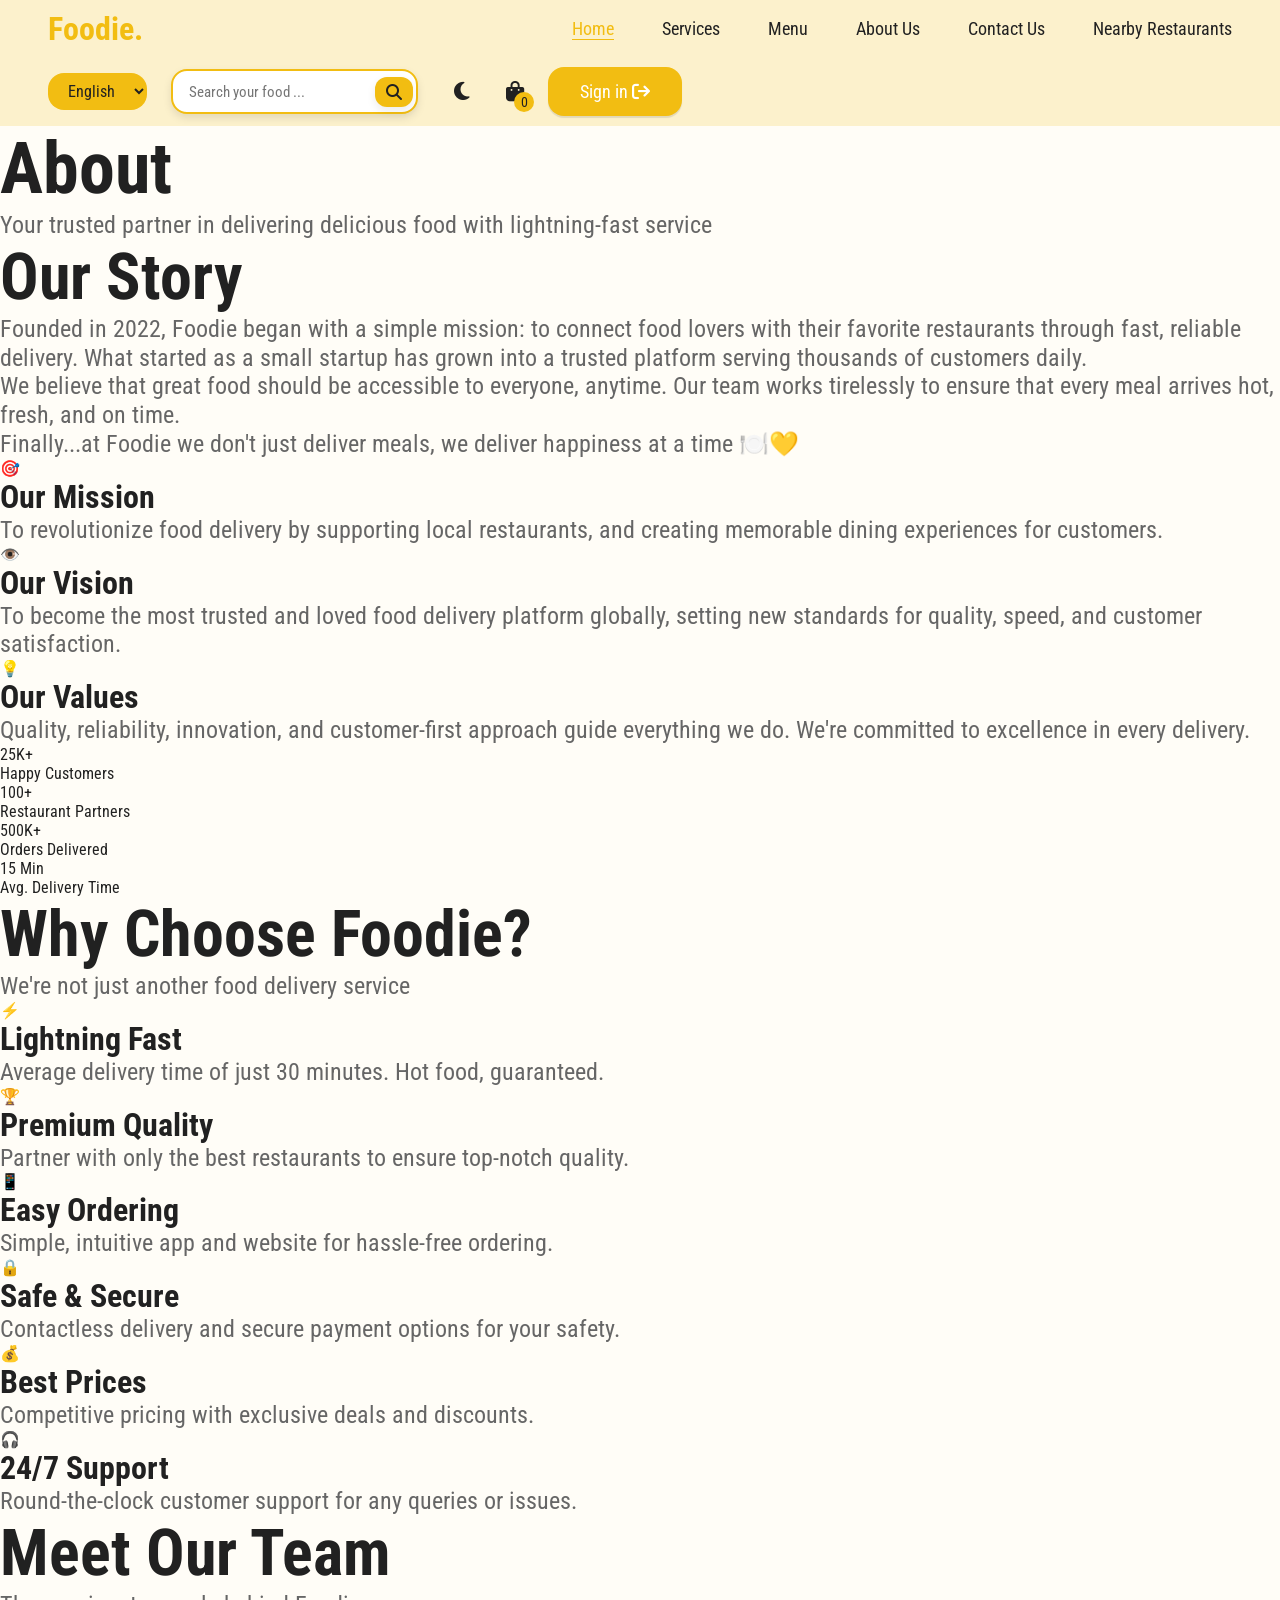
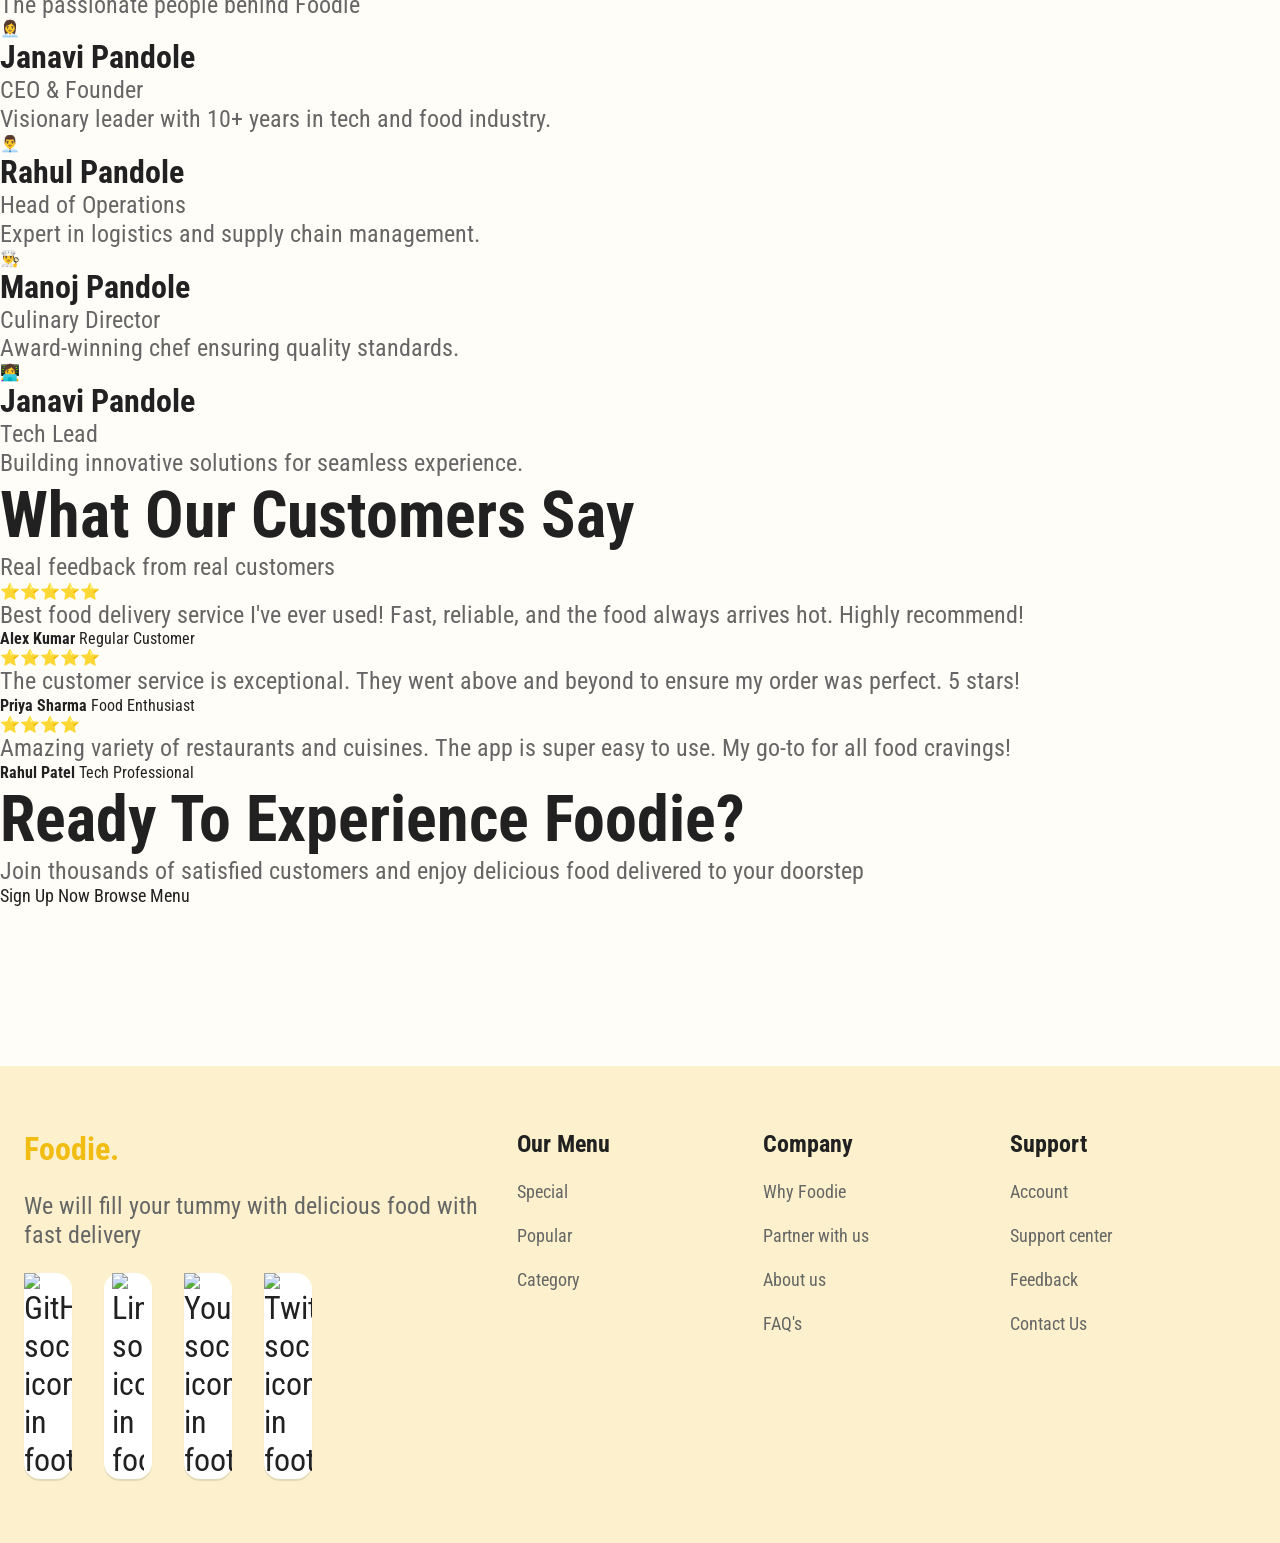
==== html/aboutUs.html @ 3f4bde0f "add multi language feature" ====
<!DOCTYPE html>
<html lang="en">

<head>
    <meta charset="UTF-8" />
    <meta name="viewport" content="width=device-width, initial-scale=1.0" />
    <title>Foodie - About Us</title>

    <link rel="icon" href="../imgs/favicon.png" type="image/png" />

    <!-- Font (valid CDN) -->
    <link rel="stylesheet" href="https://cdnjs.cloudflare.com/ajax/libs/font-awesome/6.5.0/css/all.min.css" />

    <link rel="stylesheet" href="../css/style.css">
    <link rel="stylesheet" href="../css/aboutUs.css" />
    <link rel="stylesheet" href="../css/cursor.css">
</head>

<body>

     <header>
        <nav class="navbar flex between wrapper">
            <div class="logo">Foodie.</div>

            <!-- DESKTOP MENU -->
            <ul class="navList flex gap-3 between">
                <li><a class="active" href="./index.html#home" data-i18n="nav.home">Home</a></li>
                <li><a href="./index.html#services" data-i18n="nav.services">Services</a></li>
                <li><a href="./menu.html" data-i18n="nav.menu">Menu</a></li>
                <li><a href="./aboutUs.html" data-i18n="nav.about">About Us</a></li>
                <li><a href="./contactUs.html" data-i18n="nav.contact">Contact Us</a></li>
                <li><a href="nearbyres.html" data-i18n="nav.nearby">Nearby Restaurants</a></li>
            </ul>
            <div class="desktop-action flex gap-2">
                <!-- Language Selector -->
                <div class="language-selector">
                    <select id="language-select">
                        <option value="en">English</option>
                        <option value="hi">हिंदी</option>
                    </select>
                </div>

                <!-- Search Input -->
                <form class="navbar-search" action="#" method="get">
                    <input type="text" name="search" id="navbar-search" placeholder="Search your food ..."
                        aria-label="Search menu items">
                    <button type="submit" id="navbar-search-btn" aria-label="Search">
                        <i class="fa-solid fa-magnifying-glass"></i>
                    </button>
                </form>

                <!-- Theme toggle -->
                <button class="desktop-action theme-toggle" aria-label="Toggle dark mode">
                    <i class="fa-solid fa-moon"></i>
                </button>

                <!-- Cart Icon -->
                <a href="./checkout.html" class="cart-icon">
                    <i class="fa-solid fa-bag-shopping"></i>
                    <span class="cart-value">0</span>
                </a>

                <!-- Sign-in button -->
                <a href="./signup.html" class="btn">
                    Sign in&nbsp;<i class="fa-solid fa-arrow-right-from-bracket"></i>
                </a>

                <!-- Hamburger -->
                <a href="#" class="hamberger"><i class="fa-solid fa-bars"></i></a>
            </div>


            <!-- MOBILE MENU -->
            <ul class="mobile-menu">
                <li><a class="active" href="./index.html#home" data-i18n="nav.home">Home</a></li>
                <li><a href="./index.html#services" data-i18n="nav.services">Services</a></li>
                <li><a href="./menu.html" data-i18n="nav.menu">Menu</a></li>
                <li><a href="./aboutUs.html" data-i18n="nav.about">About Us</a></li>
                <li><a href="./contactUs.html" data-i18n="nav.contact">Contact Us</a></li>
                <li><a href="nearbyres.html" data-i18n="nav.nearby">Nearby Restaurants</a></li>
                 <!-- Search Input -->
                <form class="navbar-search" action="#" method="get">
                    <input type="text" name="search" id="navbar-search" placeholder="Search your food ..."
                        aria-label="Search menu items">
                    <button type="submit" id="navbar-search-btn" aria-label="Search">
                        <i class="fa-solid fa-magnifying-glass"></i>
                    </button>
                </form>
                <li>
                    <button class="theme-toggle mobile-theme-toggle" aria-label="Toggle dark mode">
                        <i class="fa-solid fa-moon"></i><span>Dark Mode</span>
                    </button>
                </li>
                <li>
                    <a href="./signup.html" class="btn">
                        Sign in&nbsp;<i class="fa-solid fa-arrow-right-from-bracket"></i>
                    </a>
                </li>
            </ul>
        </nav>
    </header>


    <!-- Hero Section -->
    <section class="hero">
        <h1 data-i18n="aboutUs.hero.title">About <span data-i18n="aboutUs.hero.highlight">Foodie</span></h1>
        <p data-i18n="aboutUs.hero.subtitle">Your trusted partner in delivering delicious food with lightning-fast service</p>
    </section>

    <!-- Our Story Section -->
    <section class="story-section">
        <div class="story-container">
            <div class="story-content">
                <h2 data-i18n="aboutUs.story.title">Our Story</h2>
                <p data-i18n="aboutUs.story.para1">Founded in 2022, Foodie began with a simple mission: to connect food lovers with their favorite
                    restaurants through fast, reliable delivery. What started as a small startup has grown into a
                    trusted platform serving thousands of customers daily.</p>
                <p data-i18n="aboutUs.story.para2">We believe that great food should be accessible to everyone, anytime. Our team works tirelessly to
                    ensure that every meal arrives hot, fresh, and on time.</p>
                <p data-i18n="aboutUs.story.para3">Finally...at Foodie we don't just deliver meals, we deliver happiness at a time 🍽️💛</p>
            </div>
        </div>
    </section>

   <section class="mission-section">
  <div class="mission-container">

    <div class="mission-card">
      <div class="mission-inner">
        <div class="mission-front">
          <div class="mission-icon">🎯</div>
          <h3 data-i18n="aboutUs.mission.mission.title">Our Mission</h3>
        </div>
        <div class="mission-back">
          <p data-i18n="aboutUs.mission.mission.description">To revolutionize food delivery by supporting local restaurants, and creating memorable dining experiences for customers.</p>
        </div>
      </div>
    </div>

    <div class="mission-card">
      <div class="mission-inner">
        <div class="mission-front">
          <div class="mission-icon">👁️</div>
          <h3 data-i18n="aboutUs.mission.vision.title">Our Vision</h3>
        </div>
        <div class="mission-back">
          <p data-i18n="aboutUs.mission.vision.description">To become the most trusted and loved food delivery platform globally, setting new standards for quality, speed, and customer satisfaction.</p>
        </div>
      </div>
    </div>

    <div class="mission-card">
      <div class="mission-inner">
        <div class="mission-front">
          <div class="mission-icon">💡</div>
          <h3 data-i18n="aboutUs.mission.values.title">Our Values</h3>
        </div>
        <div class="mission-back">
          <p data-i18n="aboutUs.mission.values.description">Quality, reliability, innovation, and customer-first approach guide everything we do. We're committed to excellence in every delivery.</p>
        </div>
      </div>
    </div>

  </div>
</section>


    <!-- Stats Section -->
    <section class="stats-section">
        <div class="stats-container">
            <div class="stat-card">
                <div class="stat-number">25K+</div>
                <div class="stat-label" data-i18n="aboutUs.stats.customers">Happy Customers</div>
            </div>
            <div class="stat-card">
                <div class="stat-number">100+</div>
                <div class="stat-label" data-i18n="aboutUs.stats.partners">Restaurant Partners</div>
            </div>
            <div class="stat-card">
                <div class="stat-number">500K+</div>
                <div class="stat-label" data-i18n="aboutUs.stats.orders">Orders Delivered</div>
            </div>
            <div class="stat-card">
                <div class="stat-number">15 Min</div>
                <div class="stat-label" data-i18n="aboutUs.stats.time">Avg. Delivery Time</div>
            </div>
        </div>
    </section>

    <!-- Why Choose Us Section -->
    <section class="why-choose-section">
        <div class="why-choose-header">
            <h2 data-i18n="aboutUs.whyChoose.title">Why Choose Foodie?</h2>
            <p data-i18n="aboutUs.whyChoose.subtitle">We're not just another food delivery service</p>
        </div>
        <div class="features-grid">
            <div class="feature-card">
                <div class="feature-icon">⚡</div>
                <h3 data-i18n="aboutUs.whyChoose.features.fast.title">Lightning Fast</h3>
                <p data-i18n="aboutUs.whyChoose.features.fast.description">Average delivery time of just 30 minutes. Hot food, guaranteed.</p>
            </div>
            <div class="feature-card">
                <div class="feature-icon">🏆</div>
                <h3 data-i18n="aboutUs.whyChoose.features.quality.title">Premium Quality</h3>
                <p data-i18n="aboutUs.whyChoose.features.quality.description">Partner with only the best restaurants to ensure top-notch quality.</p>
            </div>
            <div class="feature-card">
                <div class="feature-icon">📱</div>
                <h3 data-i18n="aboutUs.whyChoose.features.easy.title">Easy Ordering</h3>
                <p data-i18n="aboutUs.whyChoose.features.easy.description">Simple, intuitive app and website for hassle-free ordering.</p>
            </div>
            <div class="feature-card">
                <div class="feature-icon">🔒</div>
                <h3 data-i18n="aboutUs.whyChoose.features.secure.title">Safe & Secure</h3>
                <p data-i18n="aboutUs.whyChoose.features.secure.description">Contactless delivery and secure payment options for your safety.</p>
            </div>
            <div class="feature-card">
                <div class="feature-icon">💰</div>
                <h3 data-i18n="aboutUs.whyChoose.features.prices.title">Best Prices</h3>
                <p data-i18n="aboutUs.whyChoose.features.prices.description">Competitive pricing with exclusive deals and discounts.</p>
            </div>
            <div class="feature-card">
                <div class="feature-icon">🎧</div>
                <h3 data-i18n="aboutUs.whyChoose.features.support.title">24/7 Support</h3>
                <p data-i18n="aboutUs.whyChoose.features.support.description">Round-the-clock customer support for any queries or issues.</p>
            </div>
        </div>
    </section>

    <!-- Team Section -->
    <section class="team-section">
        <div class="team-header">
            <h2 data-i18n="aboutUs.team.title">Meet Our Team</h2>
            <p data-i18n="aboutUs.team.subtitle">The passionate people behind Foodie</p>
        </div>
        <div class="team-grid">
            <div class="team-card">
                <div class="team-photo">👩‍💼</div>
                <h3 data-i18n="aboutUs.team.members.janavi.name">Janavi Pandole</h3>
                <p class="team-role" data-i18n="aboutUs.team.members.janavi.role">CEO & Founder</p>
                <p class="team-bio" data-i18n="aboutUs.team.members.janavi.bio">Visionary leader with 10+ years in tech and food industry.</p>
            </div>
            <div class="team-card">
                <div class="team-photo">👨‍💼</div>
                <h3 data-i18n="aboutUs.team.members.rahul.name">Rahul Pandole</h3>
                <p class="team-role" data-i18n="aboutUs.team.members.rahul.role">Head of Operations</p>
                <p class="team-bio" data-i18n="aboutUs.team.members.rahul.bio">Expert in logistics and supply chain management.</p>
            </div>
            <div class="team-card">
                <div class="team-photo">👨‍🍳</div>
                <h3 data-i18n="aboutUs.team.members.manoj.name">Manoj Pandole</h3>
                <p class="team-role" data-i18n="aboutUs.team.members.manoj.role">Culinary Director</p>
                <p class="team-bio" data-i18n="aboutUs.team.members.manoj.bio">Award-winning chef ensuring quality standards.</p>
            </div>
            <div class="team-card">
                <div class="team-photo">👩‍💻</div>
                <h3 data-i18n="aboutUs.team.members.janaviTech.name">Janavi Pandole</h3>
                <p class="team-role" data-i18n="aboutUs.team.members.janaviTech.role">Tech Lead</p>
                <p class="team-bio" data-i18n="aboutUs.team.members.janaviTech.bio">Building innovative solutions for seamless experience.</p>
            </div>
        </div>
    </section>

    <!-- Testimonials Section -->
    <section class="testimonials-section">
        <div class="testimonials-header">
            <h2 data-i18n="aboutUs.testimonials.title">What Our Customers Say</h2>
            <p data-i18n="aboutUs.testimonials.subtitle">Real feedback from real customers</p>
        </div>
        <div class="testimonials-grid">
            <div class="testimonial-card">
                <div class="stars">⭐⭐⭐⭐⭐</div>
                <p class="testimonial-text" data-i18n="aboutUs.testimonials.reviews.alex.text">"Best food delivery service I've ever used! Fast, reliable, and the food
                    always arrives hot. Highly recommend!"</p>
                <div class="testimonial-author">
                    <strong data-i18n="aboutUs.testimonials.reviews.alex.author">Alex Kumar</strong>
                    <span data-i18n="aboutUs.testimonials.reviews.alex.role">Regular Customer</span>
                </div>
            </div>
            <div class="testimonial-card">
                <div class="stars">⭐⭐⭐⭐⭐</div>
                <p class="testimonial-text" data-i18n="aboutUs.testimonials.reviews.priya.text">"The customer service is exceptional. They went above and beyond to ensure
                    my order was perfect. 5 stars!"</p>
                <div class="testimonial-author">
                    <strong data-i18n="aboutUs.testimonials.reviews.priya.author">Priya Sharma</strong>
                    <span data-i18n="aboutUs.testimonials.reviews.priya.role">Food Enthusiast</span>
                </div>
            </div>
            <div class="testimonial-card">
                <div class="stars">⭐⭐⭐⭐</div>
                <p class="testimonial-text" data-i18n="aboutUs.testimonials.reviews.rahul.text">"Amazing variety of restaurants and cuisines. The app is super easy to use.
                    My go-to for all food cravings!"</p>
                <div class="testimonial-author">
                    <strong data-i18n="aboutUs.testimonials.reviews.rahul.author">Rahul Patel</strong>
                    <span data-i18n="aboutUs.testimonials.reviews.rahul.role">Tech Professional</span>
                </div>
            </div>
        </div>
    </section>

    <!-- CTA Section -->
    <section class="cta-section">
        <div class="cta-content">
            <h2 data-i18n="aboutUs.cta.title">Ready to Experience Foodie?</h2>
            <p data-i18n="aboutUs.cta.subtitle">Join thousands of satisfied customers and enjoy delicious food delivered to your doorstep</p>
            <div class="cta-buttons">
                <a href="../HTML/signup.html" class="cta-btn primary" data-i18n="aboutUs.cta.signUp">Sign Up Now</a>
                <a href="../html/menu.html" class="cta-btn primary" data-i18n="aboutUs.cta.browseMenu">Browse Menu</a>
            </div>
        </div>
    </section>

    <!-- FOOTER -->
    <footer id="contacts">
        <div class="footer-container">
            <div class="flex wrapper gap-4">
                <div class="footer-wrapper">
                    <a href="#" class="logo">Foodie.</a>
                    <p class="mt-one" data-i18n="footer.description">We will fill your tummy with delicious <br>food with fast delivery</p>
                    <div class="media flex gap-2 mt-one">
                        <a href="https://github.com/janavipandole" class="social-media">
                            <img src="../imgs/GitHub.png" alt="GitHub social icon in footer">
                        </a>
                        <a href="https://www.linkedin.com/in/janavi-pandole-80a7b2290" class="social-media linkdin">
                            <img src="../imgs/linkdin.png" alt="LinkedIn social icon in footer">
                        </a>
                        <a href="https://www.youtube.com/@JanaviPandole" class="social-media">
                            <img src="../imgs/youtube.png" alt="YouTube social icon in footer">
                        </a>
                        <a href="https://x.com/JanaviPandole" class="social-media">
                            <img src="../imgs/twitter.png" alt="Twitter social icon in footer">
                        </a>
                    </div>
                </div>

                <ul class="footer-wrapper">
                    <li>
                        <h4 data-i18n="footer.ourMenu">Our Menu</h4>
                    </li>
                    <li class="mt-one"><a href="../HTML/index.html" class="footer-link" data-i18n="footer.special">Special</a></li>
                    <li class="mt-one"><a href="../HTML/index.html" class="footer-link" data-i18n="footer.popular">Popular</a></li>
                    <li class="mt-one"><a href="../HTML/index.html" class="footer-link" data-i18n="footer.category">Category</a></li>
                </ul>

                <ul class="footer-wrapper">
                    <li>
                        <h4 data-i18n="footer.company">Company</h4>
                    </li>
                    <li class="mt-one"><a href="#" class="footer-link" data-i18n="footer.whyFoodie"> Why Foodie</a></li>
                    <li class="mt-one"><a href="../HTML/PartnerWithUs.html" class="footer-link" data-i18n="footer.partnerWithUs"> Partner with us</a></li>
                    <li class="mt-one"><a href="../HTML/aboutUs.html" class="footer-link" data-i18n="footer.aboutUs"> About us </a></li>
                    <li class="mt-one"><a href="../HTML/contactUs.html" class="footer-link" data-i18n="footer.faq"> FAQ's</a></li>
                </ul>

                <ul class="footer-wrapper">
                    <li>
                        <h4 data-i18n="footer.support">Support</h4>
                    </li>
                    <li class="mt-one"><a href="../HTML/signup.html" class="footer-link" data-i18n="footer.account">Account</a></li>
                    <li class="mt-one"><a href="../HTML/supportCenter.html" class="footer-link" data-i18n="footer.supportCenter"> Support center </a>
                    </li>
                    <li class="mt-one"><a href="../HTML/feedback.html" class="footer-link" data-i18n="footer.feedback"> Feedback</a></li>
                    <li class="mt-one"><a href="../HTML/contactUs.html" class="footer-link" data-i18n="footer.contactUs">Contact Us </a></li>
                </ul>
            </div>
        </div>
    </footer>

    <a href="#home" class="back-to-top" aria-label="Back to top">
        <i class="fa-solid fa-arrow-up"></i>
    </a>

    <script>
        // Theme Toggle with smooth icon transition
        (function () {
            const themeToggle = document.querySelector('.theme-toggle');
            const html = document.documentElement;

            // Load saved theme
            const savedTheme = localStorage.getItem('theme') || 'light';
            html.setAttribute('data-theme', savedTheme);

            // Update icon based on theme (guarded)
            function updateThemeIcon() {
                if (!themeToggle) return;
                const icon = themeToggle.querySelector('i');
                if (!icon) return;
                if (html.getAttribute('data-theme') === 'dark') {
                    icon.style.transform = 'rotate(360deg) scale(0)';
                    setTimeout(() => {
                        icon.className = 'fa-solid fa-sun';
                        icon.style.transform = 'rotate(0deg) scale(1)';
                    }, 250);
                } else {
                    icon.style.transform = 'rotate(-360deg) scale(0)';
                    setTimeout(() => {
                        icon.className = 'fa-solid fa-moon';
                        icon.style.transform = 'rotate(0deg) scale(1)';
                    }, 250);
                }
            }

            updateThemeIcon();

            if (themeToggle) {
                themeToggle.addEventListener('click', () => {
                    const currentTheme = html.getAttribute('data-theme');
                    const newTheme = currentTheme === 'dark' ? 'light' : 'dark';
                    html.setAttribute('data-theme', newTheme);
                    localStorage.setItem('theme', newTheme);
                    updateThemeIcon();
                });
            }
        })();

        // Mobile Menu Toggle (guarded)
        (function () {
            const hamburger = document.querySelector('.hamberger');
            const mobileMenu = document.querySelector('.mobile-menu');
            if (hamburger && mobileMenu) {
                hamburger.addEventListener('click', (e) => {
                    e.preventDefault();
                    mobileMenu.classList.toggle('mobile-menu-active');
                });
            }
        })();

        // Back to Top (guarded)
        (function () {
            const backToTop = document.querySelector('.back-to-top');
            if (!backToTop) return;
            window.addEventListener('scroll', () => {
                if (window.scrollY > 400) backToTop.classList.add('visible');
                else backToTop.classList.remove('visible');
            });
            backToTop.addEventListener('click', (e) => {
                e.preventDefault();
                window.scrollTo({ top: 0, behavior: 'smooth' });
            });
        })();
    </script>

    <script src="../js/i18n.js"></script>
    <script src="../js/cursor.js"></script>
    <script src="../js/app.js"></script>
</body>

</html>
---- css/style.css ----
@import url('https://fonts.googleapis.com/css2?family=Lato:ital,wght@0,100;0,300;0,400;0,700;0,900;1,100;1,300;1,400;1,700;1,900&family=Montserrat:wght@100..900&family=Nunito:ital,wght@0,200..1000;1,200..1000&family=PT+Sans:ital,wght@0,400;0,700;1,400;1,700&family=Roboto+Condensed:ital,wght@0,100..900;1,100..900&family=Roboto:wdth,wght@87.5,600&display=swap');

* {
    padding: 0;
    margin: 0;
    box-sizing: border-box;
    font-family: "Roboto Condensed";
}

:root {
    /* Light theme (default) */
    --lead: #212121;
    --gold-finger: #F2BD12;
    --eye-ball: #FFFDF7;
    --hint-yellow: #FCF1CC;
    --pure-while: #FFF;
    --text-primary: #212121;
    --text-secondary: #666666;
    --bg-primary: #FFFDF7;
    --bg-secondary: #FFF;
    --bg-accent: #FCF1CC;
    --border-color: #E0E0E0;
    --shadow: rgba(0, 0, 0, 0.1);
    --shadow-strong: rgba(0, 0, 0, 0.2);
    --navbar-bg: transparent;
    --logo-color: #111;
}

[data-theme="dark"] {
    /* Dark theme */
    --lead: #E0E0E0;
    --gold-finger: #F2BD12;
    --eye-ball: #1A1A1A;
    --hint-yellow: #2D2D2D;
    --pure-while: #2D2D2D;
    --text-primary: #E0E0E0;
    --text-secondary: #B0B0B0;
    --bg-primary: #1A1A1A;
    --bg-secondary: #2D2D2D;
    --bg-accent: #2D2D2D;
    --border-color: #404040;
    --shadow: rgba(0, 0, 0, 0.3);
    --shadow-strong: rgba(0, 0, 0, 0.5);
    --navbar-bg: transparent;
    --logo-color: #fff;
}

/* Dark theme specific improvements */
[data-theme="dark"] .order-card {
    border-color: var(--hint-yellow);
}

[data-theme="dark"] .social-media {
    background-color: var(--text-secondary) !important;
}

[data-theme="dark"] .social-media:hover {
    background-color: var(--gold-finger) !important;
}

[data-theme="dark"] .btn:hover {
    background-color: var(--gold-finger);
    color: var(--bg-primary);
}

[data-theme="dark"] .quatity-btn {
    background: var(--gold-finger);
    color: var(--bg-primary);
}

[data-theme="dark"] .quatity-btn:hover {
    background: var(--text-primary);
    color: var(--bg-primary);
}

body {
    background-color: var(--eye-ball);
    color: var(--lead);
    transition: background-color 0.4s ease, color 0.4s ease;
    padding-top: 14vh;
    overflow-x: hidden;
}

/* Dark mode overrides */
body.dark-mode {
    --lead: #E0E0E0;
    --eye-ball: #1c1c1c;
    --hint-yellow: #4b3b00;
    --pure-white: #2c2c2c;
    --gold-finger: #ffca28;
    background-color: var(--eye-ball);
    color: var(--lead);
}

.theme-toggle {
    background: var(--gold-finger);
    border: none;
    border-radius: 50%;
    padding: 0.6rem;
    font-size: 1.2rem;
    cursor: pointer;
    color: var(--lead);
    transition: background 0.3s ease, transform 0.3s ease;
}

.theme-toggle:hover {
    transform: rotate(15deg) scale(1.1);
    background: var(--lead);
    color: var(--pure-while);
}

html {
    scroll-behavior: smooth;
    scroll-padding-top: 14vh;
}

body::-webkit-scrollbar {
    width: 0;
}

/* BASIC STYLING */

a {
    color: var(--text-primary);
    text-decoration: none;
    font-size: 1.1rem;
    transition: color 0.3s ease;
}

.flex {
    display: flex;
    align-items: center;
    flex-wrap: wrap;
}

li {
    list-style: none;
}

.between {
    justify-content: space-between;
}

.gap-2 {
    gap: 2rem;
}

.gap-3 {
    gap: 3rem;
}

.wrapper {
    max-width: 1400px;
    margin: auto;
    padding-inline: 1.5rem;
}

img {
    height: auto;
    max-width: 100%;
    margin: auto;
    display: block;
}

.p-top {
    padding-top: 6rem;
}

.text-center {
    text-align: center;
}

.mt-4 {
    margin-top: 4rem;
}

.mt-half {
    margin-top: 0.5rem;
}

.mt-one {
    margin-top: 1.5rem;
}

.m-auto {
    margin: auto;
}

/* HEADER STYLING - UPDATED FOR TRANSPARENT NAVBAR */

header {
    position: fixed;
    top: 0;
    left: 0;
    width: 100%;
    background-color: var(--bg-accent);
    box-shadow: none;
    z-index: 1000;
    transition: background-color 0.3s ease, box-shadow 0.3s ease;
}

header.scrolled {
    background-color: var(--bg-secondary);
    box-shadow: 0 2px 5px var(--shadow);
}

/* Override wrapper constraints inside header */
header .wrapper,
header .navbar.wrapper {
    max-width: 100% !important;
    padding-inline: 3rem !important;
}

/* Hover effect for navbar links */
.navList a {
    position: relative;
    color: var(--text-primary);
    text-decoration: none;
    transition: color 0.3s ease;
}

/* Add an underline animation */
.navList a::after {
    content: "";
    position: absolute;
    left: 0;
    bottom: -5px;
    width: 0;
    height: 2px;
    background-color: var(--gold-finger);
    transition: width 0.3s ease;
}

/* On hover — text color + underline animation */
.navbar li a:hover,
.navbar li a.active {
    color: var(--gold-finger);
    border-bottom: 1px solid var(--gold-finger);
}

.navList a:hover::after {
    width: 100%;
}

.navbar {
    height: 14vh;
    width: 100%;
    display: flex;
    align-items: center;
    justify-content: space-between;
    padding: 0 3rem;
    background-color: transparent;
    box-shadow: none;
}

.logo {
    font-size: 2rem;
    font-weight: bold;
    color: var(--gold-finger);
    transition: color 0.3s ease;
    margin: 0;
}

.btn {
    display: inline-block;
    padding: 0.9rem 2rem;
    background-color: var(--gold-finger);
    border-radius: 1rem;
    font-size: 1.1rem;
    box-shadow: rgba(0, 0, 0, 0.1) 0 2px 1px;
    color: var(--pure-while);
    transition: 0.3s ease-in-out;
}

.btn:hover {
    background-color: var(--lead);
}

.cart-icon {
    color: var(--lead);
    font-size: 1.3rem;
    position: relative;
}

.cart-icon .cart-value {
    position: absolute;
    top: 50%;
    right: -10px;
    font-size: 0.85rem;
    width: 20px;
    aspect-ratio: 1;
    border-radius: 100vh;
    background-color: var(--gold-finger);
    color: var(--lead);
    text-align: center;
    line-height: 20px;
}

/* THEME TOGGLE BUTTON */
.theme-toggle {
    background: none;
    border: none;
    color: var(--text-primary);
    font-size: 1.3rem;
    cursor: pointer;
    padding: 0.5rem;
    border-radius: 50%;
    transition: all 0.3s ease;
    display: flex;
    align-items: center;
    justify-content: center;
    width: 2.5rem;
    height: 2.5rem;
}

.theme-toggle:hover {
    background-color: var(--bg-accent);
    transform: scale(1.1);
}

.theme-toggle i {
    transition: transform 0.3s ease, color 0.3s ease;
}

.theme-toggle.dark i {
    transform: rotate(180deg);
}

.theme-toggle:hover i {
    color: var(--gold-finger);
}

/* LANGUAGE SELECTOR STYLING */
.language-selector select {
    background: var(--gold-finger);
    color: var(--lead);
    border: none;
    padding: 0.5rem 1rem;
    border-radius: 1rem;
    font-size: 1rem;
    cursor: pointer;
    transition: all 0.3s ease;
    outline: none;
    font-family: inherit;
}

.language-selector select:hover {
    background: var(--lead);
    color: var(--pure-while);
    transform: scale(1.05);
}

.language-selector select:focus {
    box-shadow: 0 0 0 2px rgba(242, 189, 18, 0.5);
}

.mobile-theme-toggle {
    width: auto;
    padding: 0.8rem 1.5rem;
    border-radius: 1rem;
    background-color: var(--bg-accent);
    margin: 0.5rem 0;
    gap: 0.5rem;
}

.mobile-theme-toggle span {
    font-size: 1rem;
    font-weight: 500;
}

.desktop-action {
    display: flex;
    align-items: center;
    gap: 1.5rem;
}

.desktop-action .hamberger {
    font-size: 1.5rem;
    display: none;
}

.mobile-menu {
    display: none;
}

/* SECTION STYLING */

/* HERO SECTION */
.hero-section {
    min-height: calc(100vh - 14vh);
    margin-top: 1vh;
}

h1 {
    text-transform: capitalize;
    font-size: 5.6vw;
    color: var(--text-primary);
    transition: color 0.3s ease;
}

h1 span {
    color: var(--gold-finger);
}

p {
    font-size: 1.5rem;
    color: var(--text-secondary);
    line-height: 1.8rem;
    font-weight: 400;
    transition: color 0.3s ease;
}

.para {
    margin-block: 2rem;
    max-width: 550px;
}

.content,
.srevice-card {
    flex: 1;
    flex-basis: 300px;
}

.image-container {
    width: 600px;
    height: 600px;
    border-radius: 30px;
    overflow: hidden;
    perspective: 1000px;
}

.pizza-boy {
    width: 100%;
    height: 100%;
    border-radius: 30px;
    transition: transform 1s ease;
    transform-style: preserve-3d;
}

/* On hover, rotate halfway */
.image-container:hover .pizza-boy {
    transform: rotateY(180deg);
}


.social-media {
    background: var(--hint-yellow);
    width: 3rem;
    aspect-ratio: 1;
    border-radius: 1rem;
    display: flex;
    font-size: 2rem;
    align-items: center;
    box-shadow: rgba(0, 0, 0, 0.1) 0 2px 1px;
    transition: all 0.5s ease-in-out;
}

.linkdin img {
    width: 2rem;
}

.social-media:hover {
    width: 3.2rem;
}

/* SECTION 01 */
h5 {
    text-transform: capitalize;
    font-size: 1.2rem;
    letter-spacing: 0.2rem;
    color: var(--gold-finger);
}

h2 {
    font-size: 4rem;
    text-transform: capitalize;
    color: var(--text-primary);
    transition: color 0.3s ease;
}

h3 {
    font-size: 2rem;
    color: var(--text-primary);
    transition: color 0.3s ease;
}

.srevice-card h3 {
    margin-top: 1.5rem;
    margin-bottom: 1rem;
}

/* SECTION 02 */
.order-card {
    flex: 1;
    flex-basis: 300px;
    background: var(--bg-secondary);
    border: 2px solid var(--gold-finger);
    border-radius: 2rem;
    box-shadow:
        var(--shadow-strong) 8px 8px 8px,
        var(--shadow-strong) 8px 8px 8px inset;
    transition: all 0.5s ease-in-out;
    padding: 0 1rem 1rem 1rem;
    position: relative;
}

.order-card:hover{
    transform: translateY(-10px);
    box-shadow: 0 0 15px 5px rgba(233, 120, 79, 0.514);
}

/* Favorite heart button on cards */
.order-card .fav-btn {
    position: absolute;
    top: 0.8rem;
    right: 0.8rem;
    background: var(--bg-secondary);
    color: var(--text-secondary);
    border: 2px solid var(--border-color);
    width: 2.5rem;
    height: 2.5rem;
    border-radius: 50%;
    display: inline-flex;
    align-items: center;
    justify-content: center;
    cursor: pointer;
    transition: all 0.2s ease-in-out;
}

.order-card .fav-btn:hover {
    border-color: var(--gold-finger);
    color: var(--gold-finger);
}

.order-card .fav-btn.active {
    background: var(--gold-finger);
    color: var(--lead);
    border-color: var(--gold-finger);
}

.order-card img {
    width: 10rem;
    filter: drop-shadow(rgba(0, 0, 0, 0.2) 0px 10px 10px);
}

h4 {
    font-size: 1.5rem;
    color: var(--text-primary);
    transition: color 0.3s ease;
}

.price {
    font-size: 1.5rem;
    padding: 1.3rem 0 2rem 0;
    color: var(--gold-finger);
}

/* CART TAB STYLING */

.cart-tab {
    background-color: var(--bg-accent);
    position: fixed;
    inset: 0 -500 0 auto;
    width: 25rem;
    padding-block: 0.5rem;
    display: flex;
    flex-direction: column;
    justify-content: center;
    align-items: center;
    z-index: 9;
    box-shadow: var(--shadow) -10px -10px 20px;
    transition: .3s ease-in-out;
    display: none;
}

.cart-tab-active {
    inset: 8rem 0 0 auto;
    display: flex;
}

.cart-list {
    flex: 1;
    width: 100%;
    margin-top: 1.5rem;
    overflow: auto;
}

.cart-list::-webkit-scrollbar {
    width: 0;
}

.total-container {
    width: 100%;
    background-color: var(--gold-finger);
    text-align: center;
    margin-block: 1rem;
    padding-block: 1rem;
}

.total-container h4 {
    display: inline-block;
    font-size: 1.3rem;
    font-weight: 400;
}

.btn-container .btn {
    background-color: var(--lead);
    transition: 0.4s ease-in;
}

.btn-container .btn:hover {
    background-color: var(--gold-finger);
    color: var(--lead);
}

.item {
    display: flex;
    align-items: center;
    justify-content: space-between;
    gap: 1rem;
    padding: 0.7rem 1rem;
    transition: all .5s ease-in-out;
}

.item.slide-out {
    transform: translateX(50%);
}

.item .detail {
    flex: 2;
}

.cart-list .item:nth-child(2n) {
    background: var(--bg-primary);
}

.item .images-container img {
    width: 5rem;
}

.item h4 {
    font-size: 1.1rem;
    color: var(--text-primary);
}

.item .item-total {
    font-weight: 400;
    margin-top: 0.3rem;
}

.quatity-btn {
    background: var(--lead);
    color: var(--pure-while);
    width: 1.7rem;
    aspect-ratio: 1;
    border-radius: 100vw;
    text-align: center;
    line-height: 1.7rem;
}

.quatity-value {
    font-size: 1.2rem;
    font-weight: 400;
    margin-inline: 0.6rem;
}

/* SECTION 03 */
.review-container {
    width: 650px;
    max-width: 100%;
    flex: 1;
    flex-basis: 300px;
}

.swiper {
    width: 100%;
    height: 100%;
}

.profile {
    width: 4rem;
    aspect-ratio: 1;
    border-radius: 100vw;
    overflow: hidden;
}

.profile img {
    width: 100%;
    height: 100%;
    object-fit: cover;
}

.arrow {
    background-color: var(--gold-finger);
    border-radius: 100vw;
    padding: 1rem;
    aspect-ratio: 1;
    color: var(--lead);
}

/* SECTION 04 */
.app-container {
    background-color: var(--bg-accent);
    border-radius: 3rem;
    padding: 3rem 6rem;
}

.app-image img {
    width: 25rem;
}

.app-container h2 {
    font-size: 4.5rem;
}

/* SECTION 05 STYLING */

.input-container {
    width: 40rem;
    max-width: 100%;
    background: var(--bg-secondary);
    padding: 0.8rem;
    box-shadow: var(--shadow-strong) 0 5px 8px;
    border-radius: 1rem;
    margin: 4rem auto;
}

input[type="email"] {
    flex: 1;
    height: 6vh;
    background: transparent;
    border: none;
    font-size: 1.1rem;
    padding-left: 1rem;
    color: var(--text-primary);
}

input[type="email"]:focus {
    outline: none;
}

/* EMAIL VALIDATION STYLES */

/* Error state for invalid email */
input[type="email"].error {
    border: 2px solid #e74c3c !important;
    border-radius: 0.5rem;
    animation: shake 0.3s;
}

/* Error message styling */
.error-message {
    display: none;
    color: #e74c3c;
    font-size: 0.9rem;
    margin-top: 0.5rem;
    font-weight: 500;
    text-align: center;
}

/* Shake animation for error state */
@keyframes shake {

    0%,
    100% {
        transform: translateX(0);
    }

    25% {
        transform: translateX(-10px);
    }

    75% {
        transform: translateX(10px);
    }
}

/* Optional: Success state (green border when valid) */
input[type="email"].success {
    border: 2px solid #27ae60 !important;
    border-radius: 0.5rem;
}

/* FOOTER STYLING */

.footer-container {
    background-color: var(--bg-accent);
    margin-top: 10rem;
    padding-block: 4rem;
}

.footer-container .flex {
    align-items: flex-start;
}

.footer-container .social-media {
    background-color: var(--bg-secondary);
}

.footer-wrapper {
    flex: 1;
    flex-basis: 150px;
}

.footer-wrapper:nth-child(1) {
    flex: 2;
    flex-basis: 300px;
}

.footer-link {
    color: var(--text-secondary);
    font-size: 1.1rem;
    transition: all 0.5s ease-out;
}

.footer-link:hover {
    color: var(--text-primary);
}

.back-to-top {
    position: fixed;
    right: 1.5rem;
    bottom: 1.5rem;
    width: 3rem;
    height: 3rem;
    border-radius: 50%;
    background: var(--gold-finger);
    color: var(--lead);
    display: flex;
    align-items: center;
    justify-content: center;
    box-shadow: rgba(0, 0, 0, 0.2) 0 6px 12px;
    opacity: 0;
    pointer-events: none;
    transform: translateY(10px);
    transition: opacity .3s ease, transform .3s ease;
    z-index: 10;
}

.back-to-top.visible {
    opacity: 1;
    pointer-events: auto;
    transform: translateY(0);
}

/* MEDIA STYLING */
@media screen and (max-width: 800px) {

    /* HEADER STYLING */
    .navList,
    .desktop-action .btn {
        display: none;
    }

    .desktop-action .hamberger {
        display: block;
    }

    .mobile-menu {
        display: flex;
        flex-direction: column;
        justify-content: center;
        align-items: center;
        gap: 2rem;
        position: absolute;
        top: 90%;
        left: -100%;
        transform: translateX(-50%);
        width: 20rem;
        padding: 2rem;
        background: var(--bg-secondary);
        border: 2px solid var(--gold-finger);
        border-radius: 2rem;
        box-shadow:
            var(--shadow-strong) 8px 8px 8px,
            var(--shadow-strong) 8px 8px 8px inset;
        transition: all 0.5s ease-in-out;
    }

    .mobile-menu-active {
        left: 50%;
        transform: translateX(-50%);
    }

    /* SECTION STYLING */

    /* HERO SECTION */
    h1 {
        font-size: 3.6rem;
    }

    .content {
        padding-top: 3rem;
    }

    .place-order-btn {
        width: 80%;
        text-align: center;
        margin: auto;
    }

    .media {
        margin: auto;
    }

    .social-media {
        margin-bottom: 3rem;
    }

    p {
        font-size: 1.2rem;
    }

    .gap-2 {
        gap: 1.4rem;
    }

    /* SECTION 01 */
    .gap-4 {
        gap: 4rem;
    }

    h2 {
        font-size: 3rem;
    }

    /* SECTION 04 */
    .app-container {
        border-radius: 2rem;
        padding: 2rem;
    }

    .app-container h2 {
        font-size: 3rem;
    }

    /* FOOTER PART STYLING */
    .footer-wrapper .media {
        margin-top: 2rem;
    }

    /* Navbar mobile adjustments */
    .navbar {
        padding: 0 1.5rem;
    }

    header .wrapper,
    header .navbar.wrapper {
        padding-inline: 1.5rem !important;
    }
}

/* Modal Styling */
.modal {
    display: none;
    position: fixed;
    z-index: 100;
    left: 0;
    top: 0;
    width: 100%;
    height: 100%;
    overflow: auto;
    background: rgba(0, 0, 0, 0.638);
    justify-content: center;
    align-items: center;
}

.modal-content {
    background: #fff;
    margin: auto;
    padding: 20px;
    border-radius: 12px;
    width: 450px;
    height: 500px;
    text-align: center;
    position: relative;
    border: 2px solid #F2BD12;
    box-shadow: 0 10px 15px rgba(0, 0, 0, 0.3);
    box-shadow: var(--shadow-strong) 8px 8px 8px, var(--shadow-strong) 8px 8px 8px inset;
}

.modal-content img {
    width: 100%;
    max-width: 300px;
    height: auto;
    object-fit: contain;
    display: block;
    margin: 0 auto;
    position: relative;
    top: 20px;
}

div#card-content-container {
    top: 40px;
}

.modal-content h2 {
    margin-top: 18px;
    font-size: 1.5rem;
}

p#modalPrice {
    color: #F2BD12;
    font-weight: bold;
    margin-top: 5px;
}

p#modalDescription {
    color: #555;
    margin: 8px 0;
    font-size: 1.2rem;
}

div#card-btn-container {
    position: relative;
    top: 50px;
}

.modal-content button {
    background-color: #F2BD12;
    color: white;
    border: none;
    padding: 10px 18px;
    border-radius: 6px;
    cursor: pointer;
    margin: 10px 5px;
    font-size: 1rem;
    transition: 0.3s ease-in-out;
}

.modal-content button:hover {
    background-color: #1A1A1A;
}

.close {
    position: absolute;
    top: 10px;
    right: 18px;
    font-size: 20px;
    cursor: pointer;
}


.filter-bar {
  display: flex;
  align-items: center;
  gap: 0.75rem;
  flex-wrap: wrap;
}

.filter-bar input,
.filter-bar .custom-select,
.filter-bar button {
  height: 40px;
  padding: 0 12px;
  font-size: 15px;
  border: 1px solid #ccc;
  outline: none;
  display: flex;
  align-items: center;
  justify-content: center;
  box-sizing: border-box;
  border: 2px solid var(--gold-finger);
  border-radius: 1rem;
}

.filter-bar input {
  flex: 1;
  min-width: 200px;
}

.filter-bar button {
  cursor: pointer;
  background-color: #ff7043;
  color: white;
  transition: background 0.2s;
}

.filter-bar button:hover {
  background-color: #ff5722;
}

/* Custom dropdown */
.custom-select {
  position: relative;
  width: 150px;
  background-color: #fff;
  cursor: pointer;
}

.custom-select .selected {
  display: flex;
  align-items: center;
  height: 100%;
}

.custom-select .options {
  position: absolute;
  top: 100%;
  left: 0;
  right: 0;
  display: none;
  background-color: #fff;
  border: 1px solid #ccc;
  border-radius: 6px;
  z-index: 10;
}

.custom-select.open .options {
  display: block;
}


#search,
#price-filter {
    padding: 0.7rem 1rem;
    font-size: 1rem;
    border: 2px solid var(--gold-finger);
    border-radius: 1rem;
    outline: none;
}

#search:focus {
    box-shadow: 0 0 4px var(--gold-finger);
}

.custom-select {
    position: relative;
    border: 2px solid var(--gold-finger);
    border-radius: 1rem;
    background: var(--pure-while);
    color: var(--lead);
    width: 10rem;
    cursor: pointer;
}

.custom-select .selected {
    padding: 0.7rem 1rem;
}

.custom-select ul.options {
    list-style: none;
    margin: 0;
    padding: 0;
    display: none;
    position: absolute;
    left: 0;
    right: 0;
    background: var(--pure-while);
    border: 2px solid var(--gold-finger);
    border-radius: 1rem;
    box-shadow: 0 5px 10px rgba(0, 0, 0, 0.1);
    z-index: 5;
}

.custom-select ul.options li {
    padding: 0.6rem 1rem;
}

.custom-select ul.options li:hover {
    background: var(--hint-yellow);
}

.custom-select.open ul.options {
    display: block;
}

/* Favorites filter toggle */
.fav-toggle {
    background: var(--bg-secondary);
    color: var(--text-primary);
    border: 2px solid var(--border-color);
    border-radius: 1rem;
    padding: 0.6rem 1rem;
    cursor: pointer;
    transition: all 0.2s ease-in-out;
}

.fav-toggle:hover {
    border-color: var(--gold-finger);
    color: var(--gold-finger);
}

.fav-toggle.active {
    background: var(--gold-finger);
    color: var(--lead);
    border-color: var(--gold-finger);
}

.no-items-message {
    text-align: center;
    opacity: 0.7;
    margin-top: 2rem;
    font-size: 2.1rem;
}

.card-list {
    justify-content: center;
}

/* ===== QUANTITY SELECTOR STYLES ===== */
/* Add these styles to your existing style.css file */

.card-btn-container {
    margin-top: 1rem;
}

.quantity-selector {
    display: inline-flex;
    align-items: center;
    justify-content: center;
    gap: 0.8rem;
    background: var(--bg-secondary);
    border: 2px solid var(--gold-finger);
    border-radius: 1rem;
    padding: 0.5rem 1.2rem;
    transition: all 0.3s ease;
}

.qty-btn {
    background: var(--gold-finger);
    color: var(--lead);
    border: none;
    width: 2rem;
    height: 2rem;
    border-radius: 50%;
    display: flex;
    align-items: center;
    justify-content: center;
    cursor: pointer;
    transition: all 0.3s ease;
    font-size: 0.9rem;
}

.qty-btn:hover {
    background: var(--lead);
    color: var(--pure-while);
    transform: scale(1.15);
}

.qty-btn:active {
    transform: scale(0.95);
}

.qty-display {
    font-size: 1.4rem;
    font-weight: 600;
    color: var(--text-primary);
    min-width: 2rem;
    text-align: center;
}

/* Dark theme specific styles */
[data-theme="dark"] .qty-btn {
    background: var(--gold-finger);
    color: var(--bg-primary);
}

[data-theme="dark"] .qty-btn:hover {
    background: var(--text-primary);
    color: var(--bg-primary);
}

[data-theme="dark"] .quantity-selector {
    border-color: var(--gold-finger);
    background: var(--bg-secondary);
}

/* ===== SKELETON LOADERS ===== */

/* Shimmer animation */
@keyframes shimmer {
    0% {
        background-position: -200px 0;
    }

    100% {
        background-position: calc(200px + 100%) 0;
    }
}

.skeleton {
    background: linear-gradient(90deg, var(--bg-secondary) 25%, var(--bg-accent) 50%, var(--bg-secondary) 75%);
    background-size: 200px 100%;
    animation: shimmer 1.5s infinite;
    border-radius: 0.5rem;
}

/* Skeleton Product Card */
.skeleton-card {
    flex: 1;
    flex-basis: 300px;
    background: var(--bg-secondary);
    border: 2px solid var(--gold-finger);
    border-radius: 2rem;
    box-shadow:
        var(--shadow-strong) 8px 8px 8px,
        var(--shadow-strong) 8px 8px 8px inset;
    padding: 0 1rem 2rem 1rem;
    position: relative;
    display: flex;
    flex-direction: column;
    align-items: center;
}

.skeleton-card .skeleton-fav {
    position: absolute;
    top: 0.8rem;
    right: 0.8rem;
    width: 2.5rem;
    height: 2.5rem;
    border-radius: 50%;
}

.skeleton-card .skeleton-image {
    width: 15rem;
    height: 15rem;
    margin: 1rem 0;
    border-radius: 1rem;
}

.skeleton-card .skeleton-text {
    width: 80%;
    height: 1.8rem;
    margin: 0.5rem 0;
}

.skeleton-card .skeleton-price {
    width: 60%;
    height: 1.7rem;
    margin: 1.3rem 0 2rem 0;
}

.skeleton-card .skeleton-btn {
    width: 100%;
    height: 3rem;
    border-radius: 1rem;
}

/* Skeleton Cart Item */
.skeleton-cart-item {
    display: flex;
    align-items: center;
    justify-content: space-between;
    gap: 1rem;
    padding: 0.7rem 1rem;
    background: var(--bg-primary);
}

.skeleton-cart-item:nth-child(2n) {
    background: var(--bg-secondary);
}

.skeleton-cart-item .skeleton-cart-image {
    width: 5rem;
    height: 5rem;
    border-radius: 0.5rem;
}

.skeleton-cart-item .skeleton-cart-detail {
    flex: 2;
    display: flex;
    flex-direction: column;
    gap: 0.3rem;
}

.skeleton-cart-item .skeleton-cart-text {
    width: 100%;
    height: 1.1rem;
}

.skeleton-cart-item .skeleton-cart-total {
    width: 60%;
    height: 1rem;
}

.skeleton-cart-item .skeleton-cart-quantity {
    display: flex;
    align-items: center;
    gap: 0.6rem;
}

.skeleton-cart-item .skeleton-cart-btn {
    width: 1.7rem;
    height: 1.7rem;
    border-radius: 50%;
}

.skeleton-cart-item .skeleton-cart-value {
    width: 2rem;
    height: 1.2rem;
}

/* Mobile responsive */
@media screen and (max-width: 800px) {
    .quantity-selector {
        gap: 0.6rem;
        padding: 0.4rem 1rem;
    }

    .qty-btn {
        width: 1.8rem;
        height: 1.8rem;
        font-size: 0.8rem;
    }

    .qty-display {
        font-size: 1.2rem;
        min-width: 1.5rem;
    }
}

/* Service Card Hover Effect */
.srevice-card {
    flex: 1;
    flex-basis: 300px;
    border: 2px solid transparent;
    transition: transform 0.3s ease, box-shadow 0.3s ease, border-color 0.3s ease;
}

.srevice-card h3 {
    transition: color 0.3s ease, transform 0.3s ease;
}

.srevice-card:hover {
    transform: translateY(-10px) scale(1.05);
    box-shadow: 0 12px 25px rgba(0, 0, 0, 0.25);
    border-color: var(--gold-finger);
}

.srevice-card:hover h3 {
    color: var(--gold-finger);
    transform: translateY(-3px);
}

a,
button,
.btn,
.srevice-card,
.footer-link {
    transition: all 0.3s ease;
}

.srevice-card:hover {
    transform: translateY(-8px);
    box-shadow: 0 10px 25px rgba(0, 0, 0, 0.1);
}


/* ===== Rating Badge ===== */
.order-card {
    position: relative;
}

.order-card .rating {
    position: absolute;
    top: 10px;
    left: 10px;
    background: #ffd700;
    color: #000;
    font-weight: bold;
    padding: 4px 8px;
    border-radius: 12px;
    font-size: 0.9rem;
    display: flex;
    align-items: center;
    gap: 4px;
    box-shadow: 0 2px 5px rgba(0, 0, 0, 0.15);
}

.order-card .rating i {
    color: #417aaf;
}

/* === Nearby Restaurants Section === */
.restaurant-grid {
    display: flex;
    flex-wrap: wrap;
    gap: 2rem;
    justify-content: center;
}

.restaurant-card {
    background: var(--bg-secondary, #fff);
    border-radius: 16px;
    box-shadow: 0 4px 12px rgba(0, 0, 0, 0.1);
    overflow: hidden;
    width: 280px;
    transition: transform 0.3s ease, box-shadow 0.3s ease;
}

.restaurant-card:hover {
    transform: translateY(-6px);
    box-shadow: 0 6px 16px rgba(0, 0, 0, 0.15);
}

.restaurant-img {
    width: 100%;
    height: 180px;
    object-fit: cover;
}

.restaurant-info {
    padding: 1rem;
    text-align: center;
}

.restaurant-info h3 {
    margin-bottom: 0.3rem;
}

.restaurant-info p {
    margin: 0.2rem 0;
    font-size: 0.95rem;
    color: var(--text-secondary, #666);
}

.restaurant-info i {
    color: #F2BD12;
}

/* ===== Search Button Styling ===== */
#search-btn {
    padding: 0.7rem 1.2rem;
    font-size: 1rem;
    border: 2px solid var(--gold-finger);
    border-radius: 1rem;
    background-color: var(--gold-finger);
    color: var(--lead);
    cursor: pointer;
    transition: all 0.3s ease;
    margin-left: 0.5rem;
    /* space between input and button */
}

#search-btn:hover {
    background-color: var(--lead);
    color: var(--pure-while);
    transform: scale(1.05);
}


/* Navbar search (enhanced to match app UI) */
.navbar-search {
    display: inline-flex;
    align-items: center;
    gap: 0.4rem;
    background: var(--bg-secondary);
    border: 2px solid var(--gold-finger);
    padding: 0.2rem;
    border-radius: 1rem;
    box-shadow: var(--shadow) 0 4px 8px;
    transition: box-shadow 0.2s ease, transform 0.12s ease;
    height: 2.8rem;
}

.navbar-search:focus-within {
    box-shadow: 0 6px 18px rgba(242, 189, 18, 0.18);
    transform: translateY(-1px);
}

.navbar-search input[type="text"] {
    border: none;
    background: transparent;
    padding: 0.5rem 0.8rem;
    font-size: 0.95rem;
    color: var(--text-primary);
    width: 12rem;
    outline: none;
}

/* keep input compact on small screens */
@media (max-width: 1100px) {
    .navbar-search input[type="text"] {
        width: 9rem;
    }
}

#navbar-search-btn {
    padding: 0.45rem 0.7rem;
    font-size: 1rem;
    border-radius: 0.75rem;
    border: none;
    background-color: var(--gold-finger);
    color: var(--lead);
    cursor: pointer;
    display: inline-flex;
    align-items: center;
    justify-content: center;
    transition: background-color 0.18s ease, transform 0.12s ease, box-shadow 0.12s ease;
    box-shadow: 0 4px 10px rgba(0, 0, 0, 0.08);
}

/* icon size and contrast */
#navbar-search-btn i {
    font-size: 1rem;
    line-height: 1;
}

/* hover / active states */
#navbar-search-btn:hover {
    background-color: var(--lead);
    color: var(--pure-while);
    transform: translateY(-2px) scale(1.02);
    box-shadow: 0 6px 14px rgba(0, 0, 0, 0.12);
}

#navbar-search-btn:active {
    transform: translateY(0) scale(0.99);
}

/* dark theme tweak */
[data-theme="dark"] #navbar-search-btn {
    background-color: var(--gold-finger);
    color: var(--bg-primary);
}

[data-theme="dark"] .navbar-search {
    background: var(--bg-secondary);
    border-color: rgba(242, 189, 18, 0.9);
}
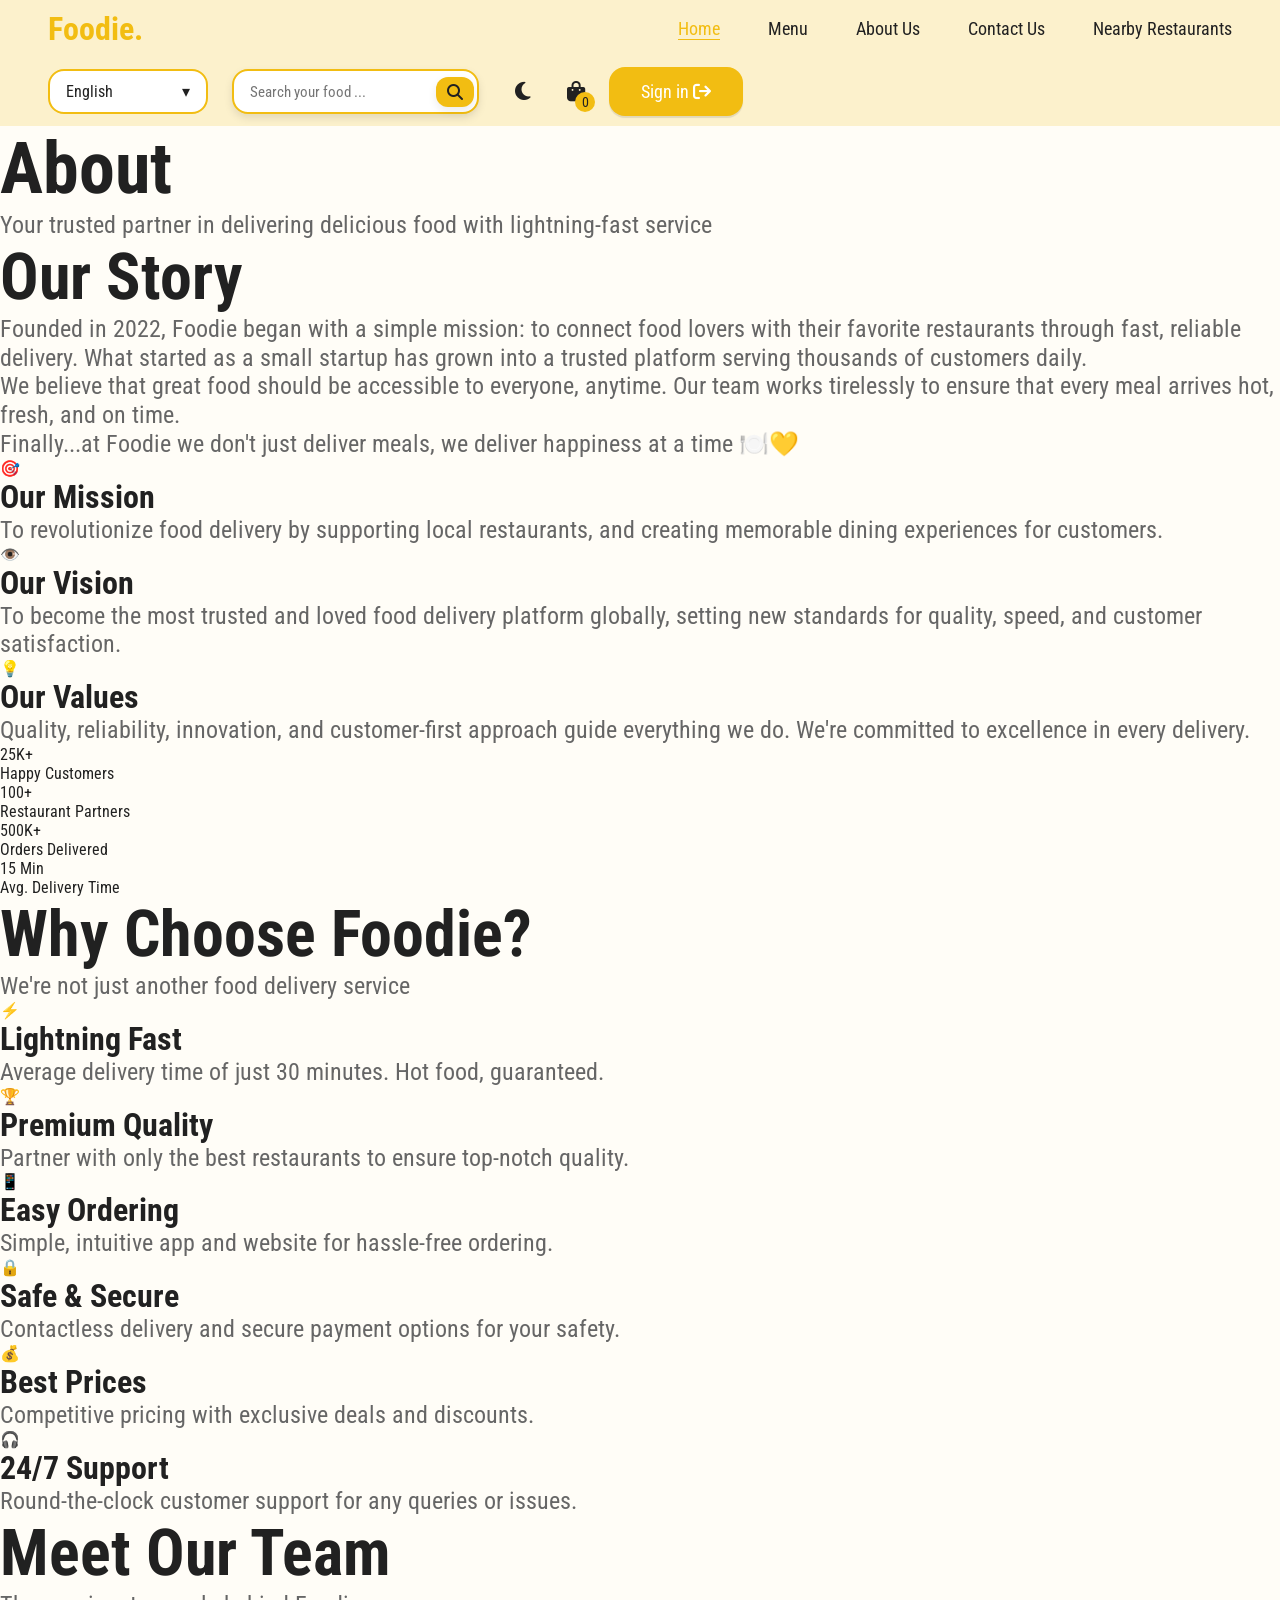
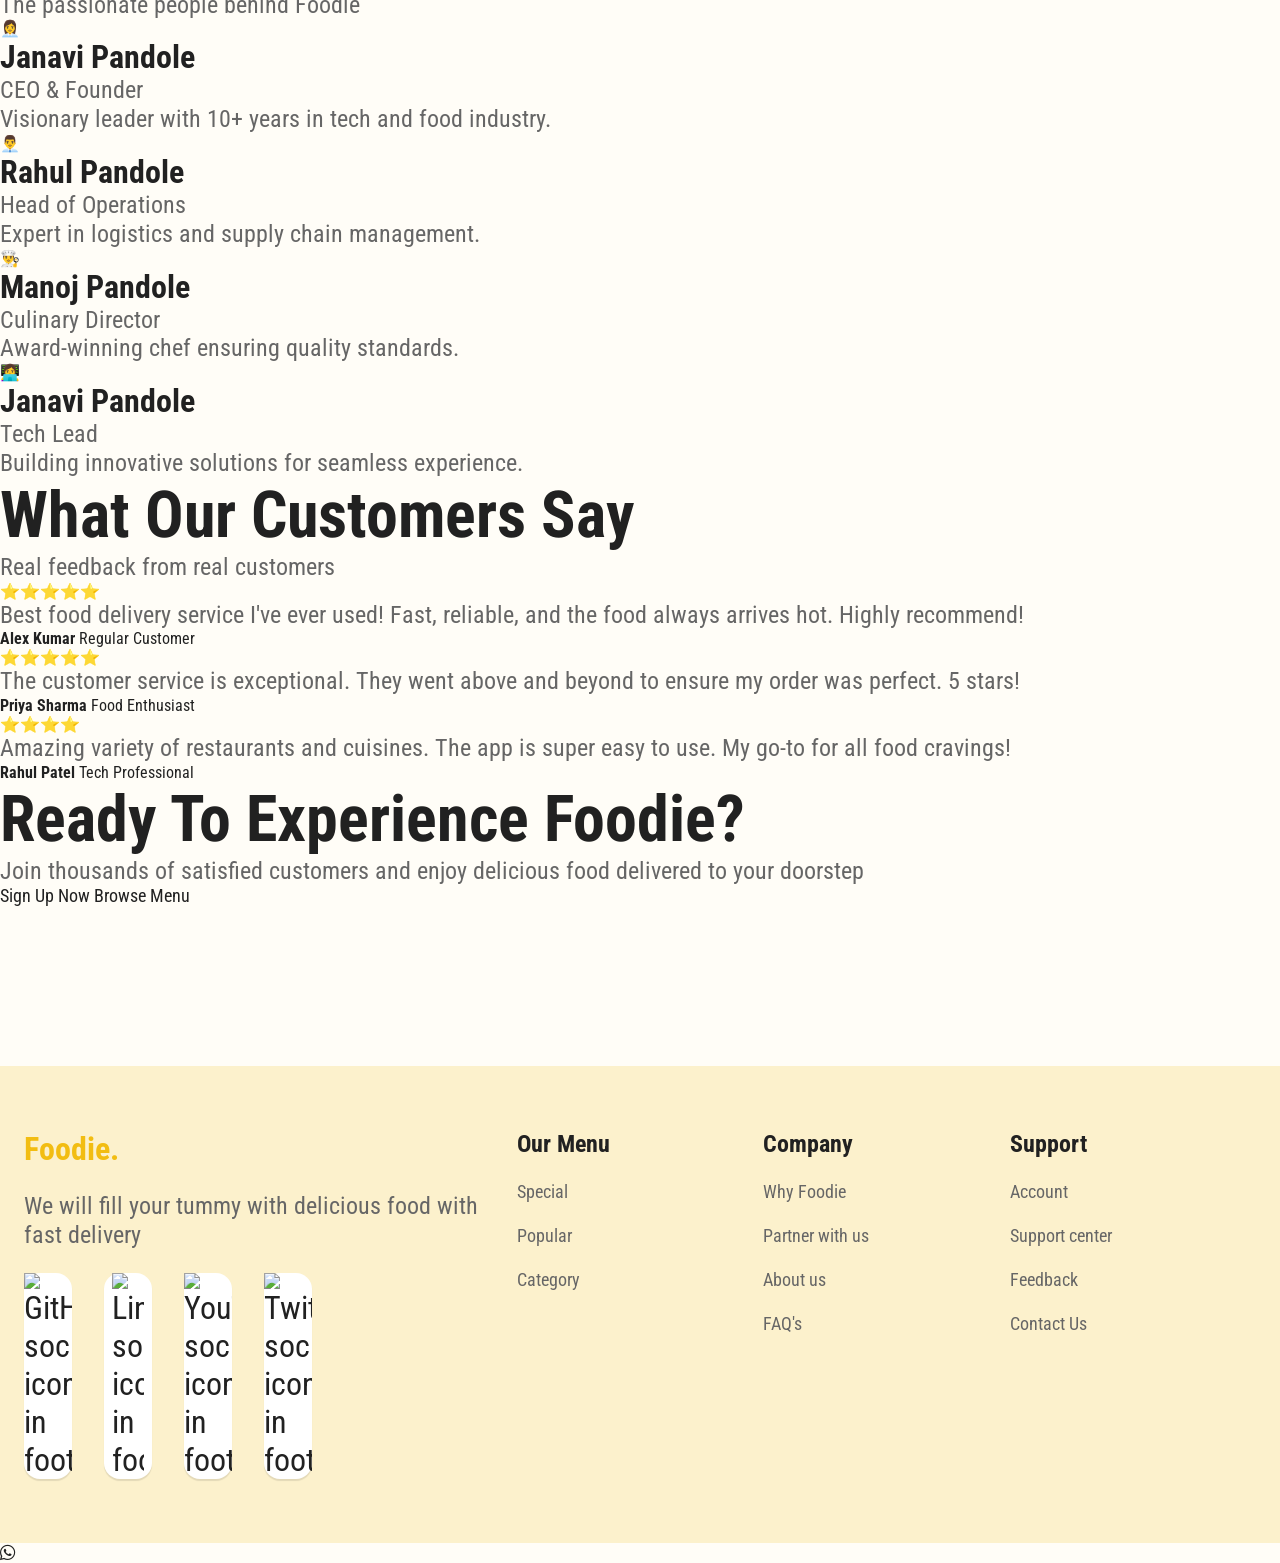
==== commit a5e9d157: "imp update" ====
--- a/html/aboutUs.html
+++ b/html/aboutUs.html
@@ -17,15 +17,13 @@
 </head>
 
 <body>
-
-     <header>
+    <header>
         <nav class="navbar flex between wrapper">
             <div class="logo">Foodie.</div>
 
             <!-- DESKTOP MENU -->
             <ul class="navList flex gap-3 between">
                 <li><a class="active" href="./index.html#home" data-i18n="nav.home">Home</a></li>
-                <li><a href="./index.html#services" data-i18n="nav.services">Services</a></li>
                 <li><a href="./menu.html" data-i18n="nav.menu">Menu</a></li>
                 <li><a href="./aboutUs.html" data-i18n="nav.about">About Us</a></li>
                 <li><a href="./contactUs.html" data-i18n="nav.contact">Contact Us</a></li>
@@ -33,11 +31,15 @@
             </ul>
             <div class="desktop-action flex gap-2">
                 <!-- Language Selector -->
-                <div class="language-selector">
-                    <select id="language-select">
-                        <option value="en">English</option>
-                        <option value="hi">हिंदी</option>
-                    </select>
+                <div class="custom-select" id="language-custom-select">
+                    <div class="selected" tabindex="0" aria-haspopup="listbox" aria-expanded="false"
+                        aria-labelledby="language-custom-select">
+                        English
+                    </div>
+                    <ul class="options" role="listbox" tabindex="-1">
+                        <li data-value="en" role="option" aria-selected="true">English</li>
+                        <li data-value="hi" role="option">हिंदी</li>
+                    </ul>
                 </div>
 
                 <!-- Search Input -->
@@ -73,12 +75,11 @@
             <!-- MOBILE MENU -->
             <ul class="mobile-menu">
                 <li><a class="active" href="./index.html#home" data-i18n="nav.home">Home</a></li>
-                <li><a href="./index.html#services" data-i18n="nav.services">Services</a></li>
                 <li><a href="./menu.html" data-i18n="nav.menu">Menu</a></li>
                 <li><a href="./aboutUs.html" data-i18n="nav.about">About Us</a></li>
                 <li><a href="./contactUs.html" data-i18n="nav.contact">Contact Us</a></li>
                 <li><a href="nearbyres.html" data-i18n="nav.nearby">Nearby Restaurants</a></li>
-                 <!-- Search Input -->
+                <!-- Search Input -->
                 <form class="navbar-search" action="#" method="get">
                     <input type="text" name="search" id="navbar-search" placeholder="Search your food ..."
                         aria-label="Search menu items">
@@ -100,11 +101,11 @@
         </nav>
     </header>
 
-
     <!-- Hero Section -->
     <section class="hero">
         <h1 data-i18n="aboutUs.hero.title">About <span data-i18n="aboutUs.hero.highlight">Foodie</span></h1>
-        <p data-i18n="aboutUs.hero.subtitle">Your trusted partner in delivering delicious food with lightning-fast service</p>
+        <p data-i18n="aboutUs.hero.subtitle">Your trusted partner in delivering delicious food with lightning-fast
+            service</p>
     </section>
 
     <!-- Our Story Section -->
@@ -112,57 +113,65 @@
         <div class="story-container">
             <div class="story-content">
                 <h2 data-i18n="aboutUs.story.title">Our Story</h2>
-                <p data-i18n="aboutUs.story.para1">Founded in 2022, Foodie began with a simple mission: to connect food lovers with their favorite
+                <p data-i18n="aboutUs.story.para1">Founded in 2022, Foodie began with a simple mission: to connect food
+                    lovers with their favorite
                     restaurants through fast, reliable delivery. What started as a small startup has grown into a
                     trusted platform serving thousands of customers daily.</p>
-                <p data-i18n="aboutUs.story.para2">We believe that great food should be accessible to everyone, anytime. Our team works tirelessly to
+                <p data-i18n="aboutUs.story.para2">We believe that great food should be accessible to everyone, anytime.
+                    Our team works tirelessly to
                     ensure that every meal arrives hot, fresh, and on time.</p>
-                <p data-i18n="aboutUs.story.para3">Finally...at Foodie we don't just deliver meals, we deliver happiness at a time 🍽️💛</p>
-            </div>
-        </div>
-    </section>
-
-   <section class="mission-section">
-  <div class="mission-container">
-
-    <div class="mission-card">
-      <div class="mission-inner">
-        <div class="mission-front">
-          <div class="mission-icon">🎯</div>
-          <h3 data-i18n="aboutUs.mission.mission.title">Our Mission</h3>
-        </div>
-        <div class="mission-back">
-          <p data-i18n="aboutUs.mission.mission.description">To revolutionize food delivery by supporting local restaurants, and creating memorable dining experiences for customers.</p>
-        </div>
-      </div>
-    </div>
-
-    <div class="mission-card">
-      <div class="mission-inner">
-        <div class="mission-front">
-          <div class="mission-icon">👁️</div>
-          <h3 data-i18n="aboutUs.mission.vision.title">Our Vision</h3>
-        </div>
-        <div class="mission-back">
-          <p data-i18n="aboutUs.mission.vision.description">To become the most trusted and loved food delivery platform globally, setting new standards for quality, speed, and customer satisfaction.</p>
-        </div>
-      </div>
-    </div>
-
-    <div class="mission-card">
-      <div class="mission-inner">
-        <div class="mission-front">
-          <div class="mission-icon">💡</div>
-          <h3 data-i18n="aboutUs.mission.values.title">Our Values</h3>
-        </div>
-        <div class="mission-back">
-          <p data-i18n="aboutUs.mission.values.description">Quality, reliability, innovation, and customer-first approach guide everything we do. We're committed to excellence in every delivery.</p>
-        </div>
-      </div>
-    </div>
-
-  </div>
-</section>
+                <p data-i18n="aboutUs.story.para3">Finally...at Foodie we don't just deliver meals, we deliver happiness
+                    at a time 🍽️💛</p>
+            </div>
+        </div>
+    </section>
+
+    <section class="mission-section">
+        <div class="mission-container">
+
+            <div class="mission-card">
+                <div class="mission-inner">
+                    <div class="mission-front">
+                        <div class="mission-icon">🎯</div>
+                        <h3 data-i18n="aboutUs.mission.mission.title">Our Mission</h3>
+                    </div>
+                    <div class="mission-back">
+                        <p data-i18n="aboutUs.mission.mission.description">To revolutionize food delivery by supporting
+                            local restaurants, and creating memorable dining experiences for customers.</p>
+                    </div>
+                </div>
+            </div>
+
+            <div class="mission-card">
+                <div class="mission-inner">
+                    <div class="mission-front">
+                        <div class="mission-icon">👁️</div>
+                        <h3 data-i18n="aboutUs.mission.vision.title">Our Vision</h3>
+                    </div>
+                    <div class="mission-back">
+                        <p data-i18n="aboutUs.mission.vision.description">To become the most trusted and loved food
+                            delivery platform globally, setting new standards for quality, speed, and customer
+                            satisfaction.</p>
+                    </div>
+                </div>
+            </div>
+
+            <div class="mission-card">
+                <div class="mission-inner">
+                    <div class="mission-front">
+                        <div class="mission-icon">💡</div>
+                        <h3 data-i18n="aboutUs.mission.values.title">Our Values</h3>
+                    </div>
+                    <div class="mission-back">
+                        <p data-i18n="aboutUs.mission.values.description">Quality, reliability, innovation, and
+                            customer-first approach guide everything we do. We're committed to excellence in every
+                            delivery.</p>
+                    </div>
+                </div>
+            </div>
+
+        </div>
+    </section>
 
 
     <!-- Stats Section -->
@@ -197,32 +206,38 @@
             <div class="feature-card">
                 <div class="feature-icon">⚡</div>
                 <h3 data-i18n="aboutUs.whyChoose.features.fast.title">Lightning Fast</h3>
-                <p data-i18n="aboutUs.whyChoose.features.fast.description">Average delivery time of just 30 minutes. Hot food, guaranteed.</p>
+                <p data-i18n="aboutUs.whyChoose.features.fast.description">Average delivery time of just 30 minutes. Hot
+                    food, guaranteed.</p>
             </div>
             <div class="feature-card">
                 <div class="feature-icon">🏆</div>
                 <h3 data-i18n="aboutUs.whyChoose.features.quality.title">Premium Quality</h3>
-                <p data-i18n="aboutUs.whyChoose.features.quality.description">Partner with only the best restaurants to ensure top-notch quality.</p>
+                <p data-i18n="aboutUs.whyChoose.features.quality.description">Partner with only the best restaurants to
+                    ensure top-notch quality.</p>
             </div>
             <div class="feature-card">
                 <div class="feature-icon">📱</div>
                 <h3 data-i18n="aboutUs.whyChoose.features.easy.title">Easy Ordering</h3>
-                <p data-i18n="aboutUs.whyChoose.features.easy.description">Simple, intuitive app and website for hassle-free ordering.</p>
+                <p data-i18n="aboutUs.whyChoose.features.easy.description">Simple, intuitive app and website for
+                    hassle-free ordering.</p>
             </div>
             <div class="feature-card">
                 <div class="feature-icon">🔒</div>
                 <h3 data-i18n="aboutUs.whyChoose.features.secure.title">Safe & Secure</h3>
-                <p data-i18n="aboutUs.whyChoose.features.secure.description">Contactless delivery and secure payment options for your safety.</p>
+                <p data-i18n="aboutUs.whyChoose.features.secure.description">Contactless delivery and secure payment
+                    options for your safety.</p>
             </div>
             <div class="feature-card">
                 <div class="feature-icon">💰</div>
                 <h3 data-i18n="aboutUs.whyChoose.features.prices.title">Best Prices</h3>
-                <p data-i18n="aboutUs.whyChoose.features.prices.description">Competitive pricing with exclusive deals and discounts.</p>
+                <p data-i18n="aboutUs.whyChoose.features.prices.description">Competitive pricing with exclusive deals
+                    and discounts.</p>
             </div>
             <div class="feature-card">
                 <div class="feature-icon">🎧</div>
                 <h3 data-i18n="aboutUs.whyChoose.features.support.title">24/7 Support</h3>
-                <p data-i18n="aboutUs.whyChoose.features.support.description">Round-the-clock customer support for any queries or issues.</p>
+                <p data-i18n="aboutUs.whyChoose.features.support.description">Round-the-clock customer support for any
+                    queries or issues.</p>
             </div>
         </div>
     </section>
@@ -238,25 +253,29 @@
                 <div class="team-photo">👩‍💼</div>
                 <h3 data-i18n="aboutUs.team.members.janavi.name">Janavi Pandole</h3>
                 <p class="team-role" data-i18n="aboutUs.team.members.janavi.role">CEO & Founder</p>
-                <p class="team-bio" data-i18n="aboutUs.team.members.janavi.bio">Visionary leader with 10+ years in tech and food industry.</p>
+                <p class="team-bio" data-i18n="aboutUs.team.members.janavi.bio">Visionary leader with 10+ years in tech
+                    and food industry.</p>
             </div>
             <div class="team-card">
                 <div class="team-photo">👨‍💼</div>
                 <h3 data-i18n="aboutUs.team.members.rahul.name">Rahul Pandole</h3>
                 <p class="team-role" data-i18n="aboutUs.team.members.rahul.role">Head of Operations</p>
-                <p class="team-bio" data-i18n="aboutUs.team.members.rahul.bio">Expert in logistics and supply chain management.</p>
+                <p class="team-bio" data-i18n="aboutUs.team.members.rahul.bio">Expert in logistics and supply chain
+                    management.</p>
             </div>
             <div class="team-card">
                 <div class="team-photo">👨‍🍳</div>
                 <h3 data-i18n="aboutUs.team.members.manoj.name">Manoj Pandole</h3>
                 <p class="team-role" data-i18n="aboutUs.team.members.manoj.role">Culinary Director</p>
-                <p class="team-bio" data-i18n="aboutUs.team.members.manoj.bio">Award-winning chef ensuring quality standards.</p>
+                <p class="team-bio" data-i18n="aboutUs.team.members.manoj.bio">Award-winning chef ensuring quality
+                    standards.</p>
             </div>
             <div class="team-card">
                 <div class="team-photo">👩‍💻</div>
                 <h3 data-i18n="aboutUs.team.members.janaviTech.name">Janavi Pandole</h3>
                 <p class="team-role" data-i18n="aboutUs.team.members.janaviTech.role">Tech Lead</p>
-                <p class="team-bio" data-i18n="aboutUs.team.members.janaviTech.bio">Building innovative solutions for seamless experience.</p>
+                <p class="team-bio" data-i18n="aboutUs.team.members.janaviTech.bio">Building innovative solutions for
+                    seamless experience.</p>
             </div>
         </div>
     </section>
@@ -270,7 +289,8 @@
         <div class="testimonials-grid">
             <div class="testimonial-card">
                 <div class="stars">⭐⭐⭐⭐⭐</div>
-                <p class="testimonial-text" data-i18n="aboutUs.testimonials.reviews.alex.text">"Best food delivery service I've ever used! Fast, reliable, and the food
+                <p class="testimonial-text" data-i18n="aboutUs.testimonials.reviews.alex.text">"Best food delivery
+                    service I've ever used! Fast, reliable, and the food
                     always arrives hot. Highly recommend!"</p>
                 <div class="testimonial-author">
                     <strong data-i18n="aboutUs.testimonials.reviews.alex.author">Alex Kumar</strong>
@@ -279,7 +299,8 @@
             </div>
             <div class="testimonial-card">
                 <div class="stars">⭐⭐⭐⭐⭐</div>
-                <p class="testimonial-text" data-i18n="aboutUs.testimonials.reviews.priya.text">"The customer service is exceptional. They went above and beyond to ensure
+                <p class="testimonial-text" data-i18n="aboutUs.testimonials.reviews.priya.text">"The customer service is
+                    exceptional. They went above and beyond to ensure
                     my order was perfect. 5 stars!"</p>
                 <div class="testimonial-author">
                     <strong data-i18n="aboutUs.testimonials.reviews.priya.author">Priya Sharma</strong>
@@ -288,7 +309,8 @@
             </div>
             <div class="testimonial-card">
                 <div class="stars">⭐⭐⭐⭐</div>
-                <p class="testimonial-text" data-i18n="aboutUs.testimonials.reviews.rahul.text">"Amazing variety of restaurants and cuisines. The app is super easy to use.
+                <p class="testimonial-text" data-i18n="aboutUs.testimonials.reviews.rahul.text">"Amazing variety of
+                    restaurants and cuisines. The app is super easy to use.
                     My go-to for all food cravings!"</p>
                 <div class="testimonial-author">
                     <strong data-i18n="aboutUs.testimonials.reviews.rahul.author">Rahul Patel</strong>
@@ -302,9 +324,10 @@
     <section class="cta-section">
         <div class="cta-content">
             <h2 data-i18n="aboutUs.cta.title">Ready to Experience Foodie?</h2>
-            <p data-i18n="aboutUs.cta.subtitle">Join thousands of satisfied customers and enjoy delicious food delivered to your doorstep</p>
+            <p data-i18n="aboutUs.cta.subtitle">Join thousands of satisfied customers and enjoy delicious food delivered
+                to your doorstep</p>
             <div class="cta-buttons">
-                <a href="../HTML/signup.html" class="cta-btn primary" data-i18n="aboutUs.cta.signUp">Sign Up Now</a>
+                <a href="../html/signup.html" class="cta-btn primary" data-i18n="aboutUs.cta.signUp">Sign Up Now</a>
                 <a href="../html/menu.html" class="cta-btn primary" data-i18n="aboutUs.cta.browseMenu">Browse Menu</a>
             </div>
         </div>
@@ -316,7 +339,8 @@
             <div class="flex wrapper gap-4">
                 <div class="footer-wrapper">
                     <a href="#" class="logo">Foodie.</a>
-                    <p class="mt-one" data-i18n="footer.description">We will fill your tummy with delicious <br>food with fast delivery</p>
+                    <p class="mt-one" data-i18n="footer.description">We will fill your tummy with delicious <br>food
+                        with fast delivery</p>
                     <div class="media flex gap-2 mt-one">
                         <a href="https://github.com/janavipandole" class="social-media">
                             <img src="../imgs/GitHub.png" alt="GitHub social icon in footer">
@@ -337,9 +361,12 @@
                     <li>
                         <h4 data-i18n="footer.ourMenu">Our Menu</h4>
                     </li>
-                    <li class="mt-one"><a href="../HTML/index.html" class="footer-link" data-i18n="footer.special">Special</a></li>
-                    <li class="mt-one"><a href="../HTML/index.html" class="footer-link" data-i18n="footer.popular">Popular</a></li>
-                    <li class="mt-one"><a href="../HTML/index.html" class="footer-link" data-i18n="footer.category">Category</a></li>
+                    <li class="mt-one"><a href="../html/index.html" class="footer-link"
+                            data-i18n="footer.special">Special</a></li>
+                    <li class="mt-one"><a href="../html/index.html" class="footer-link"
+                            data-i18n="footer.popular">Popular</a></li>
+                    <li class="mt-one"><a href="../html/index.html" class="footer-link"
+                            data-i18n="footer.category">Category</a></li>
                 </ul>
 
                 <ul class="footer-wrapper">
@@ -347,24 +374,36 @@
                         <h4 data-i18n="footer.company">Company</h4>
                     </li>
                     <li class="mt-one"><a href="#" class="footer-link" data-i18n="footer.whyFoodie"> Why Foodie</a></li>
-                    <li class="mt-one"><a href="../HTML/PartnerWithUs.html" class="footer-link" data-i18n="footer.partnerWithUs"> Partner with us</a></li>
-                    <li class="mt-one"><a href="../HTML/aboutUs.html" class="footer-link" data-i18n="footer.aboutUs"> About us </a></li>
-                    <li class="mt-one"><a href="../HTML/contactUs.html" class="footer-link" data-i18n="footer.faq"> FAQ's</a></li>
+                    <li class="mt-one"><a href="../html/PartnerWithUs.html" class="footer-link"
+                            data-i18n="footer.partnerWithUs"> Partner with us</a></li>
+                    <li class="mt-one"><a href="../html/aboutUs.html" class="footer-link" data-i18n="footer.aboutUs">
+                            About us </a></li>
+                    <li class="mt-one"><a href="../html/contactUs.html" class="footer-link" data-i18n="footer.faq">
+                            FAQ's</a></li>
                 </ul>
 
                 <ul class="footer-wrapper">
                     <li>
                         <h4 data-i18n="footer.support">Support</h4>
                     </li>
-                    <li class="mt-one"><a href="../HTML/signup.html" class="footer-link" data-i18n="footer.account">Account</a></li>
-                    <li class="mt-one"><a href="../HTML/supportCenter.html" class="footer-link" data-i18n="footer.supportCenter"> Support center </a>
+                    <li class="mt-one"><a href="../html/signup.html" class="footer-link"
+                            data-i18n="footer.account">Account</a></li>
+                    <li class="mt-one"><a href="../html/supportCenter.html" class="footer-link"
+                            data-i18n="footer.supportCenter"> Support center </a>
                     </li>
-                    <li class="mt-one"><a href="../HTML/feedback.html" class="footer-link" data-i18n="footer.feedback"> Feedback</a></li>
-                    <li class="mt-one"><a href="../HTML/contactUs.html" class="footer-link" data-i18n="footer.contactUs">Contact Us </a></li>
+                    <li class="mt-one"><a href="../html/feedback.html" class="footer-link" data-i18n="footer.feedback">
+                            Feedback</a></li>
+                    <li class="mt-one"><a href="../html/contactUs.html" class="footer-link"
+                            data-i18n="footer.contactUs">Contact Us </a></li>
                 </ul>
             </div>
         </div>
     </footer>
+
+    <a href="https://wa.me/911234567890" class="whatsapp-fab" target="_blank" rel="noopener noreferrer"
+        aria-label="Chat on WhatsApp" title="Chat on WhatsApp">
+        <i class="fa-brands fa-whatsapp"></i>
+    </a>
 
     <a href="#home" class="back-to-top" aria-label="Back to top">
         <i class="fa-solid fa-arrow-up"></i>
--- a/css/style.css
+++ b/css/style.css
@@ -342,6 +342,11 @@
     transition: all 0.3s ease;
     outline: none;
     font-family: inherit;
+    overflow: hidden;
+}
+
+.language-selector select option {
+    border-radius: 0.75rem;
 }
 
 .language-selector select:hover {
@@ -1089,9 +1094,13 @@
 }
 
 .custom-select .selected {
-  display: flex;
-  align-items: center;
-  height: 100%;
+    display: flex;
+    align-items: center;
+    justify-content: space-between;
+    width: 100%;
+    height: 100%;
+    position: relative;
+    gap: 0.5rem;
 }
 
 .custom-select .options {
@@ -1103,11 +1112,14 @@
   background-color: #fff;
   border: 1px solid #ccc;
   border-radius: 6px;
-  z-index: 10;
+    z-index: 10;
+    opacity: 0;
+    transform: translateY(-6px);
 }
 
 .custom-select.open .options {
-  display: block;
+    display: block;
+    animation: customSelectFade 0.25s ease forwards;
 }
 
 
@@ -1136,6 +1148,13 @@
 
 .custom-select .selected {
     padding: 0.7rem 1rem;
+}
+
+.custom-select .selected::after {
+    content: "\25BE";
+    font-size: 1rem;
+    margin-left: auto;
+    color: currentColor;
 }
 
 .custom-select ul.options {
@@ -1163,6 +1182,17 @@
 
 .custom-select.open ul.options {
     display: block;
+}
+
+@keyframes customSelectFade {
+    from {
+        opacity: 0;
+        transform: translateY(-6px);
+    }
+    to {
+        opacity: 1;
+        transform: translateY(0);
+    }
 }
 
 /* Favorites filter toggle */
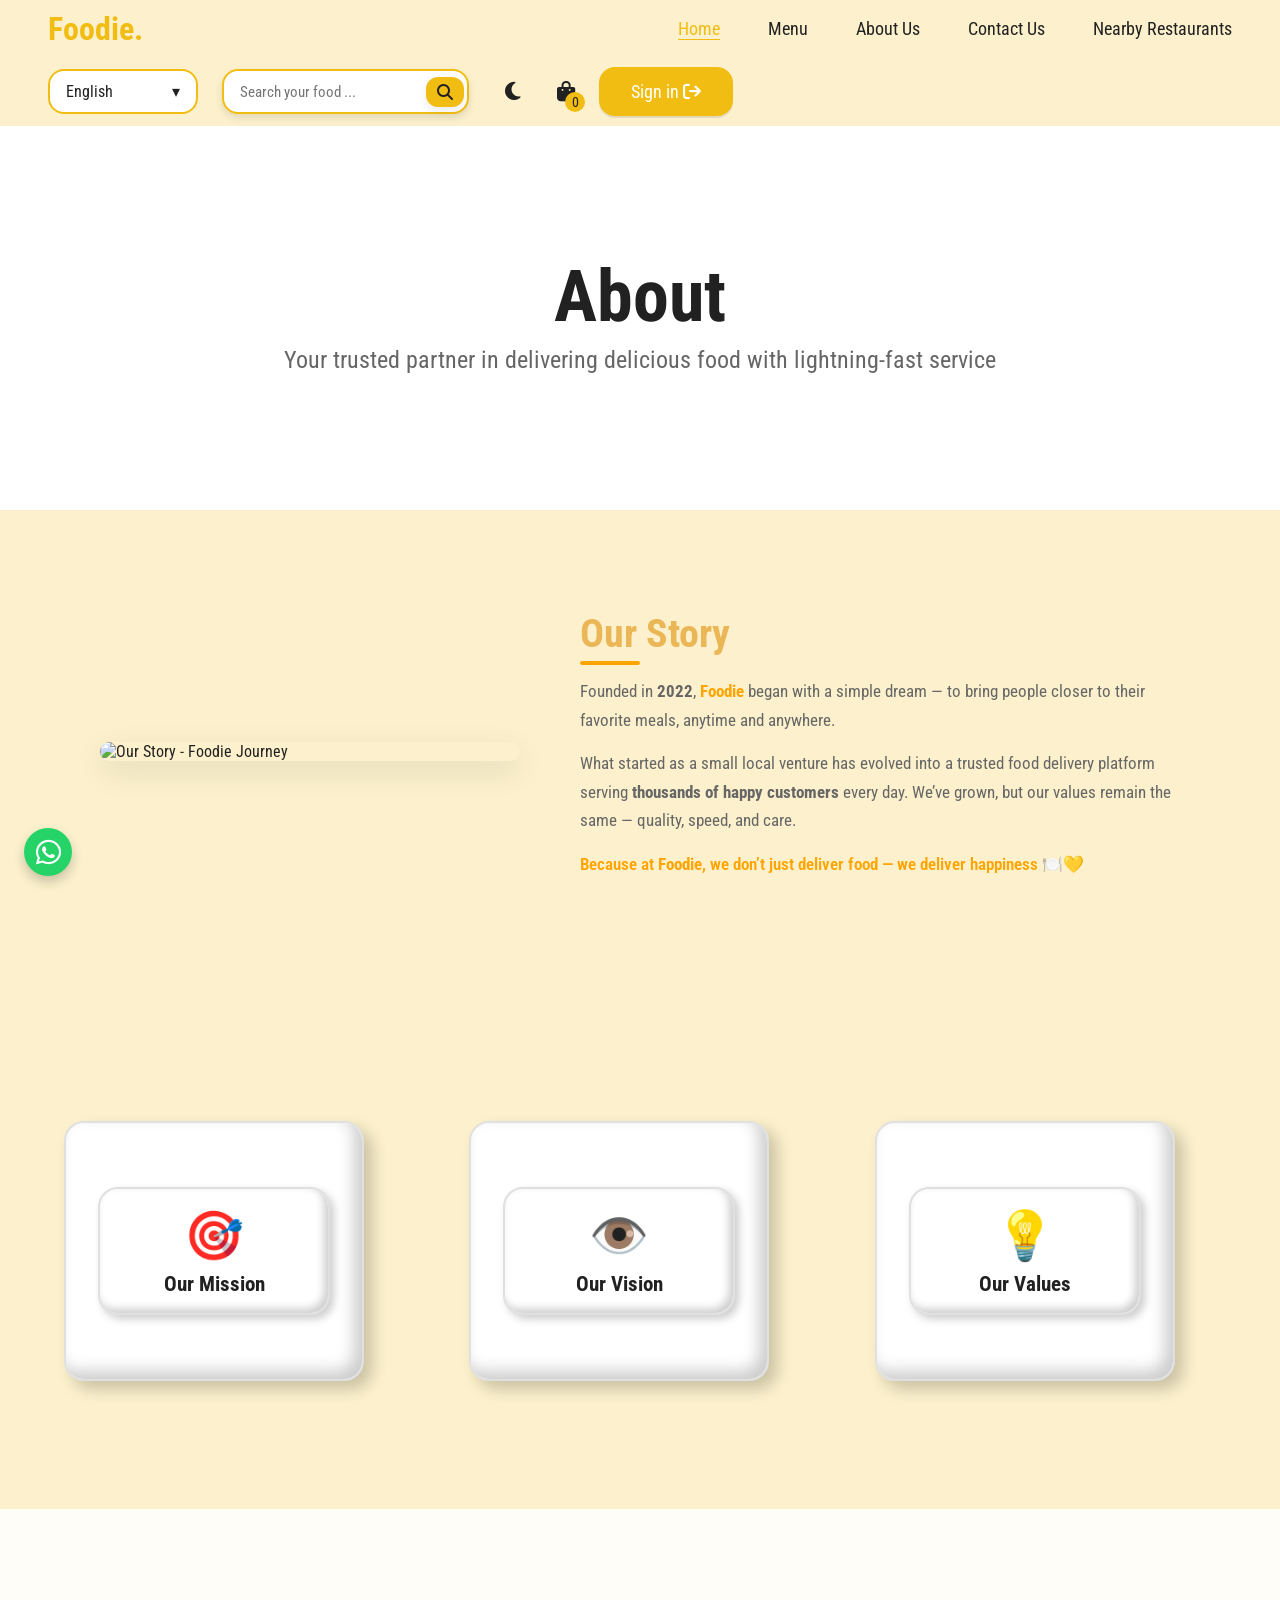
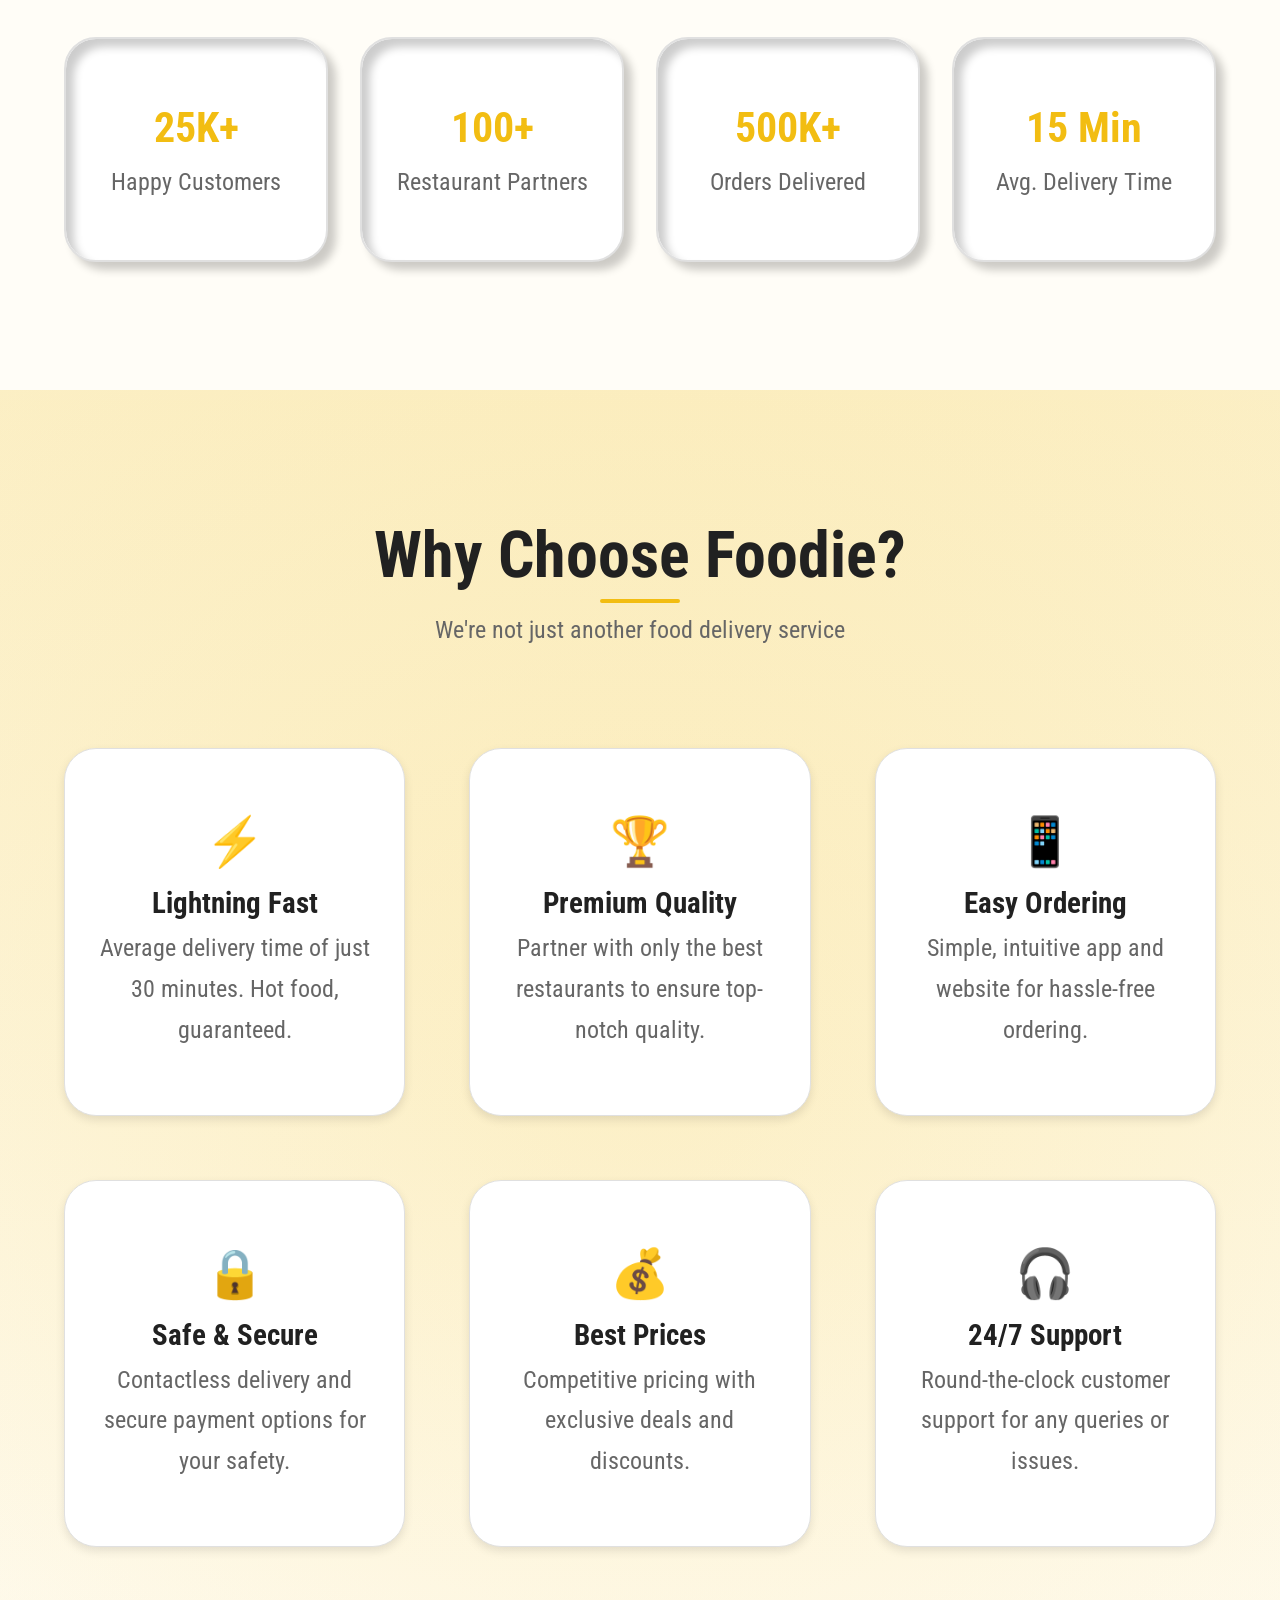
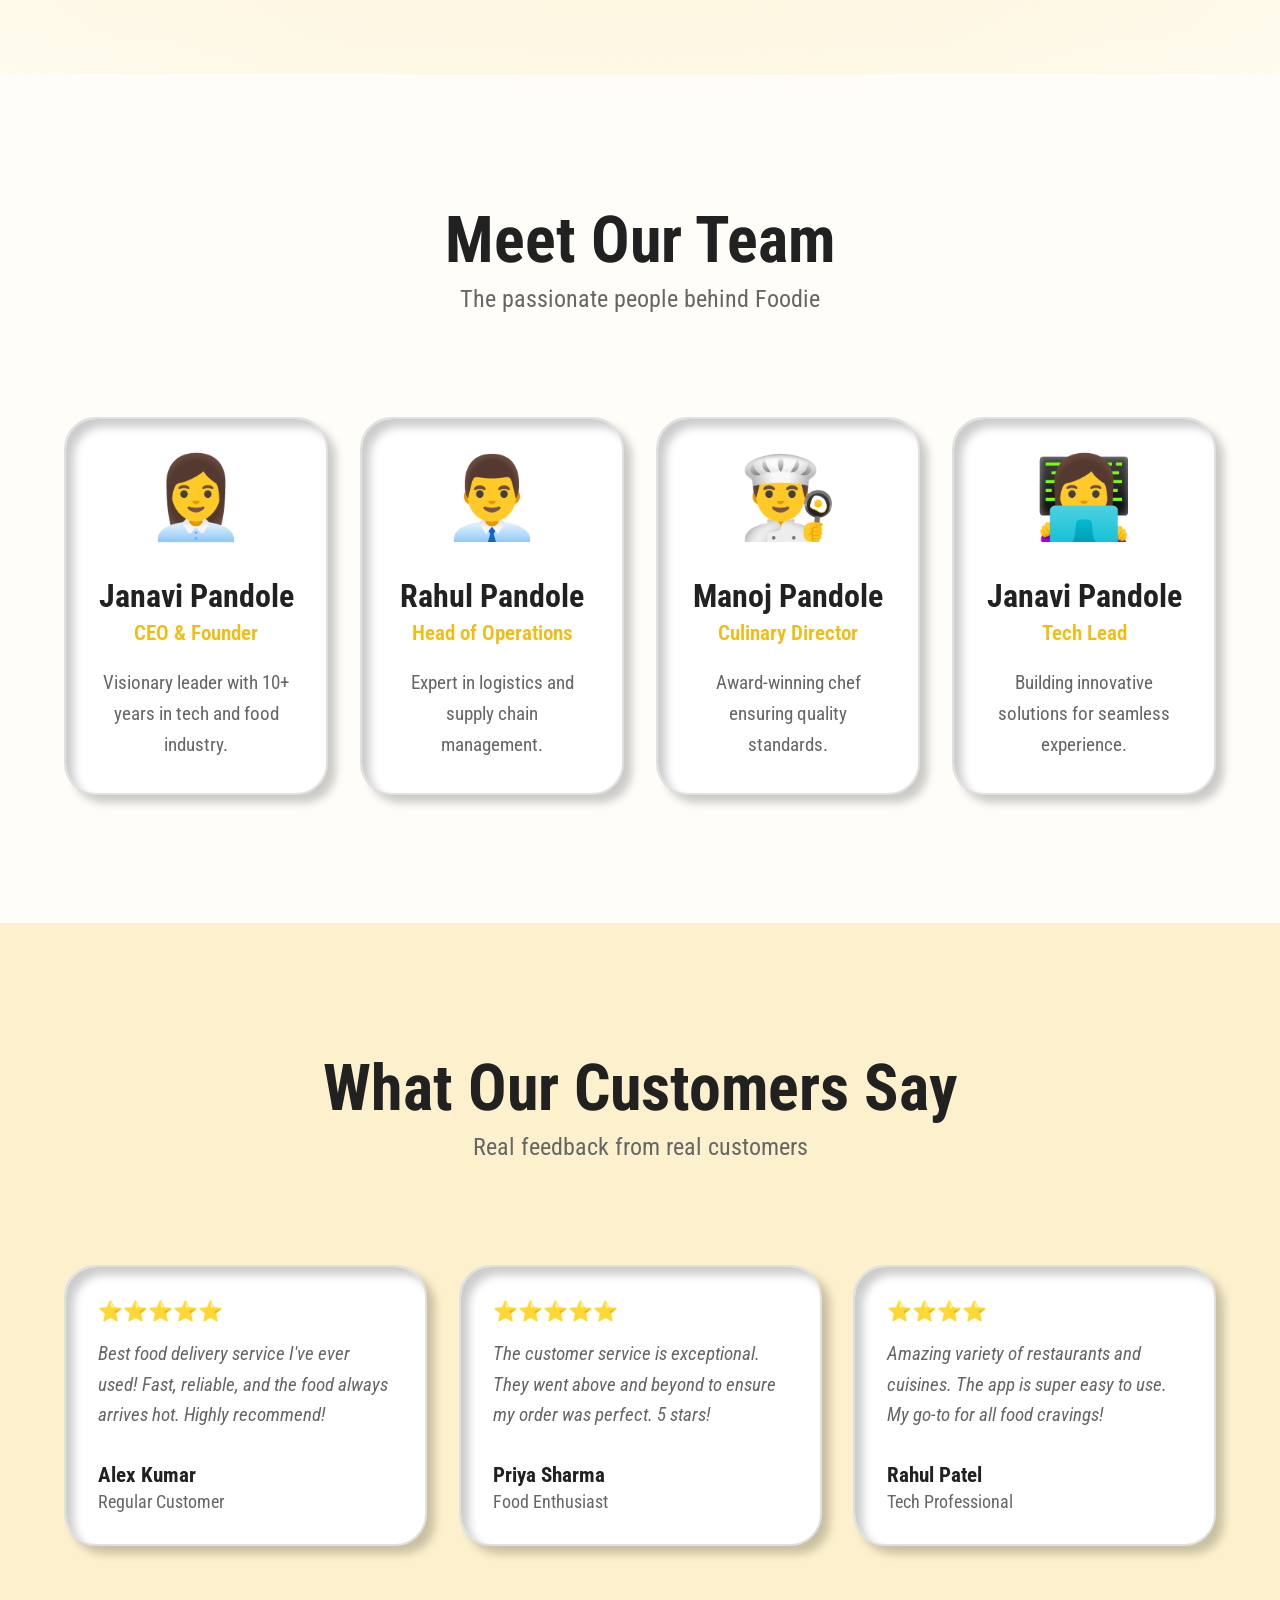
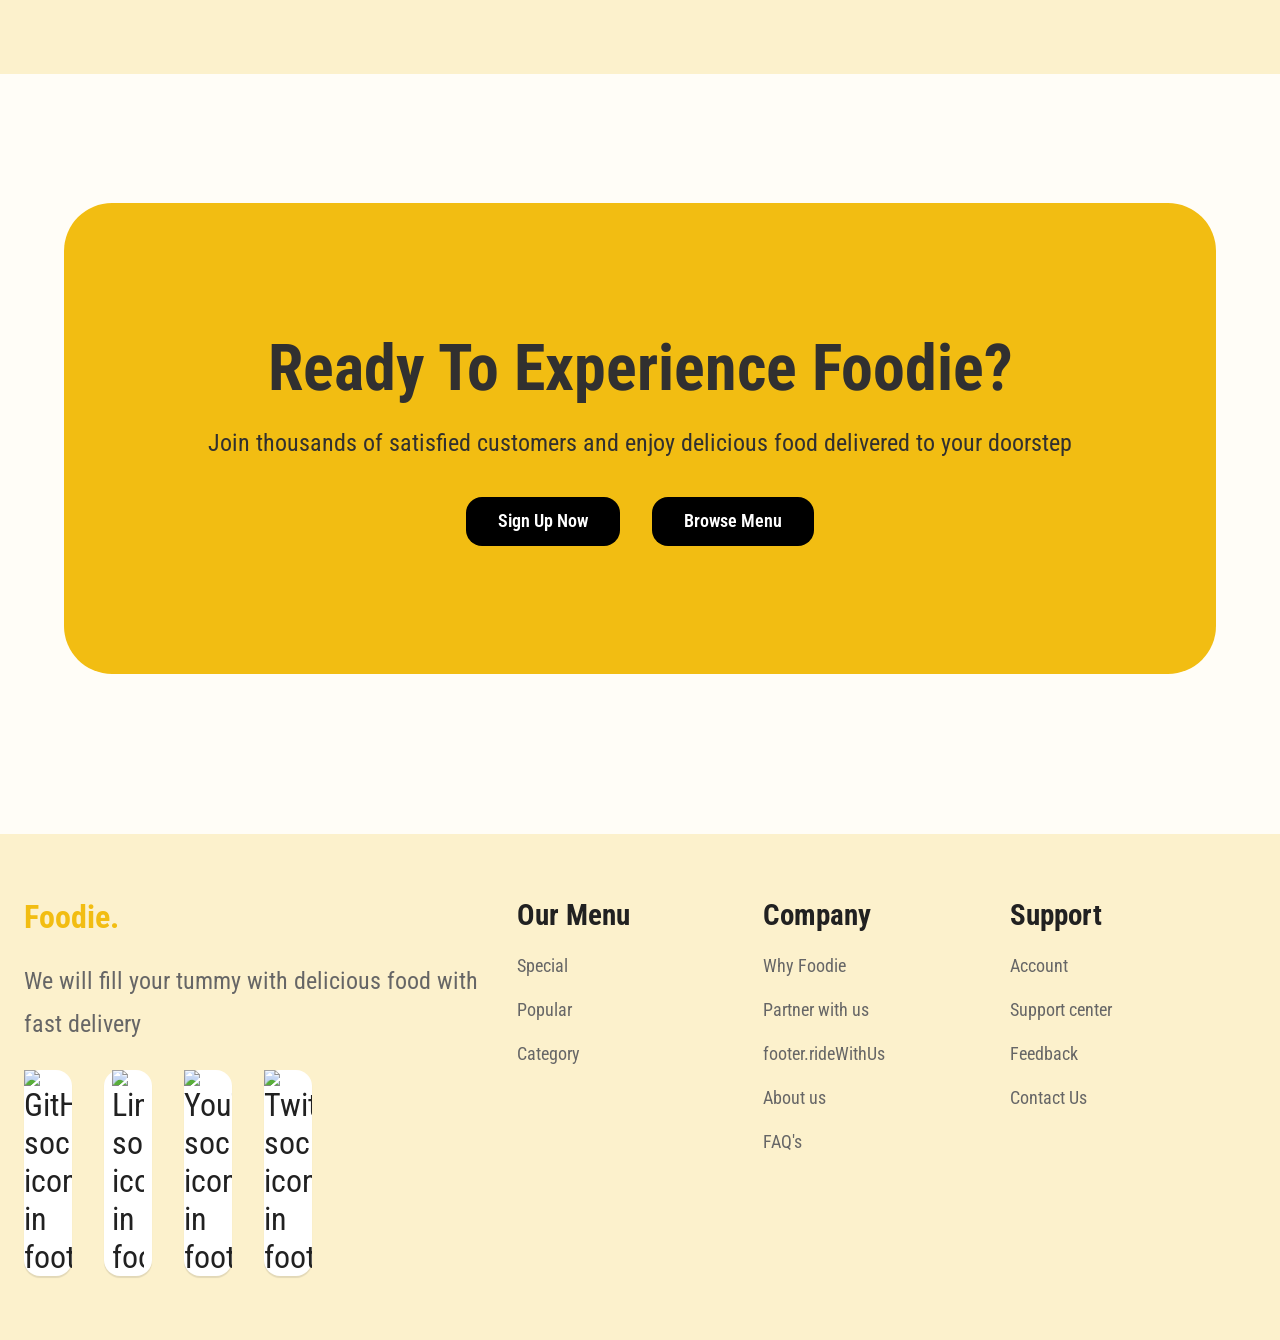
==== commit d0732136: "Merge pull request #437 from rishima17/story-section Improved “Our Story” Section" ====
--- a/html/aboutUs.html
+++ b/html/aboutUs.html
@@ -6,7 +6,17 @@
     <meta name="viewport" content="width=device-width, initial-scale=1.0" />
     <title>Foodie - About Us</title>
 
-    <link rel="icon" href="../imgs/favicon.png" type="image/png" />
+    <script>
+        // Immediately apply saved theme to prevent FOUC
+        (function() {
+            const savedTheme = localStorage.getItem('theme');
+            if (savedTheme === 'dark') {
+                document.documentElement.setAttribute('data-theme', 'dark');
+            }
+        })();
+    </script>
+
+    <link rel="icon" href="../imgs/favicon.webp" type="image/webp" />
 
     <!-- Font (valid CDN) -->
     <link rel="stylesheet" href="https://cdnjs.cloudflare.com/ajax/libs/font-awesome/6.5.0/css/all.min.css" />
@@ -14,7 +24,9 @@
     <link rel="stylesheet" href="../css/style.css">
     <link rel="stylesheet" href="../css/aboutUs.css" />
     <link rel="stylesheet" href="../css/cursor.css">
+    
 </head>
+
 
 <body>
     <header>
@@ -107,24 +119,33 @@
         <p data-i18n="aboutUs.hero.subtitle">Your trusted partner in delivering delicious food with lightning-fast
             service</p>
     </section>
-
-    <!-- Our Story Section -->
-    <section class="story-section">
-        <div class="story-container">
-            <div class="story-content">
-                <h2 data-i18n="aboutUs.story.title">Our Story</h2>
-                <p data-i18n="aboutUs.story.para1">Founded in 2022, Foodie began with a simple mission: to connect food
-                    lovers with their favorite
-                    restaurants through fast, reliable delivery. What started as a small startup has grown into a
-                    trusted platform serving thousands of customers daily.</p>
-                <p data-i18n="aboutUs.story.para2">We believe that great food should be accessible to everyone, anytime.
-                    Our team works tirelessly to
-                    ensure that every meal arrives hot, fresh, and on time.</p>
-                <p data-i18n="aboutUs.story.para3">Finally...at Foodie we don't just deliver meals, we deliver happiness
-                    at a time 🍽️💛</p>
-            </div>
-        </div>
-    </section>
+<!-- Our Story Section -->
+<section class="story-section">
+  <div class="story-wrapper">
+    <div class="story-image">
+      <img src="https://images.unsplash.com/photo-1504674900247-0877df9cc836" alt="Our Story - Foodie Journey">
+    </div>
+
+    <div class="story-text">
+      <h2 class="story-title">Our Story</h2>
+      <p class="story-intro">
+        Founded in <strong>2022</strong>, <span class="brand">Foodie</span> began with a simple dream — 
+        to bring people closer to their favorite meals, anytime and anywhere.
+      </p>
+      <p>
+        What started as a small local venture has evolved into a trusted food delivery platform 
+        serving <strong>thousands of happy customers</strong> every day. We’ve grown, but our values 
+        remain the same — quality, speed, and care.
+      </p>
+      <p class="story-highlight">
+        Because at <span class="brand">Foodie</span>, we don’t just deliver food — 
+        <span class="highlight-text">we deliver happiness 🍽️💛</span>
+      </p>
+    </div>
+  </div>
+</section>
+
+    
 
     <section class="mission-section">
         <div class="mission-container">
@@ -343,16 +364,16 @@
                         with fast delivery</p>
                     <div class="media flex gap-2 mt-one">
                         <a href="https://github.com/janavipandole" class="social-media">
-                            <img src="../imgs/GitHub.png" alt="GitHub social icon in footer">
+                            <img src="../imgs/GitHub.webp" alt="GitHub social icon in footer">
                         </a>
                         <a href="https://www.linkedin.com/in/janavi-pandole-80a7b2290" class="social-media linkdin">
-                            <img src="../imgs/linkdin.png" alt="LinkedIn social icon in footer">
+                            <img src="../imgs/linkdin.webp" alt="LinkedIn social icon in footer">
                         </a>
                         <a href="https://www.youtube.com/@JanaviPandole" class="social-media">
-                            <img src="../imgs/youtube.png" alt="YouTube social icon in footer">
+                            <img src="../imgs/youtube.webp" alt="YouTube social icon in footer">
                         </a>
                         <a href="https://x.com/JanaviPandole" class="social-media">
-                            <img src="../imgs/twitter.png" alt="Twitter social icon in footer">
+                            <img src="../imgs/twitter.webp" alt="Twitter social icon in footer">
                         </a>
                     </div>
                 </div>
@@ -376,9 +397,10 @@
                     <li class="mt-one"><a href="#" class="footer-link" data-i18n="footer.whyFoodie"> Why Foodie</a></li>
                     <li class="mt-one"><a href="../html/PartnerWithUs.html" class="footer-link"
                             data-i18n="footer.partnerWithUs"> Partner with us</a></li>
+                    <li class="mt-one"><a href="./rideWithUs.html" class="footer-link" data-i18n="footer.rideWithUs"> Ride With Us</a></li>
                     <li class="mt-one"><a href="../html/aboutUs.html" class="footer-link" data-i18n="footer.aboutUs">
                             About us </a></li>
-                    <li class="mt-one"><a href="../html/contactUs.html" class="footer-link" data-i18n="footer.faq">
+                    <li class="mt-one"><a href="../html/faq-page.html" class="footer-link" data-i18n="footer.faq">
                             FAQ's</a></li>
                 </ul>
 
@@ -412,44 +434,47 @@
     <script>
         // Theme Toggle with smooth icon transition
         (function () {
-            const themeToggle = document.querySelector('.theme-toggle');
+            const themeToggles = document.querySelectorAll('.theme-toggle');
             const html = document.documentElement;
 
-            // Load saved theme
-            const savedTheme = localStorage.getItem('theme') || 'light';
-            html.setAttribute('data-theme', savedTheme);
+            // Initial theme setting is now handled by the inline script in the head.
+            // This script only updates the icon and sets up event listeners.
 
             // Update icon based on theme (guarded)
             function updateThemeIcon() {
-                if (!themeToggle) return;
-                const icon = themeToggle.querySelector('i');
-                if (!icon) return;
-                if (html.getAttribute('data-theme') === 'dark') {
-                    icon.style.transform = 'rotate(360deg) scale(0)';
-                    setTimeout(() => {
-                        icon.className = 'fa-solid fa-sun';
-                        icon.style.transform = 'rotate(0deg) scale(1)';
-                    }, 250);
-                } else {
-                    icon.style.transform = 'rotate(-360deg) scale(0)';
-                    setTimeout(() => {
-                        icon.className = 'fa-solid fa-moon';
-                        icon.style.transform = 'rotate(0deg) scale(1)';
-                    }, 250);
-                }
-            }
-
-            updateThemeIcon();
-
-            if (themeToggle) {
-                themeToggle.addEventListener('click', () => {
-                    const currentTheme = html.getAttribute('data-theme');
-                    const newTheme = currentTheme === 'dark' ? 'light' : 'dark';
-                    html.setAttribute('data-theme', newTheme);
-                    localStorage.setItem('theme', newTheme);
-                    updateThemeIcon();
+                themeToggles.forEach(toggle => {
+                    if (!toggle) return;
+                    const icon = toggle.querySelector('i');
+                    if (!icon) return;
+                    if (html.getAttribute('data-theme') === 'dark') {
+                        icon.style.transform = 'rotate(360deg) scale(0)';
+                        setTimeout(() => {
+                            icon.className = 'fa-solid fa-sun';
+                            icon.style.transform = 'rotate(0deg) scale(1)';
+                        }, 250);
+                    } else {
+                        icon.style.transform = 'rotate(-360deg) scale(0)';
+                        setTimeout(() => {
+                            icon.className = 'fa-solid fa-moon';
+                            icon.style.transform = 'rotate(0deg) scale(1)';
+                        }, 250);
+                    }
                 });
             }
+
+            updateThemeIcon(); // Call once on load to set initial icon
+
+            themeToggles.forEach(toggle => {
+                if (toggle) {
+                    toggle.addEventListener('click', () => {
+                        const currentTheme = html.getAttribute('data-theme');
+                        const newTheme = currentTheme === 'dark' ? 'light' : 'dark';
+                        html.setAttribute('data-theme', newTheme);
+                        localStorage.setItem('theme', newTheme);
+                        updateThemeIcon();
+                    });
+                }
+            });
         })();
 
         // Mobile Menu Toggle (guarded)
--- a/css/style.css
+++ b/css/style.css
@@ -1,878 +1,550 @@
-@import url('https://fonts.googleapis.com/css2?family=Lato:ital,wght@0,100;0,300;0,400;0,700;0,900;1,100;1,300;1,400;1,700;1,900&family=Montserrat:wght@100..900&family=Nunito:ital,wght@0,200..1000;1,200..1000&family=PT+Sans:ital,wght@0,400;0,700;1,400;1,700&family=Roboto+Condensed:ital,wght@0,100..900;1,100..900&family=Roboto:wdth,wght@87.5,600&display=swap');
-
-* {
-    padding: 0;
-    margin: 0;
-    box-sizing: border-box;
-    font-family: "Roboto Condensed";
-}
-
-:root {
-    /* Light theme (default) */
-    --lead: #212121;
-    --gold-finger: #F2BD12;
-    --eye-ball: #FFFDF7;
-    --hint-yellow: #FCF1CC;
-    --pure-while: #FFF;
-    --text-primary: #212121;
-    --text-secondary: #666666;
-    --bg-primary: #FFFDF7;
-    --bg-secondary: #FFF;
-    --bg-accent: #FCF1CC;
-    --border-color: #E0E0E0;
-    --shadow: rgba(0, 0, 0, 0.1);
-    --shadow-strong: rgba(0, 0, 0, 0.2);
-    --navbar-bg: transparent;
-    --logo-color: #111;
-}
-
-[data-theme="dark"] {
-    /* Dark theme */
-    --lead: #E0E0E0;
-    --gold-finger: #F2BD12;
-    --eye-ball: #1A1A1A;
-    --hint-yellow: #2D2D2D;
-    --pure-while: #2D2D2D;
-    --text-primary: #E0E0E0;
-    --text-secondary: #B0B0B0;
-    --bg-primary: #1A1A1A;
-    --bg-secondary: #2D2D2D;
-    --bg-accent: #2D2D2D;
-    --border-color: #404040;
-    --shadow: rgba(0, 0, 0, 0.3);
-    --shadow-strong: rgba(0, 0, 0, 0.5);
-    --navbar-bg: transparent;
-    --logo-color: #fff;
-}
-
-/* Dark theme specific improvements */
-[data-theme="dark"] .order-card {
-    border-color: var(--hint-yellow);
-}
-
-[data-theme="dark"] .social-media {
-    background-color: var(--text-secondary) !important;
-}
-
-[data-theme="dark"] .social-media:hover {
-    background-color: var(--gold-finger) !important;
-}
-
-[data-theme="dark"] .btn:hover {
-    background-color: var(--gold-finger);
-    color: var(--bg-primary);
-}
-
-[data-theme="dark"] .quatity-btn {
-    background: var(--gold-finger);
-    color: var(--bg-primary);
-}
-
-[data-theme="dark"] .quatity-btn:hover {
-    background: var(--text-primary);
-    color: var(--bg-primary);
-}
-
-body {
-    background-color: var(--eye-ball);
-    color: var(--lead);
-    transition: background-color 0.4s ease, color 0.4s ease;
-    padding-top: 14vh;
-    overflow-x: hidden;
-}
-
-/* Dark mode overrides */
-body.dark-mode {
-    --lead: #E0E0E0;
-    --eye-ball: #1c1c1c;
-    --hint-yellow: #4b3b00;
-    --pure-white: #2c2c2c;
-    --gold-finger: #ffca28;
-    background-color: var(--eye-ball);
-    color: var(--lead);
-}
-
-.theme-toggle {
-    background: var(--gold-finger);
-    border: none;
-    border-radius: 50%;
-    padding: 0.6rem;
-    font-size: 1.2rem;
-    cursor: pointer;
-    color: var(--lead);
-    transition: background 0.3s ease, transform 0.3s ease;
-}
-
-.theme-toggle:hover {
-    transform: rotate(15deg) scale(1.1);
-    background: var(--lead);
-    color: var(--pure-while);
-}
-
-html {
-    scroll-behavior: smooth;
-    scroll-padding-top: 14vh;
-}
-
-body::-webkit-scrollbar {
-    width: 0;
-}
-
-/* BASIC STYLING */
-
-a {
-    color: var(--text-primary);
-    text-decoration: none;
-    font-size: 1.1rem;
-    transition: color 0.3s ease;
-}
-
-.flex {
-    display: flex;
-    align-items: center;
-    flex-wrap: wrap;
-}
-
-li {
-    list-style: none;
-}
-
-.between {
-    justify-content: space-between;
-}
-
-.gap-2 {
-    gap: 2rem;
-}
-
-.gap-3 {
-    gap: 3rem;
-}
-
-.wrapper {
-    max-width: 1400px;
-    margin: auto;
-    padding-inline: 1.5rem;
-}
-
-img {
-    height: auto;
-    max-width: 100%;
-    margin: auto;
-    display: block;
-}
-
-.p-top {
-    padding-top: 6rem;
-}
-
-.text-center {
-    text-align: center;
-}
-
-.mt-4 {
-    margin-top: 4rem;
-}
-
-.mt-half {
-    margin-top: 0.5rem;
-}
-
-.mt-one {
-    margin-top: 1.5rem;
-}
-
-.m-auto {
-    margin: auto;
-}
-
-/* HEADER STYLING - UPDATED FOR TRANSPARENT NAVBAR */
-
-header {
-    position: fixed;
-    top: 0;
-    left: 0;
-    width: 100%;
-    background-color: var(--bg-accent);
-    box-shadow: none;
-    z-index: 1000;
-    transition: background-color 0.3s ease, box-shadow 0.3s ease;
-}
-
-header.scrolled {
-    background-color: var(--bg-secondary);
-    box-shadow: 0 2px 5px var(--shadow);
-}
-
-/* Override wrapper constraints inside header */
-header .wrapper,
-header .navbar.wrapper {
-    max-width: 100% !important;
-    padding-inline: 3rem !important;
-}
-
-/* Hover effect for navbar links */
-.navList a {
-    position: relative;
-    color: var(--text-primary);
-    text-decoration: none;
-    transition: color 0.3s ease;
-}
-
-/* Add an underline animation */
-.navList a::after {
-    content: "";
-    position: absolute;
-    left: 0;
-    bottom: -5px;
-    width: 0;
-    height: 2px;
-    background-color: var(--gold-finger);
-    transition: width 0.3s ease;
-}
-
-/* On hover — text color + underline animation */
-.navbar li a:hover,
-.navbar li a.active {
-    color: var(--gold-finger);
-    border-bottom: 1px solid var(--gold-finger);
-}
-
-.navList a:hover::after {
-    width: 100%;
-}
-
-.navbar {
-    height: 14vh;
-    width: 100%;
-    display: flex;
-    align-items: center;
-    justify-content: space-between;
-    padding: 0 3rem;
-    background-color: transparent;
-    box-shadow: none;
-}
-
-.logo {
-    font-size: 2rem;
-    font-weight: bold;
-    color: var(--gold-finger);
-    transition: color 0.3s ease;
-    margin: 0;
-}
-
-.btn {
-    display: inline-block;
-    padding: 0.9rem 2rem;
-    background-color: var(--gold-finger);
-    border-radius: 1rem;
-    font-size: 1.1rem;
-    box-shadow: rgba(0, 0, 0, 0.1) 0 2px 1px;
-    color: var(--pure-while);
-    transition: 0.3s ease-in-out;
-}
-
-.btn:hover {
-    background-color: var(--lead);
-}
-
-.cart-icon {
-    color: var(--lead);
-    font-size: 1.3rem;
-    position: relative;
-}
-
-.cart-icon .cart-value {
-    position: absolute;
-    top: 50%;
-    right: -10px;
-    font-size: 0.85rem;
-    width: 20px;
-    aspect-ratio: 1;
-    border-radius: 100vh;
-    background-color: var(--gold-finger);
-    color: var(--lead);
-    text-align: center;
-    line-height: 20px;
-}
-
-/* THEME TOGGLE BUTTON */
-.theme-toggle {
-    background: none;
-    border: none;
-    color: var(--text-primary);
-    font-size: 1.3rem;
-    cursor: pointer;
-    padding: 0.5rem;
-    border-radius: 50%;
-    transition: all 0.3s ease;
-    display: flex;
-    align-items: center;
-    justify-content: center;
-    width: 2.5rem;
-    height: 2.5rem;
-}
-
-.theme-toggle:hover {
-    background-color: var(--bg-accent);
-    transform: scale(1.1);
-}
-
-.theme-toggle i {
-    transition: transform 0.3s ease, color 0.3s ease;
-}
-
-.theme-toggle.dark i {
-    transform: rotate(180deg);
-}
-
-.theme-toggle:hover i {
-    color: var(--gold-finger);
-}
-
-/* LANGUAGE SELECTOR STYLING */
-.language-selector select {
-    background: var(--gold-finger);
-    color: var(--lead);
-    border: none;
-    padding: 0.5rem 1rem;
-    border-radius: 1rem;
-    font-size: 1rem;
-    cursor: pointer;
-    transition: all 0.3s ease;
-    outline: none;
-    font-family: inherit;
-    overflow: hidden;
-}
-
-.language-selector select option {
-    border-radius: 0.75rem;
-}
-
-.language-selector select:hover {
-    background: var(--lead);
-    color: var(--pure-while);
-    transform: scale(1.05);
-}
-
-.language-selector select:focus {
-    box-shadow: 0 0 0 2px rgba(242, 189, 18, 0.5);
-}
-
-.mobile-theme-toggle {
-    width: auto;
-    padding: 0.8rem 1.5rem;
-    border-radius: 1rem;
-    background-color: var(--bg-accent);
-    margin: 0.5rem 0;
-    gap: 0.5rem;
-}
-
-.mobile-theme-toggle span {
-    font-size: 1rem;
-    font-weight: 500;
-}
-
-.desktop-action {
-    display: flex;
-    align-items: center;
-    gap: 1.5rem;
-}
-
-.desktop-action .hamberger {
-    font-size: 1.5rem;
-    display: none;
-}
-
-.mobile-menu {
-    display: none;
-}
-
-/* SECTION STYLING */
-
-/* HERO SECTION */
-.hero-section {
-    min-height: calc(100vh - 14vh);
-    margin-top: 1vh;
-}
-
-h1 {
-    text-transform: capitalize;
-    font-size: 5.6vw;
-    color: var(--text-primary);
-    transition: color 0.3s ease;
-}
-
-h1 span {
-    color: var(--gold-finger);
-}
-
-p {
-    font-size: 1.5rem;
-    color: var(--text-secondary);
-    line-height: 1.8rem;
-    font-weight: 400;
-    transition: color 0.3s ease;
-}
-
-.para {
-    margin-block: 2rem;
-    max-width: 550px;
-}
-
-.content,
-.srevice-card {
-    flex: 1;
-    flex-basis: 300px;
-}
-
-.image-container {
-    width: 600px;
-    height: 600px;
-    border-radius: 30px;
-    overflow: hidden;
-    perspective: 1000px;
-}
-
-.pizza-boy {
-    width: 100%;
-    height: 100%;
-    border-radius: 30px;
-    transition: transform 1s ease;
-    transform-style: preserve-3d;
-}
-
-/* On hover, rotate halfway */
-.image-container:hover .pizza-boy {
-    transform: rotateY(180deg);
-}
-
-
-.social-media {
-    background: var(--hint-yellow);
-    width: 3rem;
-    aspect-ratio: 1;
-    border-radius: 1rem;
-    display: flex;
-    font-size: 2rem;
-    align-items: center;
-    box-shadow: rgba(0, 0, 0, 0.1) 0 2px 1px;
-    transition: all 0.5s ease-in-out;
-}
-
-.linkdin img {
-    width: 2rem;
-}
-
-.social-media:hover {
-    width: 3.2rem;
-}
-
-/* SECTION 01 */
-h5 {
-    text-transform: capitalize;
-    font-size: 1.2rem;
-    letter-spacing: 0.2rem;
-    color: var(--gold-finger);
-}
-
-h2 {
-    font-size: 4rem;
-    text-transform: capitalize;
-    color: var(--text-primary);
-    transition: color 0.3s ease;
-}
-
-h3 {
-    font-size: 2rem;
-    color: var(--text-primary);
-    transition: color 0.3s ease;
-}
-
-.srevice-card h3 {
-    margin-top: 1.5rem;
-    margin-bottom: 1rem;
-}
-
-/* SECTION 02 */
-.order-card {
-    flex: 1;
-    flex-basis: 300px;
-    background: var(--bg-secondary);
-    border: 2px solid var(--gold-finger);
-    border-radius: 2rem;
-    box-shadow:
-        var(--shadow-strong) 8px 8px 8px,
-        var(--shadow-strong) 8px 8px 8px inset;
-    transition: all 0.5s ease-in-out;
-    padding: 0 1rem 1rem 1rem;
-    position: relative;
-}
-
-.order-card:hover{
-    transform: translateY(-10px);
-    box-shadow: 0 0 15px 5px rgba(233, 120, 79, 0.514);
-}
-
-/* Favorite heart button on cards */
-.order-card .fav-btn {
-    position: absolute;
-    top: 0.8rem;
-    right: 0.8rem;
-    background: var(--bg-secondary);
-    color: var(--text-secondary);
-    border: 2px solid var(--border-color);
-    width: 2.5rem;
-    height: 2.5rem;
-    border-radius: 50%;
-    display: inline-flex;
-    align-items: center;
-    justify-content: center;
-    cursor: pointer;
-    transition: all 0.2s ease-in-out;
-}
-
-.order-card .fav-btn:hover {
-    border-color: var(--gold-finger);
-    color: var(--gold-finger);
-}
-
-.order-card .fav-btn.active {
-    background: var(--gold-finger);
-    color: var(--lead);
-    border-color: var(--gold-finger);
-}
-
-.order-card img {
-    width: 10rem;
-    filter: drop-shadow(rgba(0, 0, 0, 0.2) 0px 10px 10px);
-}
-
-h4 {
-    font-size: 1.5rem;
-    color: var(--text-primary);
-    transition: color 0.3s ease;
-}
-
-.price {
-    font-size: 1.5rem;
-    padding: 1.3rem 0 2rem 0;
-    color: var(--gold-finger);
-}
-
-/* CART TAB STYLING */
-
-.cart-tab {
-    background-color: var(--bg-accent);
-    position: fixed;
-    inset: 0 -500 0 auto;
-    width: 25rem;
-    padding-block: 0.5rem;
-    display: flex;
-    flex-direction: column;
-    justify-content: center;
-    align-items: center;
-    z-index: 9;
-    box-shadow: var(--shadow) -10px -10px 20px;
-    transition: .3s ease-in-out;
-    display: none;
-}
-
-.cart-tab-active {
-    inset: 8rem 0 0 auto;
-    display: flex;
-}
-
-.cart-list {
-    flex: 1;
-    width: 100%;
-    margin-top: 1.5rem;
-    overflow: auto;
-}
-
-.cart-list::-webkit-scrollbar {
-    width: 0;
-}
-
-.total-container {
-    width: 100%;
-    background-color: var(--gold-finger);
-    text-align: center;
-    margin-block: 1rem;
-    padding-block: 1rem;
-}
-
-.total-container h4 {
-    display: inline-block;
-    font-size: 1.3rem;
-    font-weight: 400;
-}
-
-.btn-container .btn {
-    background-color: var(--lead);
-    transition: 0.4s ease-in;
-}
-
-.btn-container .btn:hover {
-    background-color: var(--gold-finger);
-    color: var(--lead);
-}
-
-.item {
-    display: flex;
-    align-items: center;
-    justify-content: space-between;
-    gap: 1rem;
-    padding: 0.7rem 1rem;
-    transition: all .5s ease-in-out;
-}
-
-.item.slide-out {
-    transform: translateX(50%);
-}
-
-.item .detail {
-    flex: 2;
-}
-
-.cart-list .item:nth-child(2n) {
-    background: var(--bg-primary);
-}
-
-.item .images-container img {
-    width: 5rem;
-}
-
-.item h4 {
-    font-size: 1.1rem;
-    color: var(--text-primary);
-}
-
-.item .item-total {
-    font-weight: 400;
-    margin-top: 0.3rem;
-}
-
-.quatity-btn {
-    background: var(--lead);
-    color: var(--pure-while);
-    width: 1.7rem;
-    aspect-ratio: 1;
-    border-radius: 100vw;
-    text-align: center;
-    line-height: 1.7rem;
-}
-
-.quatity-value {
-    font-size: 1.2rem;
-    font-weight: 400;
-    margin-inline: 0.6rem;
-}
-
-/* SECTION 03 */
-.review-container {
-    width: 650px;
-    max-width: 100%;
-    flex: 1;
-    flex-basis: 300px;
-}
-
-.swiper {
-    width: 100%;
-    height: 100%;
-}
-
-.profile {
-    width: 4rem;
-    aspect-ratio: 1;
-    border-radius: 100vw;
-    overflow: hidden;
-}
-
-.profile img {
-    width: 100%;
-    height: 100%;
-    object-fit: cover;
-}
-
-.arrow {
-    background-color: var(--gold-finger);
-    border-radius: 100vw;
-    padding: 1rem;
-    aspect-ratio: 1;
-    color: var(--lead);
-}
-
-/* SECTION 04 */
-.app-container {
-    background-color: var(--bg-accent);
-    border-radius: 3rem;
-    padding: 3rem 6rem;
-}
-
-.app-image img {
-    width: 25rem;
-}
-
-.app-container h2 {
-    font-size: 4.5rem;
-}
-
-/* SECTION 05 STYLING */
-
-.input-container {
-    width: 40rem;
-    max-width: 100%;
-    background: var(--bg-secondary);
-    padding: 0.8rem;
-    box-shadow: var(--shadow-strong) 0 5px 8px;
-    border-radius: 1rem;
-    margin: 4rem auto;
-}
-
-input[type="email"] {
-    flex: 1;
-    height: 6vh;
-    background: transparent;
-    border: none;
-    font-size: 1.1rem;
-    padding-left: 1rem;
-    color: var(--text-primary);
-}
-
-input[type="email"]:focus {
-    outline: none;
-}
-
-/* EMAIL VALIDATION STYLES */
-
-/* Error state for invalid email */
-input[type="email"].error {
-    border: 2px solid #e74c3c !important;
-    border-radius: 0.5rem;
-    animation: shake 0.3s;
-}
-
-/* Error message styling */
-.error-message {
-    display: none;
-    color: #e74c3c;
-    font-size: 0.9rem;
-    margin-top: 0.5rem;
-    font-weight: 500;
-    text-align: center;
-}
-
-/* Shake animation for error state */
-@keyframes shake {
-
-    0%,
-    100% {
-        transform: translateX(0);
-    }
-
-    25% {
-        transform: translateX(-10px);
-    }
-
-    75% {
-        transform: translateX(10px);
-    }
-}
-
-/* Optional: Success state (green border when valid) */
-input[type="email"].success {
-    border: 2px solid #27ae60 !important;
-    border-radius: 0.5rem;
-}
-
-/* FOOTER STYLING */
-
-.footer-container {
-    background-color: var(--bg-accent);
-    margin-top: 10rem;
-    padding-block: 4rem;
-}
-
-.footer-container .flex {
-    align-items: flex-start;
-}
-
-.footer-container .social-media {
-    background-color: var(--bg-secondary);
-}
-
-.footer-wrapper {
-    flex: 1;
-    flex-basis: 150px;
-}
-
-.footer-wrapper:nth-child(1) {
-    flex: 2;
-    flex-basis: 300px;
-}
-
-.footer-link {
-    color: var(--text-secondary);
-    font-size: 1.1rem;
-    transition: all 0.5s ease-out;
-}
-
-.footer-link:hover {
-    color: var(--text-primary);
-}
-
-.back-to-top {
-    position: fixed;
-    right: 1.5rem;
-    bottom: 1.5rem;
-    width: 3rem;
-    height: 3rem;
-    border-radius: 50%;
-    background: var(--gold-finger);
-    color: var(--lead);
-    display: flex;
-    align-items: center;
-    justify-content: center;
-    box-shadow: rgba(0, 0, 0, 0.2) 0 6px 12px;
-    opacity: 0;
-    pointer-events: none;
-    transform: translateY(10px);
-    transition: opacity .3s ease, transform .3s ease;
-    z-index: 10;
-}
-
-.back-to-top.visible {
-    opacity: 1;
-    pointer-events: auto;
-    transform: translateY(0);
-}
-
-/* MEDIA STYLING */
-@media screen and (max-width: 800px) {
-
-    /* HEADER STYLING */
-    .navList,
-    .desktop-action .btn {
+    @import url('https://fonts.googleapis.com/css2?family=Lato:ital,wght@0,100;0,300;0,400;0,700;0,900;1,100;1,300;1,400;1,700;1,900&family=Montserrat:wght@100..900&family=Nunito:ital,wght@0,200..1000;1,200..1000&family=PT+Sans:ital,wght@0,400;0,700;1,400;1,700&family=Roboto+Condensed:ital,wght@0,100..900;1,100..900&family=Roboto:wdth,wght@87.5,600&display=swap');
+
+    * {
+        padding: 0;
+        margin: 0;
+        box-sizing: border-box;
+        font-family: "Roboto Condensed";
+    }
+
+    :root {
+        /* Light theme (default) */
+        --lead: #212121;
+        --gold-finger: #F2BD12;
+        --eye-ball: #FFFDF7;
+        --hint-yellow: #FCF1CC;
+        --pure-while: #FFF;
+        --text-primary: #212121;
+        --text-secondary: #666666;
+        --bg-primary: #FFFDF7;
+        --bg-secondary: #FFF;
+        --bg-accent: #FCF1CC;
+        --border-color: #E0E0E0;
+        --shadow: rgba(0, 0, 0, 0.1);
+        --shadow-strong: rgba(0, 0, 0, 0.2);
+        --navbar-bg: transparent;
+        --logo-color: #111;
+        --gold-hover: #e67e22;
+        --success: #27ae60;
+        --error: #e74c3c;
+        --yellow-glow: #f9d423;
+        --light-yellow-glow: #ffe259;
+        --red-touch: #ff4e50;
+        --orange-touch: #ffa751;
+        --gold-glow: #f39c12;
+        --white: #ffffff;
+
+    }
+
+    [data-theme="dark"] {
+        /* Dark theme */
+        --lead: #E0E0E0;
+        --gold-finger: #F2BD12;
+        --eye-ball: #1A1A1A;
+        --hint-yellow: #2D2D2D;
+        --pure-while: #2D2D2D;
+        --text-primary: #E0E0E0;
+        --text-secondary: #B0B0B0;
+        --bg-primary: #1A1A1A;
+        --bg-secondary: #2D2D2D;
+        --bg-accent: #2D2D2D;
+        --border-color: #404040;
+        --shadow: rgba(0, 0, 0, 0.3);
+        --shadow-strong: rgba(0, 0, 0, 0.5);
+        --navbar-bg: transparent;
+        --logo-color: #fff;
+        --text-black:#2a2a2a;
+    }
+
+    /* Dark theme specific improvements */
+    [data-theme="dark"] .order-card {
+        border-color: var(--hint-yellow);
+    }
+
+    [data-theme="dark"] .social-media {
+        background-color: var(--text-secondary) !important;
+    }
+
+    [data-theme="dark"] .social-media:hover {
+        background-color: var(--gold-finger) !important;
+    }
+
+    [data-theme="dark"] .btn:hover {
+        background-color: var(--gold-finger);
+        color: var(--bg-primary);
+    }
+
+    [data-theme="dark"] .quatity-btn {
+        background: var(--gold-finger);
+        color: var(--bg-primary);
+    }
+
+    [data-theme="dark"] .quatity-btn:hover {
+        background: var(--text-primary);
+        color: var(--bg-primary);
+    }
+
+    body {
+        background-color: var(--eye-ball);
+        color: var(--lead);
+        transition: background-color 0.4s ease, color 0.4s ease;
+        padding-top: 14vh;
+        overflow-x: hidden;
+    }
+
+    /* Dark mode overrides */
+    body.dark-mode {
+        --lead: #E0E0E0;
+        --eye-ball: #1c1c1c;
+        --hint-yellow: #4b3b00;
+        --pure-white: #2c2c2c;
+        --gold-finger: #ffca28;
+        background-color: var(--eye-ball);
+        color: var(--lead);
+    }
+
+    .theme-toggle {
+        background: var(--gold-finger);
+        border: none;
+        border-radius: 50%;
+        padding: 0.6rem;
+        font-size: 1.2rem;
+        cursor: pointer;
+        color: var(--lead);
+        transition: background 0.3s ease, transform 0.3s ease;
+    }
+
+    .theme-toggle:hover {
+        transform: rotate(15deg) scale(1.1);
+        background: var(--lead);
+        color: var(--pure-while);
+    }
+
+    html {
+        scroll-behavior: smooth;
+        scroll-padding-top: 14vh;
+    }
+
+    body::-webkit-scrollbar {
+        width: 0;
+    }
+
+    /* BASIC STYLING */
+
+    a {
+        color: var(--text-primary);
+        text-decoration: none;
+        font-size: 1.1rem;
+        transition: color 0.3s ease;
+    }
+
+    .flex {
+        display: flex;
+        align-items: center;
+        flex-wrap: wrap;
+    }
+
+    li {
+        list-style: none;
+    }
+
+    .between {
+        justify-content: space-between;
+    }
+
+    .gap-2 {
+        gap: 2rem;
+    }
+
+    .gap-3 {
+        gap: 3rem;
+    }
+
+    .wrapper {
+        max-width: 1400px;
+        margin: auto;
+        padding-inline: 1.5rem;
+    }
+
+    img {
+        height: auto;
+        max-width: 100%;
+        margin: auto;
+        display: block;
+    }
+
+    .p-top {
+        padding-top: 6rem;
+    }
+
+    .text-center {
+        text-align: center;
+    }
+
+    .mt-4 {
+        margin-top: 4rem;
+    }
+
+    .mt-half {
+        margin-top: 0.5rem;
+    }
+
+    .mt-one {
+        margin-top: 1.5rem;
+    }
+
+    .m-auto {
+        margin: auto;
+    }
+
+    /* HEADER STYLING - UPDATED FOR TRANSPARENT NAVBAR */
+
+    header {
+        position: fixed;
+        top: 0;
+        left: 0;
+        width: 100%;
+        background-color: var(--bg-accent);
+        box-shadow: none;
+        z-index: 1000;
+        transition: background-color 0.3s ease, box-shadow 0.3s ease;
+    }
+
+    header.scrolled {
+        background-color: var(--bg-secondary);
+        box-shadow: 0 2px 5px var(--shadow);
+    }
+
+    /* Override wrapper constraints inside header */
+    header .wrapper,
+    header .navbar.wrapper {
+        max-width: 100% !important;
+        padding-inline: 3rem !important;
+    }
+
+    /* Hover effect for navbar links */
+    .navList a {
+        position: relative;
+        color: var(--text-primary);
+        text-decoration: none;
+        transition: color 0.3s ease;
+    }
+
+    /* Add an underline animation */
+    .navList a::after {
+        content: "";
+        position: absolute;
+        left: 0;
+        bottom: -5px;
+        width: 0;
+        height: 2px;
+        background-color: var(--gold-finger);
+        transition: width 0.3s ease;
+    }
+
+    /* On hover — text color + underline animation */
+    .navbar li a:hover,
+    .navbar li a.active {
+        color: var(--gold-finger);
+        border-bottom: 1px solid var(--gold-finger);
+    }
+
+    .navList a:hover::after {
+        width: 100%;
+    }
+
+    .navbar {
+        height: 14vh;
+        width: 100%;
+        display: flex;
+        align-items: center;
+        justify-content: space-between;
+        padding: 0 3rem;
+        background-color: transparent;
+        box-shadow: none;
+    }
+
+    .logo {
+        font-size: 2rem;
+        font-weight: bold;
+        color: var(--gold-finger);
+        transition: color 0.3s ease;
+        margin: 0;
+    }
+
+    .btn {
+        display: inline-block;
+        padding: 0.9rem 2rem;
+        background-color: var(--gold-finger);
+        border-radius: 1rem;
+        font-size: 1.1rem;
+        box-shadow: rgba(0, 0, 0, 0.1) 0 2px 1px;
+        color: var(--pure-while);
+        transition: 0.3s ease-in-out;
+        border: none;
+    }
+
+    .btn:hover {
+        background-color: var(--lead);
+    }
+
+    .cart-icon {
+        color: var(--lead);
+        font-size: 1.3rem;
+        position: relative;
+    }
+
+    .cart-icon .cart-value {
+        position: absolute;
+        top: 50%;
+        right: -10px;
+        font-size: 0.85rem;
+        width: 20px;
+        aspect-ratio: 1;
+        border-radius: 100vh;
+        background-color: var(--gold-finger);
+        color: var(--lead);
+        text-align: center;
+        line-height: 20px;
+    }
+
+    /* THEME TOGGLE BUTTON */
+    .theme-toggle {
+        background: none;
+        border: none;
+        color: var(--text-primary);
+        font-size: 1.3rem;
+        cursor: pointer;
+        padding: 0.5rem;
+        border-radius: 50%;
+        transition: all 0.3s ease;
+        display: flex;
+        align-items: center;
+        justify-content: center;
+        width: 2.5rem;
+        height: 2.5rem;
+    }
+
+    .theme-toggle:hover {
+        background-color: var(--bg-accent);
+        transform: scale(1.1);
+    }
+
+    .theme-toggle i {
+        transition: transform 0.3s ease, color 0.3s ease;
+    }
+
+    .theme-toggle.dark i {
+        transform: rotate(180deg);
+    }
+
+    .theme-toggle:hover i {
+        color: var(--gold-finger);
+    }
+
+    /* LANGUAGE SELECTOR STYLING */
+    /* LANGUAGE SELECTOR CUSTOM DROPDOWN - FIXED */
+    .custom-select {
+        position: relative;
+        background-color: var(--bg-secondary);
+        border: 2px solid var(--gold-finger);
+        border-radius: 1rem;
+        width: 150px;
+        cursor: pointer;
+    }
+    .custom-select .selected {
+        display: flex;
+        align-items: center;
+        justify-content: space-between;
+        padding: 0.7rem 1rem;
+        color: var(--text-primary);
+    }
+    .custom-select .selected::after {
+        content: "\25BE";
+        font-size: 1rem;
+        color: var(--text-primary);
+        margin-left: 0.5rem;
+    }
+    .custom-select .options {
+        position: absolute;
+        top: calc(100% + 4px);
+        left: 0;
+        right: 0;
+        background: var(--bg-secondary);
+        border: 2px solid var(--gold-finger);
+        border-radius: 1rem;
+        box-shadow: 0 5px 10px rgba(0, 0, 0, 0.1);
+        z-index: 10;
+        list-style: none;
+        margin: 0;
+        padding: 0;
         display: none;
+        opacity: 0;
+        transform: translateY(-6px);
+    }
+    .custom-select.open .options {
+        display: block;
+        animation: customSelectFade 0.25s ease forwards;
+    }
+    .custom-select .options li {
+        padding: 0.7rem 1rem;
+        color: var(--text-primary);
+        cursor: pointer;
+        transition: background 0.2s ease;
+    }
+    .custom-select .options li:hover {
+        background: var(--hint-yellow);
+    }
+    @keyframes customSelectFade {
+        from {
+            opacity: 0;
+            transform: translateY(-6px);
+        }
+        to {
+            opacity: 1;
+            transform: translateY(0);
+        }
+    }
+
+    .mobile-theme-toggle {
+        width: auto;
+        padding: 0.8rem 1.5rem;
+        border-radius: 1rem;
+        background-color: var(--bg-accent);
+        margin: 0.5rem 0;
+        gap: 0.5rem;
+    }
+
+    .mobile-theme-toggle span {
+        font-size: 1rem;
+        font-weight: 500;
+    }
+
+    .desktop-action {
+        display: flex;
+        align-items: center;
+        gap: 1.5rem;
     }
 
     .desktop-action .hamberger {
-        display: block;
+        font-size: 1.5rem;
+        display: none;
     }
 
     .mobile-menu {
-        display: flex;
-        flex-direction: column;
-        justify-content: center;
+        display: none;
+    }
+
+    /* SECTION STYLING */
+
+    /* HERO SECTION */
+    .hero-section {
+        min-height: calc(100vh - 14vh);
+        margin-top: 1vh;
+    }
+
+    h1 {
+        text-transform: capitalize;
+        font-size: 5.6vw;
+        color: var(--text-primary);
+        transition: color 0.3s ease;
+    }
+
+    h1 span {
+        color: var(--gold-finger);
+    }
+
+    p {
+        font-size: 1.5rem;
+        color: var(--text-secondary);
+        line-height: 1.8rem;
+        font-weight: 400;
+        transition: color 0.3s ease;
+    }
+
+    .para {
+        margin-block: 2rem;
+        max-width: 550px;
+    }
+
+    .content,
+    .srevice-card {
+        flex: 1;
+        flex-basis: 300px;
+    }
+
+    .image-container {
+        width: 600px;
+        height: 600px;
+        border-radius: 30px;
+        overflow: hidden;
+        perspective: 1000px;
+    }
+
+    .pizza-boy {
+        width: 100%;
+        height: 100%;
+        border-radius: 30px;
+        transition: transform 1s ease;
+        transform-style: preserve-3d;
+    }
+
+    /* On hover, rotate halfway */
+    .image-container:hover .pizza-boy {
+        transform: rotateY(180deg);
+    }
+
+
+    .social-media {
+        background: var(--hint-yellow);
+        width: 3rem;
+        aspect-ratio: 1;
+        border-radius: 1rem;
+        display: flex;
+        font-size: 2rem;
         align-items: center;
-        gap: 2rem;
-        position: absolute;
-        top: 90%;
-        left: -100%;
-        transform: translateX(-50%);
-        width: 20rem;
-        padding: 2rem;
+        box-shadow: rgba(0, 0, 0, 0.1) 0 2px 1px;
+        transition: all 0.5s ease-in-out;
+    }
+
+    .linkdin img {
+        width: 2rem;
+    }
+
+    .social-media:hover {
+        width: 3.2rem;
+    }
+
+    /* SECTION 01 */
+    h5 {
+        text-transform: capitalize;
+        font-size: 1.2rem;
+        letter-spacing: 0.2rem;
+        color: var(--gold-finger);
+    }
+
+    h2 {
+        font-size: 4rem;
+        text-transform: capitalize;
+        color: var(--text-primary);
+        transition: color 0.3s ease;
+    }
+
+    h3 {
+        font-size: 2rem;
+        color: var(--text-primary);
+        transition: color 0.3s ease;
+    }
+
+    .srevice-card h3 {
+        margin-top: 1.5rem;
+        margin-bottom: 1rem;
+    }
+
+    /* SECTION 02 */
+    .order-card {
+        flex: 1;
+        flex-basis: 300px;
         background: var(--bg-secondary);
         border: 2px solid var(--gold-finger);
         border-radius: 2rem;
@@ -880,772 +552,1497 @@
             var(--shadow-strong) 8px 8px 8px,
             var(--shadow-strong) 8px 8px 8px inset;
         transition: all 0.5s ease-in-out;
-    }
-
-    .mobile-menu-active {
-        left: 50%;
-        transform: translateX(-50%);
-    }
-
-    /* SECTION STYLING */
-
-    /* HERO SECTION */
-    h1 {
-        font-size: 3.6rem;
-    }
-
-    .content {
-        padding-top: 3rem;
-    }
-
-    .place-order-btn {
-        width: 80%;
+        padding: 0 1rem 1rem 1rem;
+        position: relative;
+    }
+
+    .order-card:hover{
+        transform: translateY(-10px);
+        box-shadow: 0 0 15px 5px rgba(233, 120, 79, 0.514);
+    }
+
+    /* Favorite heart button on cards */
+    .order-card .fav-btn {
+        position: absolute;
+        top: 0.8rem;
+        right: 0.8rem;
+        background: var(--bg-secondary);
+        color: var(--text-secondary);
+        border: 2px solid var(--border-color);
+        width: 2.5rem;
+        height: 2.5rem;
+        border-radius: 50%;
+        display: inline-flex;
+        align-items: center;
+        justify-content: center;
+        cursor: pointer;
+        transition: all 0.2s ease-in-out;
+    }
+
+    .order-card .fav-btn:hover {
+        border-color: var(--gold-finger);
+        color: var(--gold-finger);
+    }
+
+    .order-card .fav-btn.active {
+        background: var(--gold-finger);
+        color: var(--lead);
+        border-color: var(--gold-finger);
+    }
+
+    .order-card img {
+        width: 10rem;
+        filter: drop-shadow(rgba(0, 0, 0, 0.2) 0px 10px 10px);
+    }
+
+    h4 {
+        font-size: 1.5rem;
+        color: var(--text-primary);
+        transition: color 0.3s ease;
+    }
+
+    .price {
+        font-size: 1.5rem;
+        padding: 1.3rem 0 2rem 0;
+        color: var(--gold-finger);
+    }
+
+    /* CART TAB STYLING */
+
+    .cart-tab {
+        background-color: var(--bg-accent);
+        position: fixed;
+        inset: 0 -500 0 auto;
+        width: 25rem;
+        padding-block: 0.5rem;
+        display: flex;
+        flex-direction: column;
+        justify-content: center;
+        align-items: center;
+        z-index: 9;
+        box-shadow: var(--shadow) -10px -10px 20px;
+        transition: .3s ease-in-out;
+        display: none;
+    }
+
+    .cart-tab-active {
+        inset: 8rem 0 0 auto;
+        display: flex;
+    }
+
+    .cart-list {
+        flex: 1;
+        width: 100%;
+        margin-top: 1.5rem;
+        overflow: auto;
+    }
+
+    .cart-list::-webkit-scrollbar {
+        width: 0;
+    }
+
+    .total-container {
+        width: 100%;
+        background-color: var(--gold-finger);
         text-align: center;
-        margin: auto;
-    }
-
-    .media {
-        margin: auto;
-    }
-
-    .social-media {
-        margin-bottom: 3rem;
-    }
-
-    p {
+        margin-block: 1rem;
+        padding-block: 1rem;
+    }
+
+    .total-container h4 {
+        display: inline-block;
+        font-size: 1.3rem;
+        font-weight: 400;
+    }
+
+    .btn-container .btn {
+        background-color: var(--lead);
+        transition: 0.4s ease-in;
+    }
+
+    .btn-container .btn:hover {
+        background-color: var(--gold-finger);
+        color: var(--lead);
+    }
+
+    .item {
+        display: flex;
+        align-items: center;
+        justify-content: space-between;
+        gap: 1rem;
+        padding: 0.7rem 1rem;
+        transition: all .5s ease-in-out;
+    }
+
+    .item.slide-out {
+        transform: translateX(50%);
+    }
+
+    .item .detail {
+        flex: 2;
+    }
+
+    .cart-list .item:nth-child(2n) {
+        background: var(--bg-primary);
+    }
+
+    .item .images-container img {
+        width: 5rem;
+    }
+
+    .item h4 {
+        font-size: 1.1rem;
+        color: var(--text-primary);
+    }
+
+    .item .item-total {
+        font-weight: 400;
+        margin-top: 0.3rem;
+    }
+
+    .quatity-btn {
+        background: var(--lead);
+        color: var(--pure-while);
+        width: 1.7rem;
+        aspect-ratio: 1;
+        border-radius: 100vw;
+        text-align: center;
+        line-height: 1.7rem;
+    }
+
+    .quatity-value {
         font-size: 1.2rem;
-    }
-
-    .gap-2 {
-        gap: 1.4rem;
-    }
-
-    /* SECTION 01 */
-    .gap-4 {
-        gap: 4rem;
-    }
-
-    h2 {
-        font-size: 3rem;
+        font-weight: 400;
+        margin-inline: 0.6rem;
+    }
+
+    /* SECTION 03 */
+    .review-container {
+        width: 650px;
+        max-width: 100%;
+        flex: 1;
+        flex-basis: 300px;
+    }
+
+    .swiper {
+        width: 100%;
+        height: 100%;
+    }
+
+    .profile {
+        width: 4rem;
+        aspect-ratio: 1;
+        border-radius: 100vw;
+        overflow: hidden;
+    }
+
+    .profile img {
+        width: 100%;
+        height: 100%;
+        object-fit: cover;
+    }
+
+    .arrow {
+        background-color: var(--gold-finger);
+        border-radius: 100vw;
+        padding: 1rem;
+        aspect-ratio: 1;
+        color: var(--lead);
     }
 
     /* SECTION 04 */
     .app-container {
+        background-color: var(--bg-accent);
+        border-radius: 3rem;
+        padding: 3rem 6rem;
+    }
+
+    .app-image img {
+        width: 25rem;
+    }
+
+    .app-container h2 {
+        font-size: 4.5rem;
+    }
+
+    /* SECTION 05 STYLING */
+
+    .input-container {
+        width: 40rem;
+        max-width: 100%;
+        background: var(--bg-secondary);
+        padding: 0.8rem;
+        box-shadow: var(--shadow-strong) 0 5px 8px;
+        border-radius: 1rem;
+        margin: 4rem auto;
+    }
+
+    input[type="email"] {
+        flex: 1;
+        height: 6vh;
+        background: transparent;
+        border: none;
+        font-size: 1.1rem;
+        padding-left: 1rem;
+        color: var(--text-primary);
+    }
+
+    input[type="email"]:focus {
+        outline: none;
+    }
+
+    /* EMAIL VALIDATION STYLES */
+
+    /* Error state for invalid email */
+    input[type="email"].error {
+        border: 2px solid #e74c3c !important;
+        border-radius: 0.5rem;
+        animation: shake 0.3s;
+    }
+
+    /* Error message styling */
+    .error-message {
+        display: none;
+        color: #e74c3c;
+        font-size: 0.9rem;
+        margin-top: 0.5rem;
+        font-weight: 500;
+        text-align: center;
+    }
+
+    /* Shake animation for error state */
+    @keyframes shake {
+
+        0%,
+        100% {
+            transform: translateX(0);
+        }
+
+        25% {
+            transform: translateX(-10px);
+        }
+
+        75% {
+            transform: translateX(10px);
+        }
+    }
+
+    /* Optional: Success state (green border when valid) */
+    input[type="email"].success {
+        border: 2px solid #27ae60 !important;
+        border-radius: 0.5rem;
+    }
+
+    /* FOOTER STYLING */
+
+    .footer-container {
+        background-color: var(--bg-accent);
+        margin-top: 10rem;
+        padding-block: 4rem;
+    }
+
+    .footer-container .flex {
+        align-items: flex-start;
+    }
+
+    .footer-container .social-media {
+        background-color: var(--bg-secondary);
+    }
+
+    .footer-wrapper {
+        flex: 1;
+        flex-basis: 150px;
+    }
+
+    .footer-wrapper:nth-child(1) {
+        flex: 2;
+        flex-basis: 300px;
+    }
+
+    .footer-link {
+        color: var(--text-secondary);
+        font-size: 1.1rem;
+        transition: all 0.5s ease-out;
+    }
+
+    .footer-link:hover {
+        color: var(--text-primary);
+    }
+
+    .back-to-top {
+        position: fixed;
+        right: 1.5rem;
+        bottom: 1.5rem;
+        width: 3rem;
+        height: 3rem;
+        border-radius: 50%;
+        background: var(--gold-finger);
+        color: var(--lead);
+        display: flex;
+        align-items: center;
+        justify-content: center;
+        box-shadow: rgba(0, 0, 0, 0.2) 0 6px 12px;
+        opacity: 0;
+        pointer-events: none;
+        transform: translateY(10px);
+        transition: opacity .3s ease, transform .3s ease;
+        z-index: 10;
+    }
+
+    .back-to-top.visible {
+        opacity: 1;
+        pointer-events: auto;
+        transform: translateY(0);
+    }
+
+    /* WHATSAPP FLOATING BUTTON (Mobile-First & Responsive) */
+    .whatsapp-fab {
+        position: fixed;
+        left: 1rem;  
+        bottom: 1rem; 
+        width: 2.75rem; 
+        height: 2.75rem;
+        border-radius: 50%;
+        background: #25D366; 
+        color: #FFFFFF;
+        display: flex;
+        align-items: center;
+        justify-content: center;
+        font-size: 1.5rem; 
+        box-shadow: 0 4px 10px var(--shadow-strong); 
+        transition: transform var(--transition-normal), box-shadow var(--transition-normal);
+        z-index: 10;
+        text-decoration: none;
+    }
+
+    .whatsapp-fab:hover {
+        transform: scale(1.1) translateY(-2px);
+        box-shadow: 0 6px 14px var(--shadow-strong);
+        color: #FFFFFF;
+    }
+
+    /* --- Responsiveness --- */
+
+    /* 1. Tablet and Desktop screens (768px and up) */
+    @media (min-width: 768px) {
+        .whatsapp-fab {
+            left: 1.5rem;   
+            bottom: 1.5rem;
+            width: 3rem;    
+            height: 3rem;
+            font-size: 1.8rem; 
+            box-shadow: 0 6px 12px var(--shadow-strong);
+        }
+
+        .whatsapp-fab:hover {
+            box-shadow: 0 8px 16px var(--shadow-strong);
+        }
+    }
+
+    /* 2. Accessibility: Respect user preference for reduced motion */
+    @media (prefers-reduced-motion: reduce) {
+        .whatsapp-fab {
+            transition: none;
+            animation: none;
+        }
+
+        .whatsapp-fab:hover {
+            transform: none; 
+            box-shadow: 0 6px 12px var(--shadow-strong);
+        }
+    }
+
+    /* MEDIA STYLING */
+    @media screen and (max-width: 800px) {
+
+        /* HEADER STYLING */
+        .navList,
+        .desktop-action .btn {
+            display: none;
+        }
+
+        .desktop-action .hamberger {
+            display: block;
+        }
+
+        .mobile-menu {
+            display: flex;
+            flex-direction: column;
+            justify-content: center;
+            align-items: center;
+            gap: 2rem;
+            position: absolute;
+            top: 90%;
+            left: -100%;
+            transform: translateX(-50%);
+            width: 20rem;
+            padding: 2rem;
+            background: var(--bg-secondary);
+            border: 2px solid var(--gold-finger);
+            border-radius: 2rem;
+            box-shadow:
+                var(--shadow-strong) 8px 8px 8px,
+                var(--shadow-strong) 8px 8px 8px inset;
+            transition: all 0.5s ease-in-out;
+        }
+
+        .mobile-menu-active {
+            left: 50%;
+            transform: translateX(-50%);
+        }
+
+        /* SECTION STYLING */
+
+        /* HERO SECTION */
+        h1 {
+            font-size: 3.6rem;
+        }
+
+        .content {
+            padding-top: 3rem;
+        }
+
+        .place-order-btn {
+            width: 80%;
+            text-align: center;
+            margin: auto;
+        }
+
+        .media {
+            margin: auto;
+        }
+
+        .social-media {
+            margin-bottom: 3rem;
+        }
+
+        p {
+            font-size: 1.2rem;
+        }
+
+        .gap-2 {
+            gap: 1.4rem;
+        }
+
+        /* SECTION 01 */
+        .gap-4 {
+            gap: 4rem;
+        }
+
+        h2 {
+            font-size: 3rem;
+        }
+
+        /* SECTION 04 */
+        .app-container {
+            border-radius: 2rem;
+            padding: 2rem;
+        }
+
+        .app-container h2 {
+            font-size: 3rem;
+        }
+
+        /* FOOTER PART STYLING */
+        .footer-wrapper .media {
+            margin-top: 2rem;
+        }
+
+        /* Navbar mobile adjustments */
+        .navbar {
+            padding: 0 1.5rem;
+        }
+
+        header .wrapper,
+        header .navbar.wrapper {
+            padding-inline: 1.5rem !important;
+        }
+    }
+
+    /* Modal Styling */
+    .modal {
+        display: none;
+        position: fixed;
+        z-index: 100;
+        left: 0;
+        top: 0;
+        width: 100%;
+        height: 100%;
+        overflow: auto;
+        background: rgba(0, 0, 0, 0.638);
+        justify-content: center;
+        align-items: center;
+    }
+
+    .modal-content {
+        background: var(--bg-primary, #fff);
+        margin: auto;
+        padding: 1rem;
+        border-radius: 12px;
+        width: 90%;
+        max-width: 380px;
+        max-height: 85vh;
+        text-align: center;
+        position: relative;
+        border: 2px solid #F2BD12;
+        box-shadow: 0 10px 15px rgba(0, 0, 0, 0.3);
+        display: flex;
+        flex-direction: column;
+        overflow: hidden;
+    }
+
+    .modal-content img {
+        width: 100%;
+        max-width: 200px;
+        height: 140px;
+        object-fit: cover;
+        display: block;
+        margin: 0 auto 0.5rem;
+        border-radius: 8px;
+        flex-shrink: 0;
+    }
+
+    div#card-content-container {
+        flex: 1;
+        display: flex;
+        flex-direction: column;
+        justify-content: space-between;
+        min-height: 0;
+        overflow-y: auto;
+    }
+
+    .modal-content h2 {
+        margin: 0.5rem 0;
+        font-size: 1.2rem;
+        line-height: 1.3;
+        color: var(--text-primary, #000);
+    }
+
+    p#modalPrice {
+        color: #F2BD12;
+        font-weight: bold;
+        margin: 0.25rem 0;
+        font-size: 1.1rem;
+    }
+
+    p#modalDescription {
+        color: var(--text-secondary, #555);
+        margin: 0.5rem 0;
+        font-size: 0.9rem;
+        line-height: 1.4;
+        display: -webkit-box;
+        -webkit-line-clamp: 3;
+        line-clamp: 3;
+        -webkit-box-orient: vertical;
+        overflow: hidden;
+        text-overflow: ellipsis;
+    }
+
+    div#card-btn-container {
+        margin-top: 0.75rem;
+        flex-shrink: 0;
+    }
+
+    .modal-content button {
+        background-color: #F2BD12;
+        color: white;
+        border: none;
+        padding: 0.6rem 1rem;
+        border-radius: 6px;
+        cursor: pointer;
+        margin: 0.25rem;
+        font-size: 0.9rem;
+        transition: 0.3s ease-in-out;
+        flex: 1;
+        min-width: 0;
+    }
+
+    .modal-content button:hover {
+        background-color: #1A1A1A;
+    }
+
+    .modal-close {
+        position: absolute;
+        top: 0.5rem;
+        right: 0.5rem;
+        width: 2rem;
+        height: 2rem;
+        font-size: 1rem;
+        cursor: pointer;
+        background: rgba(0, 0, 0, 0.1);
+        border: none;
+        border-radius: 50%;
+        color: var(--text-primary, #000);
+        z-index: 101;
+        display: flex;
+        align-items: center;
+        justify-content: center;
+        transition: all 0.3s ease;
+    }
+
+    .modal-close:hover {
+        background: rgba(242, 189, 18, 0.2);
+        color: #F2BD12;
+        transform: scale(1.1);
+    }
+
+    #card-btn-container {
+        display: flex;
+        gap: 0.5rem;
+        margin-top: auto;
+    }
+
+
+    .filter-bar {
+    display: flex;
+    align-items: center;
+    gap: 0.75rem;
+    flex-wrap: wrap;
+    }
+
+    .filter-bar input,
+    .filter-bar .custom-select,
+    .filter-bar button {
+    height: 40px;
+    padding: 0 12px;
+    font-size: 15px;
+    border: 1px solid #ccc;
+    outline: none;
+    display: flex;
+    align-items: center;
+    justify-content: center;
+    box-sizing: border-box;
+    border: 2px solid var(--gold-finger);
+    border-radius: 1rem;
+    }
+
+    .filter-bar input {
+    flex: 1;
+    min-width: 200px;
+    }
+
+    .filter-bar button {
+    cursor: pointer;
+    background-color: #ff7043;
+    color: white;
+    transition: background 0.2s;
+    }
+
+    .filter-bar button:hover {
+    background-color: #ff5722;
+    }
+
+
+    #search,
+    #price-filter {
+        padding: 0.7rem 1rem;
+        font-size: 1rem;
+        border: 2px solid var(--gold-finger);
+        border-radius: 1rem;
+        outline: none;
+    }
+
+    #search:focus {
+        box-shadow: 0 0 4px var(--gold-finger);
+    }
+
+
+    /* Favorites filter toggle */
+    .fav-toggle {
+        background: var(--bg-secondary);
+        color: var(--text-primary);
+        border: 2px solid var(--border-color);
+        border-radius: 1rem;
+        padding: 0.6rem 1rem;
+        cursor: pointer;
+        transition: all 0.2s ease-in-out;
+    }
+
+    .fav-toggle:hover {
+        border-color: var(--gold-finger);
+        color: var(--gold-finger);
+    }
+
+    .fav-toggle.active {
+        background: var(--gold-finger);
+        color: var(--lead);
+        border-color: var(--gold-finger);
+    }
+
+    .no-items-message {
+        text-align: center;
+        opacity: 0.7;
+        margin-top: 2rem;
+        font-size: 2.1rem;
+    }
+
+    .card-list {
+        justify-content: center;
+    }
+
+    /* ===== QUANTITY SELECTOR STYLES ===== */
+    /* Add these styles to your existing style.css file */
+
+    .card-btn-container {
+        margin-top: 1rem;
+    }
+
+    .quantity-selector {
+        display: inline-flex;
+        align-items: center;
+        justify-content: center;
+        gap: 0.8rem;
+        background: var(--bg-secondary);
+        border: 2px solid var(--gold-finger);
+        border-radius: 1rem;
+        padding: 0.5rem 1.2rem;
+        transition: all 0.3s ease;
+    }
+
+    .qty-btn {
+        background: var(--gold-finger);
+        color: var(--lead);
+        border: none;
+        width: 2rem;
+        height: 2rem;
+        border-radius: 50%;
+        display: flex;
+        align-items: center;
+        justify-content: center;
+        cursor: pointer;
+        transition: all 0.3s ease;
+        font-size: 0.9rem;
+    }
+
+    .qty-btn:hover {
+        background: var(--lead);
+        color: var(--pure-while);
+        transform: scale(1.15);
+    }
+
+    .qty-btn:active {
+        transform: scale(0.95);
+    }
+
+    .qty-display {
+        font-size: 1.4rem;
+        font-weight: 600;
+        color: var(--text-primary);
+        min-width: 2rem;
+        text-align: center;
+    }
+
+    /* Dark theme specific styles */
+    [data-theme="dark"] .qty-btn {
+        background: var(--gold-finger);
+        color: var(--bg-primary);
+    }
+
+    [data-theme="dark"] .qty-btn:hover {
+        background: var(--text-primary);
+        color: var(--bg-primary);
+    }
+
+    [data-theme="dark"] .quantity-selector {
+        border-color: var(--gold-finger);
+        background: var(--bg-secondary);
+    }
+
+    /* ===== SKELETON LOADERS ===== */
+
+    /* Shimmer animation */
+    @keyframes shimmer {
+        0% {
+            background-position: -200px 0;
+        }
+
+        100% {
+            background-position: calc(200px + 100%) 0;
+        }
+    }
+
+    .skeleton {
+        background: linear-gradient(90deg, var(--bg-secondary) 25%, var(--bg-accent) 50%, var(--bg-secondary) 75%);
+        background-size: 200px 100%;
+        animation: shimmer 1.5s infinite;
+        border-radius: 0.5rem;
+    }
+
+    /* Skeleton Product Card */
+    .skeleton-card {
+        flex: 1;
+        flex-basis: 300px;
+        background: var(--bg-secondary);
+        border: 2px solid var(--gold-finger);
         border-radius: 2rem;
-        padding: 2rem;
-    }
-
-    .app-container h2 {
-        font-size: 3rem;
-    }
-
-    /* FOOTER PART STYLING */
-    .footer-wrapper .media {
-        margin-top: 2rem;
-    }
-
-    /* Navbar mobile adjustments */
-    .navbar {
-        padding: 0 1.5rem;
-    }
-
-    header .wrapper,
-    header .navbar.wrapper {
-        padding-inline: 1.5rem !important;
-    }
-}
-
-/* Modal Styling */
-.modal {
-    display: none;
-    position: fixed;
-    z-index: 100;
-    left: 0;
-    top: 0;
-    width: 100%;
-    height: 100%;
-    overflow: auto;
-    background: rgba(0, 0, 0, 0.638);
+        box-shadow:
+            var(--shadow-strong) 8px 8px 8px,
+            var(--shadow-strong) 8px 8px 8px inset;
+        padding: 0 1rem 2rem 1rem;
+        position: relative;
+        display: flex;
+        flex-direction: column;
+        align-items: center;
+    }
+
+    .skeleton-card .skeleton-fav {
+        position: absolute;
+        top: 0.8rem;
+        right: 0.8rem;
+        width: 2.5rem;
+        height: 2.5rem;
+        border-radius: 50%;
+    }
+
+    .skeleton-card .skeleton-image {
+        width: 15rem;
+        height: 15rem;
+        margin: 1rem 0;
+        border-radius: 1rem;
+    }
+
+    .skeleton-card .skeleton-text {
+        width: 80%;
+        height: 1.8rem;
+        margin: 0.5rem 0;
+    }
+
+    .skeleton-card .skeleton-price {
+        width: 60%;
+        height: 1.7rem;
+        margin: 1.3rem 0 2rem 0;
+    }
+
+    .skeleton-card .skeleton-btn {
+        width: 100%;
+        height: 3rem;
+        border-radius: 1rem;
+    }
+
+    /* Skeleton Cart Item */
+    .skeleton-cart-item {
+        display: flex;
+        align-items: center;
+        justify-content: space-between;
+        gap: 1rem;
+        padding: 0.7rem 1rem;
+        background: var(--bg-primary);
+    }
+
+    .skeleton-cart-item:nth-child(2n) {
+        background: var(--bg-secondary);
+    }
+
+    .skeleton-cart-item .skeleton-cart-image {
+        width: 5rem;
+        height: 5rem;
+        border-radius: 0.5rem;
+    }
+
+    .skeleton-cart-item .skeleton-cart-detail {
+        flex: 2;
+        display: flex;
+        flex-direction: column;
+        gap: 0.3rem;
+    }
+
+    .skeleton-cart-item .skeleton-cart-text {
+        width: 100%;
+        height: 1.1rem;
+    }
+
+    .skeleton-cart-item .skeleton-cart-total {
+        width: 60%;
+        height: 1rem;
+    }
+
+    .skeleton-cart-item .skeleton-cart-quantity {
+        display: flex;
+        align-items: center;
+        gap: 0.6rem;
+    }
+
+    .skeleton-cart-item .skeleton-cart-btn {
+        width: 1.7rem;
+        height: 1.7rem;
+        border-radius: 50%;
+    }
+
+    .skeleton-cart-item .skeleton-cart-value {
+        width: 2rem;
+        height: 1.2rem;
+    }
+
+    /* Mobile responsive */
+    @media screen and (max-width: 800px) {
+        .quantity-selector {
+            gap: 0.6rem;
+            padding: 0.4rem 1rem;
+        }
+
+        .qty-btn {
+            width: 1.8rem;
+            height: 1.8rem;
+            font-size: 0.8rem;
+        }
+
+        .qty-display {
+            font-size: 1.2rem;
+            min-width: 1.5rem;
+        }
+    }
+
+    /* Service Card Hover Effect */
+    .srevice-card {
+        flex: 1;
+        flex-basis: 300px;
+        border: 2px solid transparent;
+        transition: transform 0.3s ease, box-shadow 0.3s ease, border-color 0.3s ease;
+    }
+
+    .srevice-card h3 {
+        transition: color 0.3s ease, transform 0.3s ease;
+    }
+
+    .srevice-card:hover {
+        transform: translateY(-10px) scale(1.05);
+        box-shadow: 0 12px 25px rgba(0, 0, 0, 0.25);
+        border-color: var(--gold-finger);
+    }
+
+    .srevice-card:hover h3 {
+        color: var(--gold-finger);
+        transform: translateY(-3px);
+    }
+
+    a,
+    button,
+    .btn,
+    .srevice-card,
+    .footer-link {
+        transition: all 0.3s ease;
+    }
+
+    .srevice-card:hover {
+        transform: translateY(-8px);
+        box-shadow: 0 10px 25px rgba(0, 0, 0, 0.1);
+    }
+
+
+    /* ===== Rating Badge ===== */
+    .order-card {
+        position: relative;
+    }
+
+    .order-card .rating {
+        position: absolute;
+        top: 10px;
+        left: 10px;
+        background: #ffd700;
+        color: #000;
+        font-weight: bold;
+        padding: 4px 8px;
+        border-radius: 12px;
+        font-size: 0.9rem;
+        display: flex;
+        align-items: center;
+        gap: 4px;
+        box-shadow: 0 2px 5px rgba(0, 0, 0, 0.15);
+    }
+
+    .order-card .rating i {
+        color: #417aaf;
+    }
+
+    /* === Nearby Restaurants Section === */
+    .restaurant-grid {
+        display: flex;
+        flex-wrap: wrap;
+        gap: 2rem;
+        justify-content: center;
+    }
+
+    .restaurant-card {
+        background: var(--bg-secondary, #fff);
+        border-radius: 16px;
+        box-shadow: 0 4px 12px rgba(0, 0, 0, 0.1);
+        overflow: hidden;
+        width: 280px;
+        transition: transform 0.3s ease, box-shadow 0.3s ease;
+    }
+
+    .restaurant-card:hover {
+        transform: translateY(-6px);
+        box-shadow: 0 6px 16px rgba(0, 0, 0, 0.15);
+    }
+
+    .restaurant-img {
+        width: 100%;
+        height: 180px;
+        object-fit: cover;
+    }
+
+    .restaurant-info {
+        padding: 1rem;
+        text-align: center;
+    }
+
+    .restaurant-info h3 {
+        margin-bottom: 0.3rem;
+    }
+
+    .restaurant-info p {
+        margin: 0.2rem 0;
+        font-size: 0.95rem;
+        color: var(--text-secondary, #666);
+    }
+
+    .restaurant-info i {
+        color: #F2BD12;
+    }
+
+    /* ===== Search Button Styling ===== */
+    #search-btn {
+        padding: 0.7rem 1.2rem;
+        font-size: 1rem;
+        border: 2px solid var(--gold-finger);
+        border-radius: 1rem;
+        background-color: var(--gold-finger);
+        color: var(--lead);
+        cursor: pointer;
+        transition: all 0.3s ease;
+        margin-left: 0.5rem;
+        /* space between input and button */
+    }
+
+    #search-btn:hover {
+        background-color: var(--lead);
+        color: var(--pure-while);
+        transform: scale(1.05);
+    }
+
+
+    /* Navbar search (enhanced to match app UI) */
+    .navbar-search {
+        display: inline-flex;
+        align-items: center;
+        gap: 0.4rem;
+        background: var(--bg-secondary);
+        border: 2px solid var(--gold-finger);
+        padding: 0.2rem;
+        border-radius: 1rem;
+        box-shadow: var(--shadow) 0 4px 8px;
+        transition: box-shadow 0.2s ease, transform 0.12s ease;
+        height: 2.8rem;
+    }
+
+    .navbar-search:focus-within {
+        box-shadow: 0 6px 18px rgba(242, 189, 18, 0.18);
+        transform: translateY(-1px);
+    }
+
+    .navbar-search input[type="text"] {
+        border: none;
+        background: transparent;
+        padding: 0.5rem 0.8rem;
+        font-size: 0.95rem;
+        color: var(--text-primary);
+        width: 12rem;
+        outline: none;
+    }
+
+    /* keep input compact on small screens */
+    @media (max-width: 1100px) {
+        .navbar-search input[type="text"] {
+            width: 9rem;
+        }
+    }
+
+    #navbar-search-btn {
+        padding: 0.45rem 0.7rem;
+        font-size: 1rem;
+        border-radius: 0.75rem;
+        border: none;
+        background-color: var(--gold-finger);
+        color: var(--lead);
+        cursor: pointer;
+        display: inline-flex;
+        align-items: center;
+        justify-content: center;
+        transition: background-color 0.18s ease, transform 0.12s ease, box-shadow 0.12s ease;
+        box-shadow: 0 4px 10px rgba(0, 0, 0, 0.08);
+    }
+
+    /* icon size and contrast */
+    #navbar-search-btn i {
+        font-size: 1rem;
+        line-height: 1;
+    }
+
+    /* hover / active states */
+    #navbar-search-btn:hover {
+        background-color: var(--lead);
+        color: var(--pure-while);
+        transform: translateY(-2px) scale(1.02);
+        box-shadow: 0 6px 14px rgba(0, 0, 0, 0.12);
+    }
+
+    #navbar-search-btn:active {
+        transform: translateY(0) scale(0.99);
+    }
+
+    /* dark theme tweak */
+    [data-theme="dark"] #navbar-search-btn {
+        background-color: var(--gold-finger);
+        color: var(--bg-primary);
+    }
+
+    [data-theme="dark"] .navbar-search {
+        background: var(--bg-secondary);
+        border-color: rgba(242, 189, 18, 0.9);
+    }
+
+.qr-download-section {
+    margin-top: 2rem;
+}
+
+.qr-code-container {
+    background: var(--bg-secondary);
+    border: 2px solid var(--gold-finger);
+    border-radius: 2rem;
+    padding: 2rem;
+    margin-bottom: 2rem;
+    box-shadow: 
+        var(--shadow-strong) 8px 8px 8px,
+        var(--shadow-strong) 4px 4px 8px inset;
+    transition: all 0.3s ease;
+}
+
+.qr-code-container:hover {
+    transform: translateY(-5px);
+    box-shadow: 0 12px 30px rgba(242, 189, 18, 0.3);
+}
+
+.qr-header {
+    display: flex;
+    align-items: flex-start;
+    gap: 1rem;
+    margin-bottom: 1.5rem;
+}
+
+.qr-header i {
+    font-size: 2.5rem;
+    color: var(--gold-finger);
+    background: var(--hint-yellow);
+    padding: 1rem;
+    border-radius: 1rem;
+}
+
+.qr-header h3 {
+    font-size: 1.5rem;
+    margin: 0;
+    color: var(--text-primary);
+}
+
+.qr-header p {
+    font-size: 1rem;
+    color: var(--text-secondary);
+    margin: 0.3rem 0 0 0;
+}
+
+.qr-code-box {
+    background: var(--pure-while);
+    padding: 2rem;
+    border-radius: 1.5rem;
+    display: flex;
     justify-content: center;
     align-items: center;
-}
-
-.modal-content {
-    background: #fff;
-    margin: auto;
-    padding: 20px;
-    border-radius: 12px;
-    width: 450px;
-    height: 500px;
+    position: relative;
+    margin-bottom: 1rem;
+    box-shadow: 0 4px 12px var(--shadow);
+}
+
+.qr-code-image {
+    width: 100%;
+    max-width: 250px;
+    height: auto;
+    border-radius: 1rem;
+}
+
+.qr-logo-badge {
+    position: absolute;
+    background: var(--gold-finger);
+    padding: 0.8rem;
+    border-radius: 1rem;
+    box-shadow: 0 4px 12px var(--shadow-strong);
+}
+
+.qr-logo-badge i {
+    font-size: 2rem;
+    color: var(--lead);
+}
+
+.qr-instruction {
     text-align: center;
-    position: relative;
-    border: 2px solid #F2BD12;
-    box-shadow: 0 10px 15px rgba(0, 0, 0, 0.3);
-    box-shadow: var(--shadow-strong) 8px 8px 8px, var(--shadow-strong) 8px 8px 8px inset;
-}
-
-.modal-content img {
-    width: 100%;
-    max-width: 300px;
-    height: auto;
-    object-fit: contain;
-    display: block;
-    margin: 0 auto;
-    position: relative;
-    top: 20px;
-}
-
-div#card-content-container {
-    top: 40px;
-}
-
-.modal-content h2 {
-    margin-top: 18px;
-    font-size: 1.5rem;
-}
-
-p#modalPrice {
-    color: #F2BD12;
-    font-weight: bold;
-    margin-top: 5px;
-}
-
-p#modalDescription {
-    color: #555;
-    margin: 8px 0;
-    font-size: 1.2rem;
-}
-
-div#card-btn-container {
-    position: relative;
-    top: 50px;
-}
-
-.modal-content button {
-    background-color: #F2BD12;
-    color: white;
-    border: none;
-    padding: 10px 18px;
-    border-radius: 6px;
-    cursor: pointer;
-    margin: 10px 5px;
+    color: var(--text-secondary);
+    font-size: 0.95rem;
+    margin: 0;
+}
+
+/* App Store Buttons */
+.app-store-buttons {
+    margin-bottom: 2rem;
+}
+
+.download-text {
+    text-align: center;
+    color: var(--text-secondary);
+    margin-bottom: 1rem;
     font-size: 1rem;
-    transition: 0.3s ease-in-out;
-}
-
-.modal-content button:hover {
-    background-color: #1A1A1A;
-}
-
-.close {
-    position: absolute;
-    top: 10px;
-    right: 18px;
-    font-size: 20px;
-    cursor: pointer;
-}
-
-
-.filter-bar {
-  display: flex;
-  align-items: center;
-  gap: 0.75rem;
-  flex-wrap: wrap;
-}
-
-.filter-bar input,
-.filter-bar .custom-select,
-.filter-bar button {
-  height: 40px;
-  padding: 0 12px;
-  font-size: 15px;
-  border: 1px solid #ccc;
-  outline: none;
-  display: flex;
-  align-items: center;
-  justify-content: center;
-  box-sizing: border-box;
-  border: 2px solid var(--gold-finger);
-  border-radius: 1rem;
-}
-
-.filter-bar input {
-  flex: 1;
-  min-width: 200px;
-}
-
-.filter-bar button {
-  cursor: pointer;
-  background-color: #ff7043;
-  color: white;
-  transition: background 0.2s;
-}
-
-.filter-bar button:hover {
-  background-color: #ff5722;
-}
-
-/* Custom dropdown */
-.custom-select {
-  position: relative;
-  width: 150px;
-  background-color: #fff;
-  cursor: pointer;
-}
-
-.custom-select .selected {
+}
+
+.app-store-btn {
     display: flex;
     align-items: center;
     justify-content: space-between;
     width: 100%;
+    background: var(--bg-secondary);
+    border: 2px solid var(--border-color);
+    border-radius: 1.5rem;
+    padding: 1.2rem 1.5rem;
+    margin-bottom: 1rem;
+    transition: all 0.3s ease;
+    text-decoration: none;
+    position: relative;
+    overflow: hidden;
+}
+
+.app-store-btn::before {
+    content: '';
+    position: absolute;
+    top: 0;
+    left: -100%;
+    width: 100%;
     height: 100%;
-    position: relative;
-    gap: 0.5rem;
-}
-
-.custom-select .options {
-  position: absolute;
-  top: 100%;
-  left: 0;
-  right: 0;
-  display: none;
-  background-color: #fff;
-  border: 1px solid #ccc;
-  border-radius: 6px;
-    z-index: 10;
-    opacity: 0;
-    transform: translateY(-6px);
-}
-
-.custom-select.open .options {
-    display: block;
-    animation: customSelectFade 0.25s ease forwards;
-}
-
-
-#search,
-#price-filter {
-    padding: 0.7rem 1rem;
-    font-size: 1rem;
-    border: 2px solid var(--gold-finger);
-    border-radius: 1rem;
-    outline: none;
-}
-
-#search:focus {
-    box-shadow: 0 0 4px var(--gold-finger);
-}
-
-.custom-select {
-    position: relative;
-    border: 2px solid var(--gold-finger);
-    border-radius: 1rem;
-    background: var(--pure-while);
-    color: var(--lead);
-    width: 10rem;
-    cursor: pointer;
-}
-
-.custom-select .selected {
-    padding: 0.7rem 1rem;
-}
-
-.custom-select .selected::after {
-    content: "\25BE";
-    font-size: 1rem;
-    margin-left: auto;
-    color: currentColor;
-}
-
-.custom-select ul.options {
-    list-style: none;
-    margin: 0;
-    padding: 0;
-    display: none;
-    position: absolute;
-    left: 0;
-    right: 0;
-    background: var(--pure-while);
-    border: 2px solid var(--gold-finger);
-    border-radius: 1rem;
-    box-shadow: 0 5px 10px rgba(0, 0, 0, 0.1);
-    z-index: 5;
-}
-
-.custom-select ul.options li {
-    padding: 0.6rem 1rem;
-}
-
-.custom-select ul.options li:hover {
+    background: linear-gradient(90deg, transparent, rgba(242, 189, 18, 0.1), transparent);
+    transition: left 0.5s ease;
+}
+
+.app-store-btn:hover::before {
+    left: 100%;
+}
+
+.app-store-btn:hover {
+    border-color: var(--gold-finger);
     background: var(--hint-yellow);
-}
-
-.custom-select.open ul.options {
-    display: block;
-}
-
-@keyframes customSelectFade {
-    from {
-        opacity: 0;
-        transform: translateY(-6px);
-    }
-    to {
-        opacity: 1;
-        transform: translateY(0);
-    }
-}
-
-/* Favorites filter toggle */
-.fav-toggle {
-    background: var(--bg-secondary);
-    color: var(--text-primary);
-    border: 2px solid var(--border-color);
-    border-radius: 1rem;
-    padding: 0.6rem 1rem;
-    cursor: pointer;
-    transition: all 0.2s ease-in-out;
-}
-
-.fav-toggle:hover {
-    border-color: var(--gold-finger);
-    color: var(--gold-finger);
-}
-
-.fav-toggle.active {
-    background: var(--gold-finger);
-    color: var(--lead);
-    border-color: var(--gold-finger);
-}
-
-.no-items-message {
-    text-align: center;
-    opacity: 0.7;
-    margin-top: 2rem;
-    font-size: 2.1rem;
-}
-
-.card-list {
-    justify-content: center;
-}
-
-/* ===== QUANTITY SELECTOR STYLES ===== */
-/* Add these styles to your existing style.css file */
-
-.card-btn-container {
-    margin-top: 1rem;
-}
-
-.quantity-selector {
-    display: inline-flex;
-    align-items: center;
-    justify-content: center;
-    gap: 0.8rem;
-    background: var(--bg-secondary);
-    border: 2px solid var(--gold-finger);
-    border-radius: 1rem;
-    padding: 0.5rem 1.2rem;
-    transition: all 0.3s ease;
-}
-
-.qty-btn {
-    background: var(--gold-finger);
-    color: var(--lead);
-    border: none;
-    width: 2rem;
-    height: 2rem;
-    border-radius: 50%;
+    transform: translateX(5px);
+    box-shadow: 0 6px 20px rgba(242, 189, 18, 0.2);
+}
+
+.store-btn-content {
     display: flex;
     align-items: center;
-    justify-content: center;
-    cursor: pointer;
+    gap: 1rem;
+}
+
+.app-store-btn i.fa-brands {
+    font-size: 2.5rem;
+    color: var(--text-primary);
     transition: all 0.3s ease;
-    font-size: 0.9rem;
-}
-
-.qty-btn:hover {
-    background: var(--lead);
-    color: var(--pure-while);
-    transform: scale(1.15);
-}
-
-.qty-btn:active {
-    transform: scale(0.95);
-}
-
-.qty-display {
-    font-size: 1.4rem;
-    font-weight: 600;
+}
+
+.app-store-btn:hover i.fa-brands {
+    color: var(--gold-finger);
+    transform: scale(1.1);
+}
+
+.store-text {
+    display: flex;
+    flex-direction: column;
+    text-align: left;
+}
+
+.small-text {
+    font-size: 0.75rem;
+    color: var(--text-secondary);
+    line-height: 1;
+}
+
+.large-text {
+    font-size: 1.2rem;
+    font-weight: 700;
     color: var(--text-primary);
-    min-width: 2rem;
-    text-align: center;
-}
-
-/* Dark theme specific styles */
-[data-theme="dark"] .qty-btn {
-    background: var(--gold-finger);
-    color: var(--bg-primary);
-}
-
-[data-theme="dark"] .qty-btn:hover {
-    background: var(--text-primary);
-    color: var(--bg-primary);
-}
-
-[data-theme="dark"] .quantity-selector {
-    border-color: var(--gold-finger);
+    line-height: 1.3;
+}
+
+.arrow-icon {
+    font-size: 1.2rem;
+    color: var(--text-secondary);
+    transition: all 0.3s ease;
+}
+
+.app-store-btn:hover .arrow-icon {
+    color: var(--gold-finger);
+    transform: translateX(5px);
+}
+
+/* App Stats */
+.app-stats {
+    display: flex;
+    gap: 1rem;
+    flex-wrap: wrap;
+}
+
+.stat-card {
+    flex: 1;
+    min-width: 150px;
     background: var(--bg-secondary);
-}
-
-/* ===== SKELETON LOADERS ===== */
-
-/* Shimmer animation */
-@keyframes shimmer {
-    0% {
-        background-position: -200px 0;
-    }
-
-    100% {
-        background-position: calc(200px + 100%) 0;
-    }
-}
-
-.skeleton {
-    background: linear-gradient(90deg, var(--bg-secondary) 25%, var(--bg-accent) 50%, var(--bg-secondary) 75%);
-    background-size: 200px 100%;
-    animation: shimmer 1.5s infinite;
-    border-radius: 0.5rem;
-}
-
-/* Skeleton Product Card */
-.skeleton-card {
-    flex: 1;
-    flex-basis: 300px;
-    background: var(--bg-secondary);
-    border: 2px solid var(--gold-finger);
-    border-radius: 2rem;
-    box-shadow:
-        var(--shadow-strong) 8px 8px 8px,
-        var(--shadow-strong) 8px 8px 8px inset;
-    padding: 0 1rem 2rem 1rem;
-    position: relative;
+    border: 2px solid var(--border-color);
+    border-radius: 1.5rem;
+    padding: 1.5rem 1rem;
     display: flex;
     flex-direction: column;
     align-items: center;
-}
-
-.skeleton-card .skeleton-fav {
-    position: absolute;
-    top: 0.8rem;
-    right: 0.8rem;
-    width: 2.5rem;
-    height: 2.5rem;
-    border-radius: 50%;
-}
-
-.skeleton-card .skeleton-image {
-    width: 15rem;
-    height: 15rem;
-    margin: 1rem 0;
-    border-radius: 1rem;
-}
-
-.skeleton-card .skeleton-text {
-    width: 80%;
-    height: 1.8rem;
-    margin: 0.5rem 0;
-}
-
-.skeleton-card .skeleton-price {
-    width: 60%;
-    height: 1.7rem;
-    margin: 1.3rem 0 2rem 0;
-}
-
-.skeleton-card .skeleton-btn {
-    width: 100%;
-    height: 3rem;
-    border-radius: 1rem;
-}
-
-/* Skeleton Cart Item */
-.skeleton-cart-item {
-    display: flex;
-    align-items: center;
-    justify-content: space-between;
-    gap: 1rem;
-    padding: 0.7rem 1rem;
-    background: var(--bg-primary);
-}
-
-.skeleton-cart-item:nth-child(2n) {
+    text-align: center;
+    transition: all 0.3s ease;
+}
+
+.stat-card:hover {
+    border-color: var(--gold-finger);
+    transform: translateY(-5px);
+    box-shadow: 0 8px 20px rgba(242, 189, 18, 0.15);
+}
+
+.stat-card i {
+    font-size: 2rem;
+    color: var(--gold-finger);
+    margin-bottom: 0.5rem;
+}
+
+.stat-info h4 {
+    font-size: 1.8rem;
+    margin: 0.3rem 0;
+    color: var(--text-primary);
+}
+
+.stat-info p {
+    font-size: 0.85rem;
+    margin: 0;
+    color: var(--text-secondary);
+}
+
+/* Dark Theme Adjustments */
+[data-theme="dark"] .qr-code-box {
     background: var(--bg-secondary);
 }
 
-.skeleton-cart-item .skeleton-cart-image {
-    width: 5rem;
-    height: 5rem;
-    border-radius: 0.5rem;
-}
-
-.skeleton-cart-item .skeleton-cart-detail {
-    flex: 2;
-    display: flex;
-    flex-direction: column;
-    gap: 0.3rem;
-}
-
-.skeleton-cart-item .skeleton-cart-text {
-    width: 100%;
-    height: 1.1rem;
-}
-
-.skeleton-cart-item .skeleton-cart-total {
-    width: 60%;
-    height: 1rem;
-}
-
-.skeleton-cart-item .skeleton-cart-quantity {
-    display: flex;
-    align-items: center;
-    gap: 0.6rem;
-}
-
-.skeleton-cart-item .skeleton-cart-btn {
-    width: 1.7rem;
-    height: 1.7rem;
-    border-radius: 50%;
-}
-
-.skeleton-cart-item .skeleton-cart-value {
-    width: 2rem;
-    height: 1.2rem;
-}
-
-/* Mobile responsive */
+[data-theme="dark"] .qr-code-container {
+    background: var(--hint-yellow);
+    border-color: rgba(242, 189, 18, 0.5);
+}
+
+[data-theme="dark"] .app-store-btn {
+    background: var(--hint-yellow);
+    border-color: var(--border-color);
+}
+
+[data-theme="dark"] .app-store-btn:hover {
+    background: var(--bg-secondary);
+    border-color: var(--gold-finger);
+}
+
+[data-theme="dark"] .stat-card {
+    background: var(--hint-yellow);
+    border-color: var(--border-color);
+}
+
+/* Responsive Design */
 @media screen and (max-width: 800px) {
-    .quantity-selector {
-        gap: 0.6rem;
-        padding: 0.4rem 1rem;
-    }
-
-    .qty-btn {
-        width: 1.8rem;
-        height: 1.8rem;
-        font-size: 0.8rem;
-    }
-
-    .qty-display {
-        font-size: 1.2rem;
-        min-width: 1.5rem;
-    }
-}
-
-/* Service Card Hover Effect */
-.srevice-card {
-    flex: 1;
-    flex-basis: 300px;
-    border: 2px solid transparent;
-    transition: transform 0.3s ease, box-shadow 0.3s ease, border-color 0.3s ease;
-}
-
-.srevice-card h3 {
-    transition: color 0.3s ease, transform 0.3s ease;
-}
-
-.srevice-card:hover {
-    transform: translateY(-10px) scale(1.05);
-    box-shadow: 0 12px 25px rgba(0, 0, 0, 0.25);
-    border-color: var(--gold-finger);
-}
-
-.srevice-card:hover h3 {
-    color: var(--gold-finger);
-    transform: translateY(-3px);
-}
-
-a,
-button,
-.btn,
-.srevice-card,
-.footer-link {
-    transition: all 0.3s ease;
-}
-
-.srevice-card:hover {
-    transform: translateY(-8px);
-    box-shadow: 0 10px 25px rgba(0, 0, 0, 0.1);
-}
-
-
-/* ===== Rating Badge ===== */
-.order-card {
-    position: relative;
-}
-
-.order-card .rating {
-    position: absolute;
-    top: 10px;
-    left: 10px;
-    background: #ffd700;
-    color: #000;
-    font-weight: bold;
-    padding: 4px 8px;
-    border-radius: 12px;
-    font-size: 0.9rem;
-    display: flex;
-    align-items: center;
-    gap: 4px;
-    box-shadow: 0 2px 5px rgba(0, 0, 0, 0.15);
-}
-
-.order-card .rating i {
-    color: #417aaf;
-}
-
-/* === Nearby Restaurants Section === */
-.restaurant-grid {
-    display: flex;
-    flex-wrap: wrap;
-    gap: 2rem;
-    justify-content: center;
-}
-
-.restaurant-card {
-    background: var(--bg-secondary, #fff);
-    border-radius: 16px;
-    box-shadow: 0 4px 12px rgba(0, 0, 0, 0.1);
-    overflow: hidden;
-    width: 280px;
-    transition: transform 0.3s ease, box-shadow 0.3s ease;
-}
-
-.restaurant-card:hover {
-    transform: translateY(-6px);
-    box-shadow: 0 6px 16px rgba(0, 0, 0, 0.15);
-}
-
-.restaurant-img {
-    width: 100%;
-    height: 180px;
-    object-fit: cover;
-}
-
-.restaurant-info {
-    padding: 1rem;
-    text-align: center;
-}
-
-.restaurant-info h3 {
-    margin-bottom: 0.3rem;
-}
-
-.restaurant-info p {
-    margin: 0.2rem 0;
-    font-size: 0.95rem;
-    color: var(--text-secondary, #666);
-}
-
-.restaurant-info i {
-    color: #F2BD12;
-}
-
-/* ===== Search Button Styling ===== */
-#search-btn {
-    padding: 0.7rem 1.2rem;
-    font-size: 1rem;
-    border: 2px solid var(--gold-finger);
-    border-radius: 1rem;
-    background-color: var(--gold-finger);
-    color: var(--lead);
-    cursor: pointer;
-    transition: all 0.3s ease;
-    margin-left: 0.5rem;
-    /* space between input and button */
-}
-
-#search-btn:hover {
-    background-color: var(--lead);
-    color: var(--pure-while);
-    transform: scale(1.05);
-}
-
-
-/* Navbar search (enhanced to match app UI) */
-.navbar-search {
-    display: inline-flex;
-    align-items: center;
-    gap: 0.4rem;
-    background: var(--bg-secondary);
-    border: 2px solid var(--gold-finger);
-    padding: 0.2rem;
-    border-radius: 1rem;
-    box-shadow: var(--shadow) 0 4px 8px;
-    transition: box-shadow 0.2s ease, transform 0.12s ease;
-    height: 2.8rem;
-}
-
-.navbar-search:focus-within {
-    box-shadow: 0 6px 18px rgba(242, 189, 18, 0.18);
-    transform: translateY(-1px);
-}
-
-.navbar-search input[type="text"] {
-    border: none;
-    background: transparent;
-    padding: 0.5rem 0.8rem;
-    font-size: 0.95rem;
-    color: var(--text-primary);
-    width: 12rem;
-    outline: none;
-}
-
-/* keep input compact on small screens */
-@media (max-width: 1100px) {
-    .navbar-search input[type="text"] {
-        width: 9rem;
-    }
-}
-
-#navbar-search-btn {
-    padding: 0.45rem 0.7rem;
-    font-size: 1rem;
-    border-radius: 0.75rem;
-    border: none;
-    background-color: var(--gold-finger);
-    color: var(--lead);
-    cursor: pointer;
-    display: inline-flex;
-    align-items: center;
-    justify-content: center;
-    transition: background-color 0.18s ease, transform 0.12s ease, box-shadow 0.12s ease;
-    box-shadow: 0 4px 10px rgba(0, 0, 0, 0.08);
-}
-
-/* icon size and contrast */
-#navbar-search-btn i {
-    font-size: 1rem;
-    line-height: 1;
-}
-
-/* hover / active states */
-#navbar-search-btn:hover {
-    background-color: var(--lead);
-    color: var(--pure-while);
-    transform: translateY(-2px) scale(1.02);
-    box-shadow: 0 6px 14px rgba(0, 0, 0, 0.12);
-}
-
-#navbar-search-btn:active {
-    transform: translateY(0) scale(0.99);
-}
-
-/* dark theme tweak */
-[data-theme="dark"] #navbar-search-btn {
-    background-color: var(--gold-finger);
-    color: var(--bg-primary);
-}
-
-[data-theme="dark"] .navbar-search {
-    background: var(--bg-secondary);
-    border-color: rgba(242, 189, 18, 0.9);
+    .app-container {
+        flex-direction: column;
+    }
+    
+    .qr-code-container {
+        padding: 1.5rem;
+    }
+    
+    .qr-header {
+        flex-direction: column;
+        text-align: center;
+    }
+    
+    .qr-header i {
+        margin: 0 auto;
+    }
+    
+    .qr-code-image {
+        max-width: 200px;
+    }
+    
+    .app-stats {
+        flex-direction: column;
+    }
+    
+    .stat-card {
+        flex-direction: row;
+        justify-content: flex-start;
+        text-align: left;
+        gap: 1rem;
+    }
+    
+    .stat-card i {
+        margin-bottom: 0;
+    }
+    
+    .app-store-btn {
+        padding: 1rem;
+    }
+    
+    .store-btn-content i.fa-brands {
+        font-size: 2rem;
+    }
+    
+    .large-text {
+        font-size: 1rem;
+    }
+}
+
+@media screen and (max-width: 500px) {
+    .qr-code-image {
+        max-width: 180px;
+    }
+    
+    .app-stats {
+        gap: 0.8rem;
+    }
+}
+
+/* Animation for QR Code */
+@keyframes qrPulse {
+    0%, 100% {
+        box-shadow: 0 0 0 0 rgba(242, 189, 18, 0.4);
+    }
+    50% {
+        box-shadow: 0 0 0 15px rgba(242, 189, 18, 0);
+    }
+}
+
+.qr-code-box:hover {
+    animation: qrPulse 2s infinite;
+}
+
+/* Smooth entrance animation */
+.app-download-content {
+    animation: slideInRight 0.8s ease-out;
+}
+
+@keyframes slideInRight {
+    from {
+        opacity: 0;
+        transform: translateX(50px);
+    }
+    to {
+        opacity: 1;
+        transform: translateX(0);
+    }
 }
--- a/css/aboutUs.css
+++ b/css/aboutUs.css
@@ -0,0 +1,904 @@
+/* ===========================
+   CSS CUSTOM PROPERTIES
+   =========================== */
+:root {
+    /* Light theme (default) */
+    --lead: #212121;
+    --gold-finger: #F2BD12;
+    --eye-ball: #FFFDF7;
+    --hint-yellow: #FCF1CC;
+    --pure-while: #FFF;
+    --text-primary: #212121;
+    --text-secondary: #666666;
+    --bg-primary: #FFFDF7;
+    --bg-secondary: #FFF;
+    --bg-accent: #FCF1CC;
+    --border-color: #E0E0E0;
+    --shadow: rgba(0, 0, 0, 0.1);
+    --shadow-strong: rgba(0, 0, 0, 0.2);
+    --navbar-bg: transparent;
+    --logo-color: #111;
+
+    /* Spacing Scale */
+    --space-xs: 0.5rem;
+    --space-sm: 1rem;
+    --space-md: 2rem;
+    --space-lg: 4rem;
+    --space-xl: 6rem;
+    --space-2xl: 8rem;
+
+    /* Border Radius */
+    --radius-sm: 1rem;
+    --radius-md: 2rem;
+    --radius-lg: 3rem;
+
+    /* Transitions */
+    --transition-fast: 0.2s ease;
+    --transition-normal: 0.3s ease;
+    --transition-slow: 0.5s ease;
+
+    /* Typography Scale */
+    --text-xs: 1.1rem;
+    --text-sm: 1.2rem;
+    --text-base: 1.5rem;
+    --text-lg: 1.8rem;
+    --text-xl: 2rem;
+    --text-2xl: 3rem;
+    --text-3xl: 4rem;
+    --text-4xl: 5.6vw;
+}
+
+[data-theme="dark"] {
+    /* Dark theme */
+    --lead: #E0E0E0;
+    --gold-finger: #F2BD12;
+    --eye-ball: #1A1A1A;
+    --hint-yellow: #2D2D2D;
+    --pure-while: #2D2D2D;
+    --text-primary: #E0E0E0;
+    --text-secondary: #B0B0B0;
+    --bg-primary: #1A1A1A;
+    --bg-secondary: #2D2D2D;
+    --bg-accent: #2D2D2D;
+    --border-color: #404040;
+    --shadow: rgba(0, 0, 0, 0.3);
+    --shadow-strong: rgba(0, 0, 0, 0.5);
+    --navbar-bg: transparent;
+    --logo-color: #fff;
+}
+
+
+/* Reduced Motion Support */
+@media (prefers-reduced-motion: reduce) {
+
+    *,
+    *::before,
+    *::after {
+        animation-duration: 0.01ms !important;
+        animation-iteration-count: 1 !important;
+        transition-duration: 0.01ms !important;
+        scroll-behavior: auto !important;
+    }
+}
+
+/* ===========================
+   TYPOGRAPHY
+   =========================== */
+h1 {
+    text-transform: capitalize;
+    font-size: var(--text-4xl);
+    color: var(--text-primary);
+    transition: color var(--transition-normal);
+}
+
+h1 span {
+    color: var(--gold-finger);
+}
+
+h2 {
+    font-size: var(--text-3xl);
+    text-transform: capitalize;
+    color: var(--text-primary);
+    transition: color var(--transition-normal);
+}
+
+h3 {
+    font-size: var(--text-xl);
+    text-transform: capitalize;
+    color: var(--text-primary);
+    transition: color var(--transition-normal);
+}
+
+h4 {
+    font-size: var(--text-lg);
+    color: var(--text-primary);
+    transition: color var(--transition-normal);
+}
+
+h5 {
+    text-transform: capitalize;
+    font-size: var(--text-sm);
+    letter-spacing: 0.2rem;
+    color: var(--gold-finger);
+}
+
+p {
+    font-size: var(--text-base);
+    color: var(--text-secondary);
+    line-height: 1.8;
+    font-weight: 400;
+    transition: color var(--transition-normal);
+}
+
+.para {
+    margin-block: var(--space-md);
+    max-width: 550px;
+}
+
+/* ===========================
+   HERO SECTION
+   =========================== */
+.hero {
+    background: var(--bg-secondary);
+    padding: var(--space-2xl) var(--space-lg);
+    text-align: center;
+    transition: background-color var(--transition-slow);
+}
+
+/* ===========================
+   STORY SECTION
+   =========================== */
+.story-section {
+   background: var(--bg-accent);
+  padding: 100px 20px;
+  display: flex;
+  justify-content: center;
+}
+
+.story-wrapper {
+  display: flex;
+  align-items: center;
+  justify-content: center;
+  flex-wrap: wrap;
+  max-width: 1200px;
+  gap: 60px;
+}
+
+.story-image img {
+  width: 420px;
+  border-radius: 25px;
+  box-shadow: 0 10px 30px rgba(0, 0, 0, 0.1);
+  transition: transform 0.5s ease;
+}
+
+.story-image img:hover {
+  transform: scale(1.05);
+}
+
+.story-text {
+  max-width: 600px;
+  color: #333;
+}
+
+.story-title {
+  font-size: 2.5rem;
+  font-weight: 700;
+  color: #ebb756;
+  margin-bottom: 20px;
+  position: relative;
+}
+
+.story-title::after {
+  content: "";
+  position: absolute;
+  bottom: -8px;
+  left: 0;
+  width: 60px;
+  height: 4px;
+  background: #ffa502;
+  border-radius: 2px;
+}
+
+.story-intro {
+  font-size: 1.1rem;
+  line-height: 1.8;
+  margin-bottom: 15px;
+}
+
+.story-text p {
+  font-size: 1.05rem;
+  line-height: 1.7;
+  margin-bottom: 15px;
+}
+
+.story-highlight {
+  font-weight: 600;
+  color:  #ffa502;
+  font-size: 1.1rem;
+}
+
+.brand {
+  color:  #ffa502;
+  font-weight: 700;
+}
+
+.highlight-text {
+  color: #ffa502;
+}
+
+@media (max-width: 768px) {
+  .story-wrapper {
+    flex-direction: column;
+    text-align: center;
+  }
+  .story-title::after {
+    left: 50%;
+    transform: translateX(-50%);
+  }
+  .story-image img {
+    width: 100%;
+    max-width: 360px;
+  }
+}
+
+
+/* ===========================
+   MISSION SECTION
+   =========================== */
+.mission-section {
+    background: var(--bg-accent);
+    padding: var(--space-2xl) var(--space-lg);
+    transition: background-color var(--transition-slow);
+    container-type: inline-size;
+}
+
+.mission-container {
+    max-width: 1400px;
+    margin: 0 auto;
+    display: grid;
+    grid-template-columns: repeat(auto-fit, minmax(min(100%, 300px), 1fr));
+    gap: var(--space-lg);
+}
+
+.mission-card {
+    text-align: center;
+    padding: var(--space-lg) var(--space-md);
+    background: var(--bg-secondary);
+    border-radius: var(--radius-md);
+    border: 2px solid var(--border-color);
+    box-shadow: var(--shadow-strong) 8px 8px 8px, var(--shadow-strong) 8px 8px 8px inset;
+    transition: all var(--transition-slow);
+    contain: layout style paint;
+}
+
+.mission-card:hover {
+    transform: translateY(-10px);
+}
+
+.mission-card:focus-within {
+    outline: 3px solid var(--gold-finger);
+    outline-offset: 4px;
+}
+
+.mission-icon {
+    font-size: 60px;
+    margin-bottom: var(--space-md);
+}
+
+.mission-card h3 {
+    margin-bottom: var(--space-sm);
+}
+.mission-card {
+  position: relative;
+  width: 100%;
+  max-width: 300px;
+  height: 260px;
+  perspective: 1000px;
+  cursor: pointer;
+  border-radius: 20px;
+  background: var(--bg-secondary);
+  border: 2px solid var(--border-color);
+  box-shadow:
+    var(--shadow-strong) 8px 8px 16px,
+    var(--shadow-strong) -8px -8px 16px inset;
+  transition: transform var(--transition-slow);
+}
+
+.mission-inner {
+  position: relative;
+  width: 100%;
+  height: 100%;
+  transition: transform var(--transition-slow);
+  transform-style: preserve-3d;
+}
+
+.mission-card:hover .mission-inner {
+  transform: rotateY(180deg);
+}
+
+.mission-front,
+.mission-back {
+  position: absolute;
+  width: 100%;
+  height: 100%;
+  backface-visibility: hidden;
+  border-radius: 20px;
+  background: var(--bg-secondary);
+  border: 2px solid var(--border-color);
+  box-shadow:
+    var(--shadow-strong) 4px 4px 8px,
+    var(--shadow-strong) -4px -4px 8px inset;
+  display: flex;
+  flex-direction: column;
+  align-items: center;
+  justify-content: center;
+  padding: 1rem;
+  text-align: center;
+  transition: all var(--transition-slow);
+}
+
+.mission-front .mission-icon {
+  font-size: 3rem;
+  margin-bottom: 0.5rem;
+}
+
+.mission-front h3 {
+  font-size: 1.3rem;
+  margin: 0;
+}
+
+.mission-back {
+  transform: rotateY(180deg);
+  background: linear-gradient(135deg, var(--gold-finger), #ffb84d);
+  color: #fff; /* This color is for the entire back card, but the paragraph text needs to be dark */
+  display: flex;
+  align-items: center;
+  justify-content: center;
+  text-align: center;
+  padding: 1rem;
+  overflow: hidden;
+}
+
+.mission-back p {
+    padding-top: 5px;
+  margin: 0;
+  font-size: clamp(0.8rem, 1.2vw, 0.95rem); 
+  line-height: 1.4;
+  word-wrap: break-word;
+  width: 90%;
+  color: black; /* Changed to black for better contrast */
+}
+
+/* ===========================
+   STATS SECTION
+   =========================== */
+.stats-section {
+    max-width: 1400px;
+    margin: var(--space-2xl) auto;
+    padding: 0 var(--space-lg);
+    container-type: inline-size;
+}
+
+.stats-container {
+    display: grid;
+    grid-template-columns: repeat(auto-fit, minmax(min(100%, 200px), 1fr));
+    gap: var(--space-md);
+}
+
+.stat-card {
+    text-align: center;
+    padding: var(--space-lg) var(--space-md);
+    background: var(--bg-secondary);
+    border-radius: var(--radius-md);
+    border: 2px solid var(--border-color);
+    box-shadow: var(--shadow-strong) 8px 8px 8px, var(--shadow-strong) 8px 8px 8px inset;
+    transition: all var(--transition-slow);
+    contain: layout style paint;
+}
+
+.stat-card:hover {
+    transform: scale(1.05);
+}
+
+.stat-number {
+    font-size: 42px;
+    font-weight: bold;
+    color: var(--gold-finger);
+    margin-bottom: var(--space-sm);
+}
+
+.stat-label {
+    font-size: var(--text-base);
+    color: var(--text-secondary);
+}
+/* ===========================
+   WHY CHOOSE SECTION (Enhanced)
+   =========================== */
+.why-choose-section {
+    background: linear-gradient(180deg, var(--bg-accent), var(--bg-primary));
+    padding: var(--space-2xl) var(--space-lg);
+    container-type: inline-size;
+    position: relative;
+    overflow: hidden;
+}
+
+.why-choose-section::before {
+    content: "";
+    position: absolute;
+    top: -50%;
+    left: -50%;
+    width: 200%;
+    height: 200%;
+    background: radial-gradient(circle at center, rgba(242,189,18,0.15), transparent 70%);
+    animation: pulseGlow 6s ease-in-out infinite alternate;
+    z-index: 0;
+}
+
+@keyframes pulseGlow {
+    from { transform: scale(1); opacity: 0.8; }
+    to { transform: scale(1.3); opacity: 0.3; }
+}
+
+.why-choose-header {
+    text-align: center;
+    margin-bottom: var(--space-xl);
+    position: relative;
+    z-index: 1;
+}
+
+.why-choose-header h2 {
+    font-size: var(--text-3xl);
+    color: var(--text-primary);
+    margin-bottom: var(--space-sm);
+    position: relative;
+}
+
+.why-choose-header h2::after {
+    content: "";
+    position: absolute;
+    width: 80px;
+    height: 4px;
+    border-radius: 4px;
+    background: var(--gold-finger);
+    bottom: -10px;
+    left: 50%;
+    transform: translateX(-50%);
+}
+
+.why-choose-header p {
+    color: var(--text-secondary);
+    font-size: var(--text-base);
+    margin-top: var(--space-sm);
+}
+
+.features-grid {
+    max-width: 1400px;
+    margin: 0 auto;
+    display: grid;
+    grid-template-columns: repeat(auto-fit, minmax(min(100%, 280px), 1fr));
+    gap: var(--space-lg);
+    position: relative;
+    z-index: 1;
+}
+
+.feature-card {
+    background: var(--bg-secondary);
+    border-radius: var(--radius-md);
+    padding: var(--space-lg) var(--space-md);
+    border: 1px solid var(--border-color);
+    box-shadow:
+        0 4px 10px var(--shadow),
+        inset 0 0 0 transparent;
+    transition: all 0.5s ease;
+    text-align: center;
+    position: relative;
+    overflow: hidden;
+}
+
+.feature-card::before {
+    content: "";
+    position: absolute;
+    top: 0;
+    left: -100%;
+    width: 100%;
+    height: 100%;
+    background: linear-gradient(120deg, rgba(242,189,18,0.25), rgba(255,255,255,0.05));
+    transition: all 0.6s ease;
+    z-index: 0;
+}
+
+.feature-card:hover::before {
+    left: 0;
+}
+
+.feature-card:hover {
+    transform: translateY(-10px) scale(1.03);
+    box-shadow:
+        0 8px 16px var(--shadow-strong),
+        inset 0 0 10px rgba(242,189,18,0.3);
+    border-color: var(--gold-finger);
+}
+
+.feature-icon {
+    font-size: 3rem;
+    color: var(--gold-finger);
+    margin-bottom: var(--space-sm);
+    transition: transform var(--transition-slow);
+    z-index: 1;
+    position: relative;
+}
+
+.feature-card:hover .feature-icon {
+    transform: scale(1.2) rotate(10deg);
+}
+
+.feature-card h3 {
+    font-size: var(--text-lg);
+    margin-bottom: var(--space-xs);
+    color: var(--text-primary);
+    position: relative;
+    z-index: 1;
+}
+
+.feature-card p {
+    font-size: var(--text-base);
+    color: var(--text-secondary);
+    line-height: 1.7;
+    position: relative;
+    z-index: 1;
+    transition: color var(--transition-normal);
+}
+
+.feature-card:hover p {
+    color: var(--text-primary);
+}
+
+/* Subtle entry animation */
+@keyframes fadeUp {
+    from { opacity: 0; transform: translateY(20px); }
+    to { opacity: 1; transform: translateY(0); }
+}
+
+.features-grid .feature-card {
+    animation: fadeUp 0.8s ease forwards;
+    opacity: 0;
+}
+
+.features-grid .feature-card:nth-child(1) { animation-delay: 0.1s; }
+.features-grid .feature-card:nth-child(2) { animation-delay: 0.2s; }
+.features-grid .feature-card:nth-child(3) { animation-delay: 0.3s; }
+.features-grid .feature-card:nth-child(4) { animation-delay: 0.4s; }
+.features-grid .feature-card:nth-child(5) { animation-delay: 0.5s; }
+.features-grid .feature-card:nth-child(6) { animation-delay: 0.6s; }
+
+/* ===========================
+   TEAM SECTION
+   =========================== */
+.team-section {
+    max-width: 1400px;
+    margin: var(--space-2xl) auto;
+    padding: 0 var(--space-lg);
+    container-type: inline-size;
+}
+
+.team-header {
+    text-align: center;
+    margin-bottom: var(--space-xl);
+}
+
+.team-grid {
+    display: grid;
+    grid-template-columns: repeat(auto-fit, minmax(min(100%, 250px), 1fr));
+    gap: var(--space-md);
+}
+
+.team-card {
+    text-align: center;
+    padding: var(--space-md);
+    background: var(--bg-secondary);
+    border-radius: var(--radius-md);
+    border: 2px solid var(--border-color);
+    box-shadow: var(--shadow-strong) 8px 8px 8px, var(--shadow-strong) 8px 8px 8px inset;
+    transition: all var(--transition-slow);
+    contain: layout style paint;
+}
+
+.team-card:hover {
+    transform: translateY(-10px);
+}
+
+.team-card:focus-within {
+    outline: 3px solid var(--gold-finger);
+    outline-offset: 4px;
+}
+
+.team-photo {
+    font-size: 80px;
+    margin-bottom: var(--space-md);
+}
+
+.team-role {
+    color: var(--gold-finger);
+    font-weight: 600;
+    margin-bottom: var(--space-sm);
+    font-size: 1.3rem;
+}
+
+.team-bio {
+    color: var(--text-secondary);
+    font-size: var(--text-sm);
+    line-height: 1.6;
+}
+
+/* ===========================
+   TESTIMONIALS SECTION
+   =========================== */
+.testimonials-section {
+    background: var(--bg-accent);
+    padding: var(--space-2xl) var(--space-lg);
+    container-type: inline-size;
+}
+
+.testimonials-header {
+    text-align: center;
+    margin-bottom: var(--space-xl);
+}
+
+.testimonials-grid {
+    max-width: 1400px;
+    margin: 0 auto;
+    display: grid;
+    grid-template-columns: repeat(auto-fit, minmax(min(100%, 350px), 1fr));
+    gap: var(--space-md);
+}
+
+.testimonial-card {
+    padding: var(--space-md);
+    background: var(--bg-secondary);
+    border-radius: var(--radius-md);
+    border: 2px solid var(--border-color);
+    box-shadow: var(--shadow-strong) 8px 8px 8px, var(--shadow-strong) 8px 8px 8px inset;
+    transition: all var(--transition-slow);
+    contain: layout style paint;
+}
+
+.testimonial-card:hover {
+    transform: translateY(-5px);
+}
+
+.testimonial-card:focus-within {
+    outline: 3px solid var(--gold-finger);
+    outline-offset: 4px;
+}
+
+.stars {
+    font-size: 20px;
+    margin-bottom: var(--space-sm);
+    color: var(--gold-finger);
+}
+
+.testimonial-text {
+    line-height: 1.6;
+    margin-bottom: var(--space-md);
+    font-style: italic;
+    font-size: var(--text-sm);
+}
+
+.testimonial-author {
+    display: flex;
+    flex-direction: column;
+    gap: 5px;
+}
+
+.testimonial-author strong {
+    font-size: 1.3rem;
+    color: var(--text-primary);
+}
+
+.testimonial-author span {
+    color: var(--text-secondary);
+    font-size: var(--text-xs);
+}
+
+/* ===========================
+   CTA SECTION
+   =========================== */
+.cta-section {
+    max-width: 1400px;
+    margin: var(--space-2xl) auto;
+    padding: 0 var(--space-lg);
+}
+
+.cta-content {
+    text-align: center;
+    padding: var(--space-2xl) var(--space-lg);
+    background: var(--gold-finger);
+    border-radius: var(--radius-lg);
+    position: relative;
+    overflow: hidden;
+}
+
+.cta-content h2 {
+    margin-bottom: var(--space-sm);
+    color: rgb(49, 48, 48);
+}
+
+.cta-content p {
+    font-size: var(--text-base);
+    color: rgb(49, 48, 48);
+    margin-bottom: var(--space-md);
+}
+
+.cta-buttons {
+    display: flex;
+    gap: var(--space-md);
+    justify-content: center;
+    flex-wrap: wrap;
+}
+
+.cta-btn {
+    padding: 0.9rem 2rem;
+    border-radius: var(--radius-sm);
+    text-decoration: none;
+    font-weight: 600;
+    font-size: 1.1rem;
+    transition: all var(--transition-normal);
+    cursor: pointer;
+    border: none;
+    display: inline-block;
+}
+
+.cta-btn:focus {
+    outline: 3px solid var(--lead);
+    outline-offset: 4px;
+}
+
+.cta-btn.primary {
+    background: black;
+    color: white;
+}
+
+.cta-btn.primary:hover {
+    transform: translateY(-3px);
+    box-shadow: 0 10px 30px rgba(0, 0, 0, 0.3);
+}
+
+.cta-btn.primary:active {
+    transform: translateY(-1px);
+}
+
+.cta-btn.secondary {
+    background: transparent;
+    color: var(--lead);
+    border: 2px solid var(--lead);
+}
+
+.cta-btn.secondary:hover {
+    background: var(--lead);
+    color: var(--gold-finger);
+    transform: translateY(-3px);
+}
+
+.cta-btn.secondary:active {
+    transform: translateY(-1px);
+}
+
+/* ===========================
+   RESPONSIVE DESIGN
+   =========================== */
+
+/* Container Queries for Modern Responsive Design */
+@container (max-width: 800px) {
+    .story-container {
+        grid-template-columns: 1fr;
+    }
+}
+
+/* Traditional Media Queries as Fallback */
+@media screen and (max-width: 1024px) {
+    .story-container {
+        grid-template-columns: 1fr;
+    }
+}
+
+@media screen and (max-width: 800px) {
+    :root {
+        --text-4xl: 3.6rem;
+        --text-3xl: 3rem;
+    }
+
+    h1 {
+        font-size: var(--text-4xl);
+    }
+
+    h2 {
+        font-size: var(--text-3xl);
+    }
+
+    .hero {
+        padding: var(--space-xl) var(--space-md);
+    }
+
+    .story-section,
+    .stats-section,
+    .team-section,
+    .cta-section {
+        margin: var(--space-xl) auto;
+        padding: 0 var(--space-md);
+    }
+
+    .mission-section,
+    .why-choose-section,
+    .testimonials-section {
+        padding: var(--space-xl) var(--space-md);
+    }
+
+    .cta-buttons {
+        flex-direction: column;
+        align-items: stretch;
+    }
+
+    .cta-btn {
+        width: 100%;
+    }
+}
+
+@media screen and (max-width: 480px) {
+    :root {
+        --space-lg: 2rem;
+        --space-xl: 4rem;
+        --space-2xl: 5rem;
+    }
+
+    .story-image {
+        padding: var(--space-lg);
+    }
+
+    .image-placeholder {
+        font-size: 80px;
+    }
+
+    .mission-icon,
+    .feature-icon {
+        font-size: 40px;
+    }
+
+    .team-photo {
+        font-size: 60px;
+    }
+}
+
+/* High Contrast Mode Support */
+@media (prefers-contrast: high) {
+
+    .mission-card,
+    .stat-card,
+    .feature-card,
+    .team-card,
+    .testimonial-card {
+        border-width: 3px;
+    }
+
+    .cta-btn {
+        border-width: 3px;
+    }
+}
+
+/* Print Styles */
+@media print {
+
+    .cta-section,
+    .cta-buttons {
+        display: none;
+    }
+
+    .mission-card,
+    .stat-card,
+    .feature-card,
+    .team-card,
+    .testimonial-card {
+        break-inside: avoid;
+        box-shadow: none;
+        border: 1px solid #000;
+    }
+}
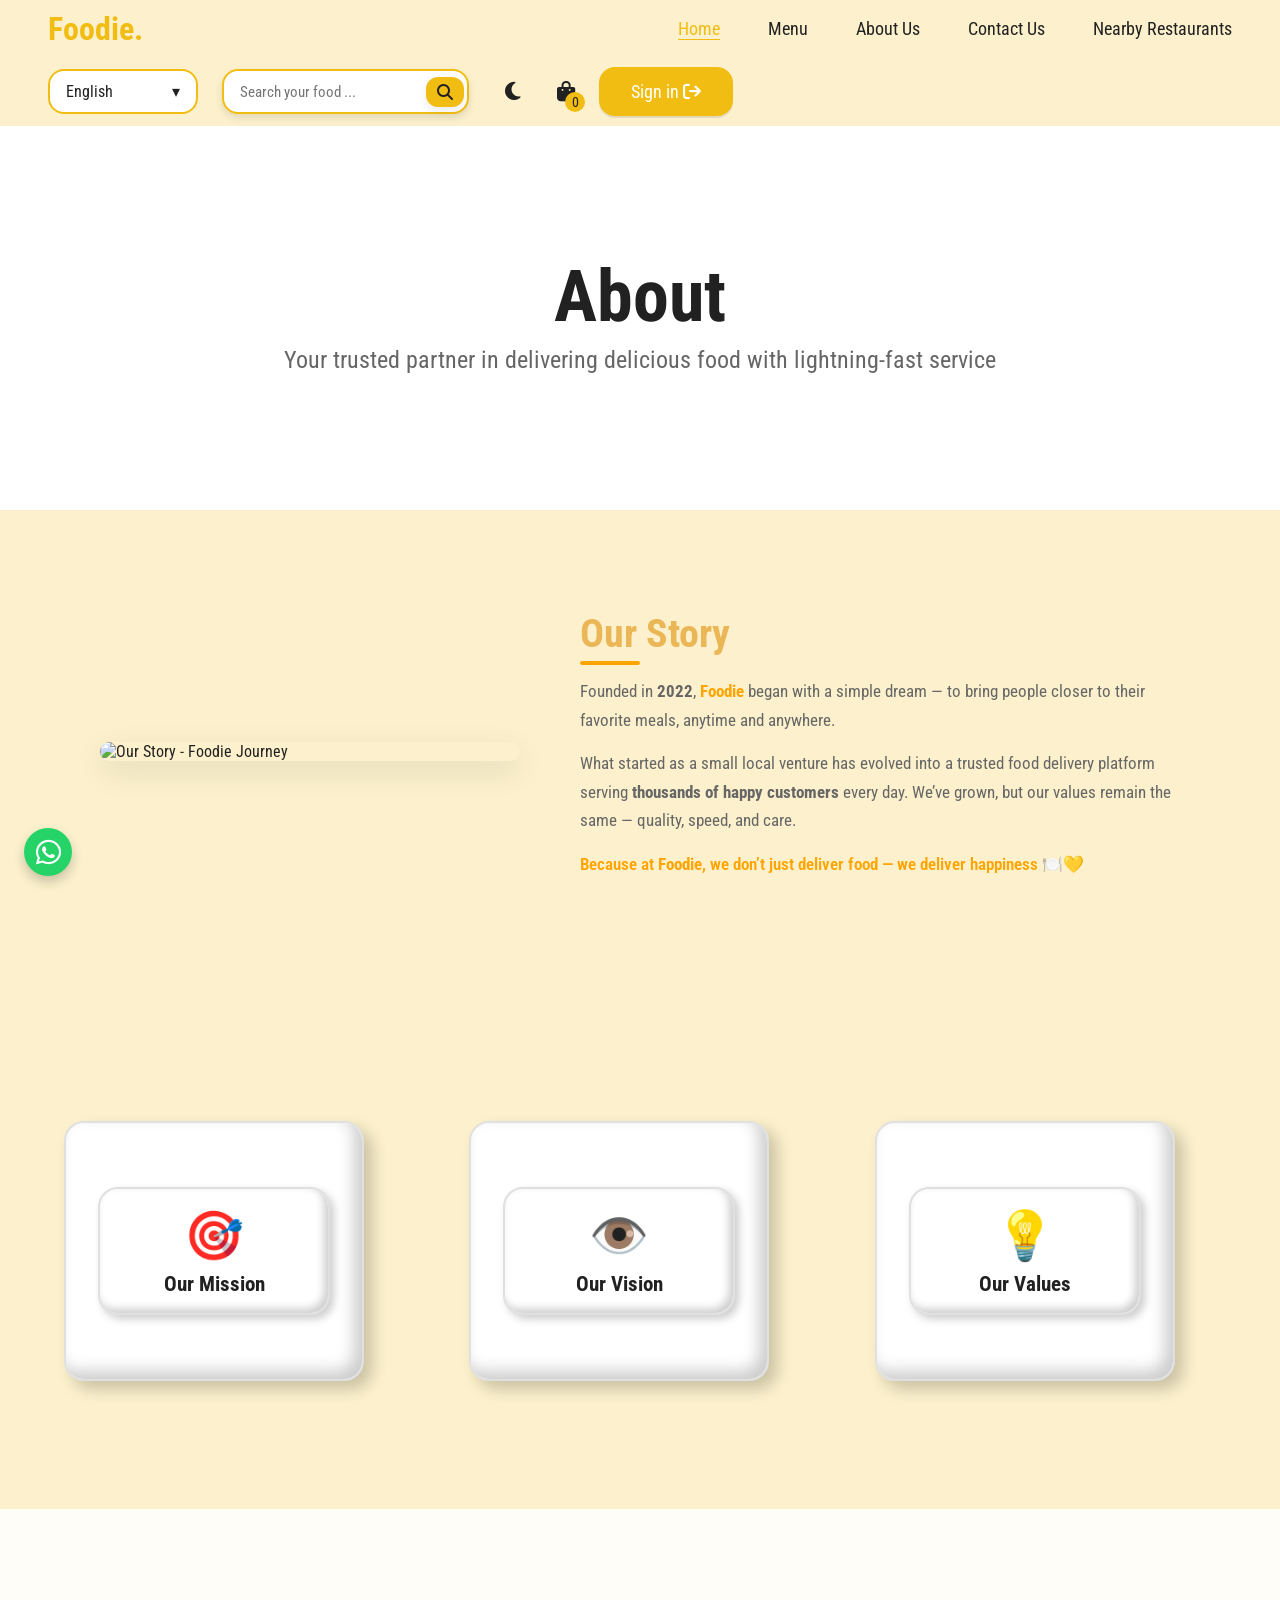
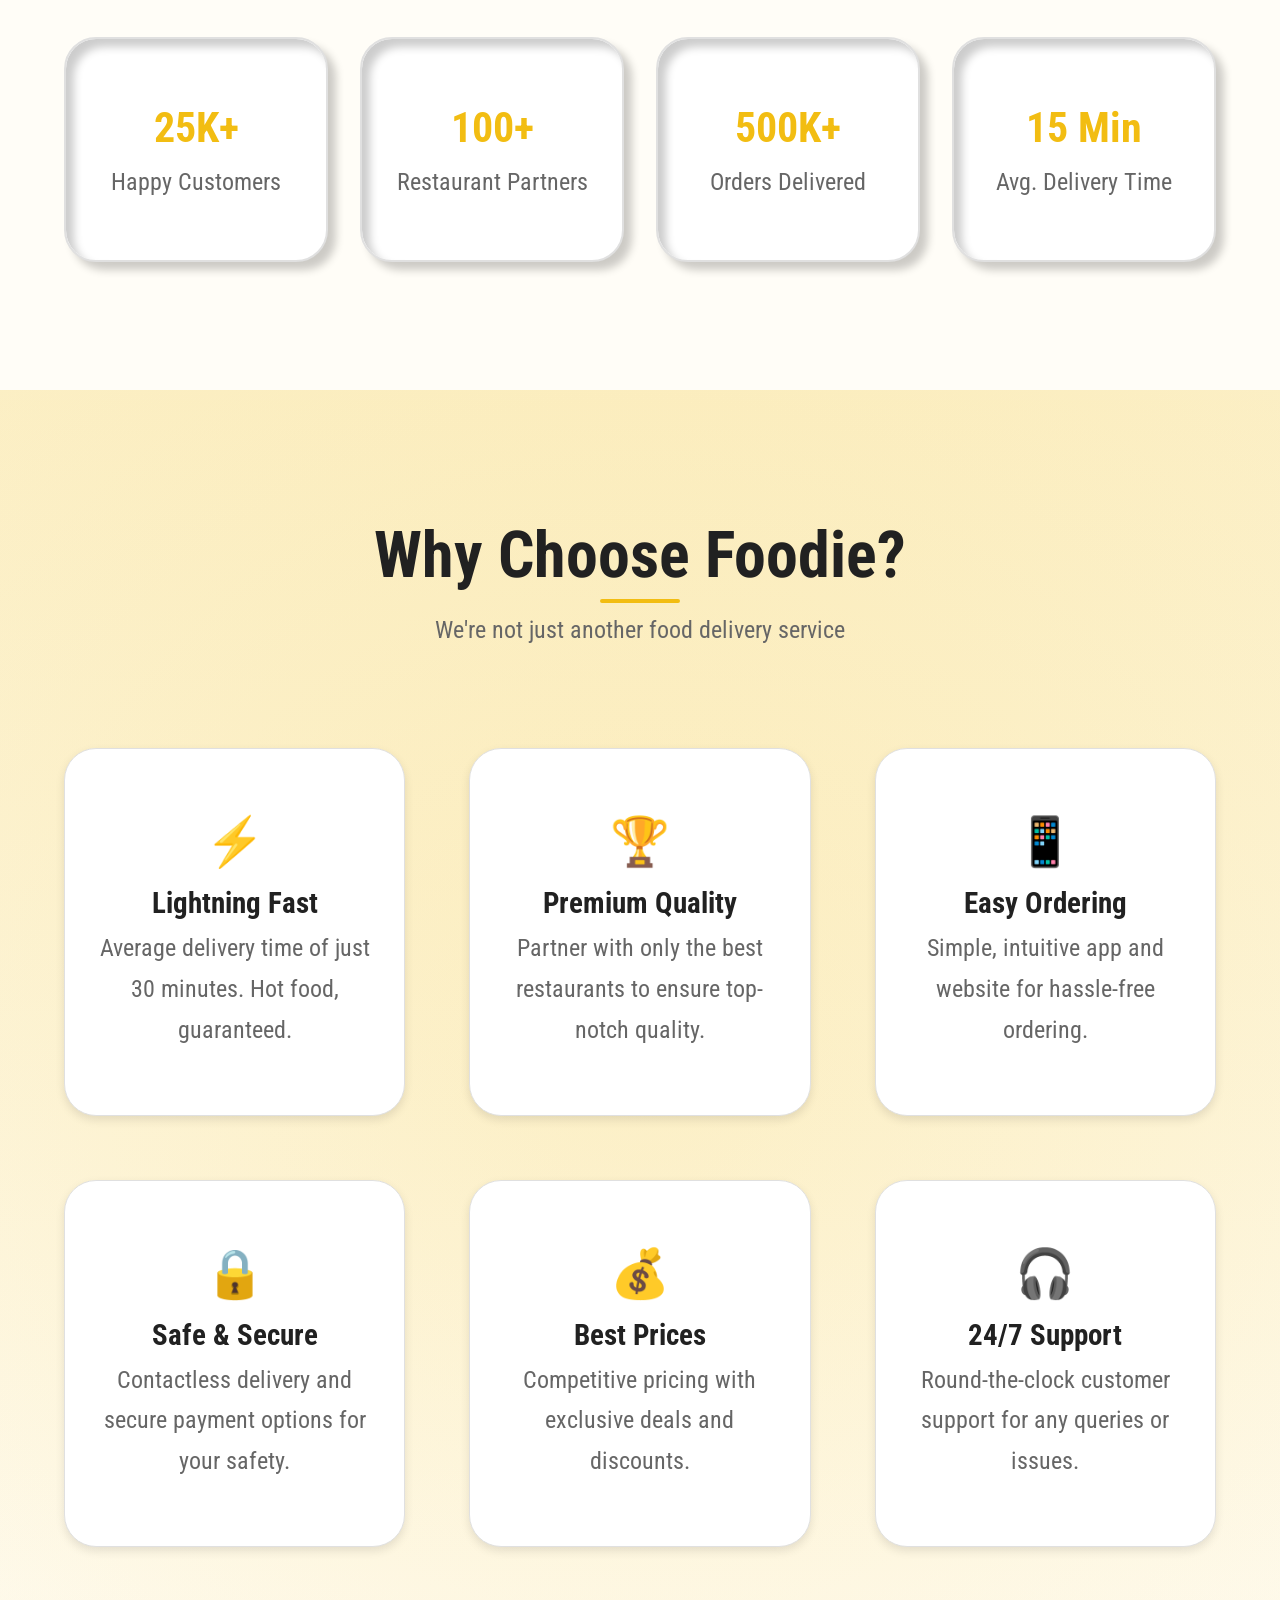
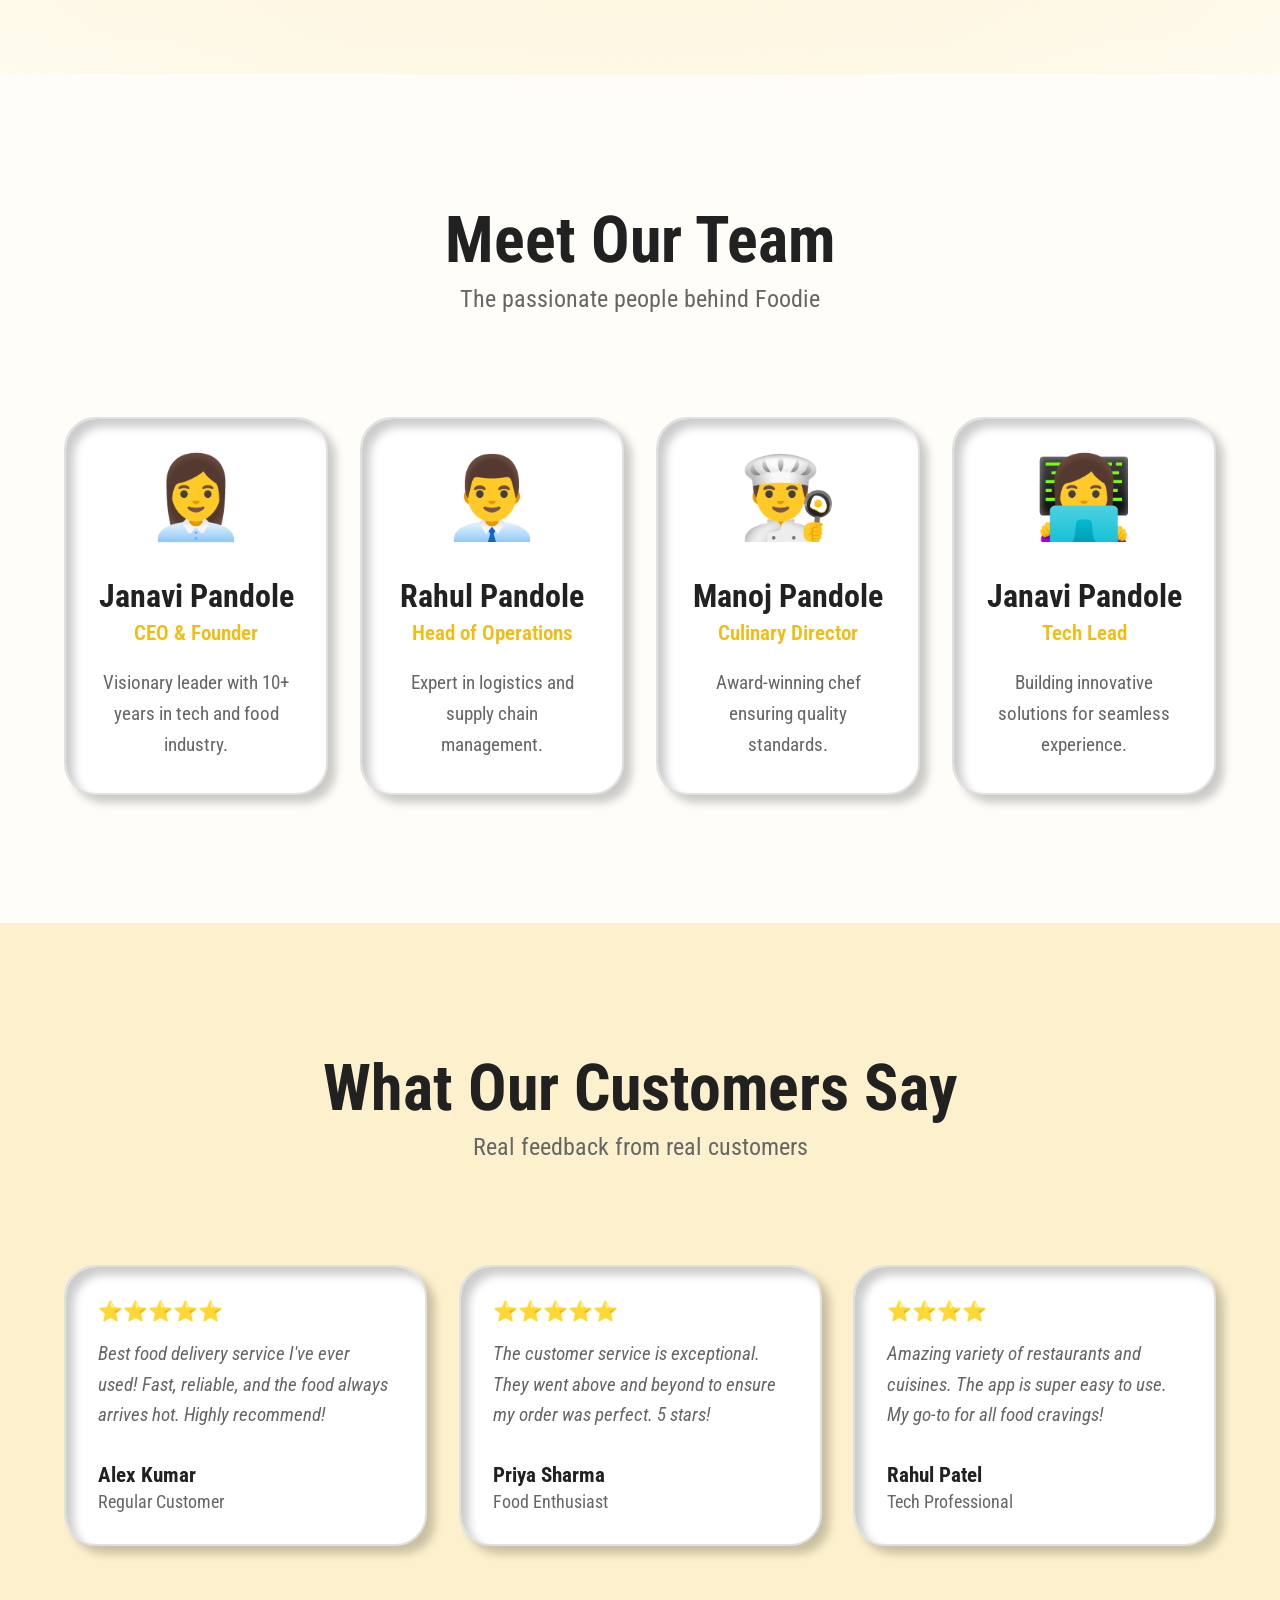
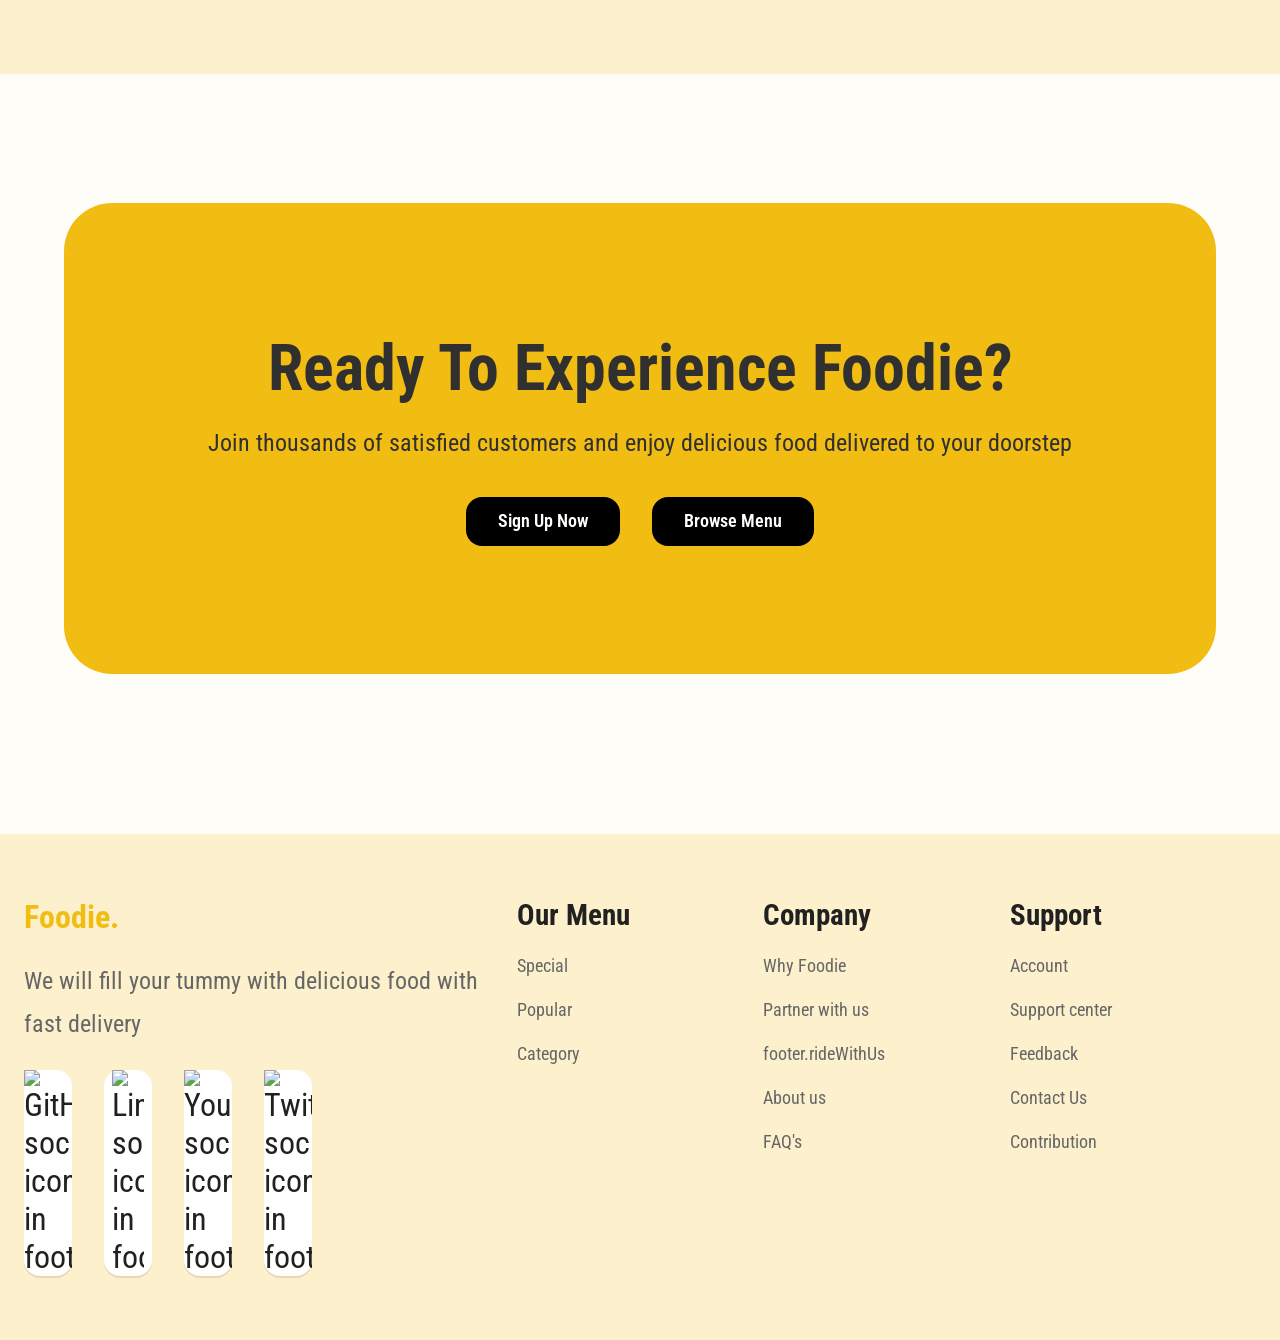
==== commit ff8ce5cb: "Final work DOne !!" ====
--- a/html/aboutUs.html
+++ b/html/aboutUs.html
@@ -353,74 +353,7 @@
             </div>
         </div>
     </section>
-
-    <!-- FOOTER -->
-    <footer id="contacts">
-        <div class="footer-container">
-            <div class="flex wrapper gap-4">
-                <div class="footer-wrapper">
-                    <a href="#" class="logo">Foodie.</a>
-                    <p class="mt-one" data-i18n="footer.description">We will fill your tummy with delicious <br>food
-                        with fast delivery</p>
-                    <div class="media flex gap-2 mt-one">
-                        <a href="https://github.com/janavipandole" class="social-media">
-                            <img src="../imgs/GitHub.webp" alt="GitHub social icon in footer">
-                        </a>
-                        <a href="https://www.linkedin.com/in/janavi-pandole-80a7b2290" class="social-media linkdin">
-                            <img src="../imgs/linkdin.webp" alt="LinkedIn social icon in footer">
-                        </a>
-                        <a href="https://www.youtube.com/@JanaviPandole" class="social-media">
-                            <img src="../imgs/youtube.webp" alt="YouTube social icon in footer">
-                        </a>
-                        <a href="https://x.com/JanaviPandole" class="social-media">
-                            <img src="../imgs/twitter.webp" alt="Twitter social icon in footer">
-                        </a>
-                    </div>
-                </div>
-
-                <ul class="footer-wrapper">
-                    <li>
-                        <h4 data-i18n="footer.ourMenu">Our Menu</h4>
-                    </li>
-                    <li class="mt-one"><a href="../html/index.html" class="footer-link"
-                            data-i18n="footer.special">Special</a></li>
-                    <li class="mt-one"><a href="../html/index.html" class="footer-link"
-                            data-i18n="footer.popular">Popular</a></li>
-                    <li class="mt-one"><a href="../html/index.html" class="footer-link"
-                            data-i18n="footer.category">Category</a></li>
-                </ul>
-
-                <ul class="footer-wrapper">
-                    <li>
-                        <h4 data-i18n="footer.company">Company</h4>
-                    </li>
-                    <li class="mt-one"><a href="#" class="footer-link" data-i18n="footer.whyFoodie"> Why Foodie</a></li>
-                    <li class="mt-one"><a href="../html/PartnerWithUs.html" class="footer-link"
-                            data-i18n="footer.partnerWithUs"> Partner with us</a></li>
-                    <li class="mt-one"><a href="./rideWithUs.html" class="footer-link" data-i18n="footer.rideWithUs"> Ride With Us</a></li>
-                    <li class="mt-one"><a href="../html/aboutUs.html" class="footer-link" data-i18n="footer.aboutUs">
-                            About us </a></li>
-                    <li class="mt-one"><a href="../html/faq-page.html" class="footer-link" data-i18n="footer.faq">
-                            FAQ's</a></li>
-                </ul>
-
-                <ul class="footer-wrapper">
-                    <li>
-                        <h4 data-i18n="footer.support">Support</h4>
-                    </li>
-                    <li class="mt-one"><a href="../html/signup.html" class="footer-link"
-                            data-i18n="footer.account">Account</a></li>
-                    <li class="mt-one"><a href="../html/supportCenter.html" class="footer-link"
-                            data-i18n="footer.supportCenter"> Support center </a>
-                    </li>
-                    <li class="mt-one"><a href="../html/feedback.html" class="footer-link" data-i18n="footer.feedback">
-                            Feedback</a></li>
-                    <li class="mt-one"><a href="../html/contactUs.html" class="footer-link"
-                            data-i18n="footer.contactUs">Contact Us </a></li>
-                </ul>
-            </div>
-        </div>
-    </footer>
+    <footer id="contacts" data-aos="fade-up"></footer>
 
     <a href="https://wa.me/911234567890" class="whatsapp-fab" target="_blank" rel="noopener noreferrer"
         aria-label="Chat on WhatsApp" title="Chat on WhatsApp">
@@ -505,6 +438,7 @@
     </script>
 
     <script src="../js/i18n.js"></script>
+    <script src="../js/footer.js"></script>
     <script src="../js/cursor.js"></script>
     <script src="../js/app.js"></script>
 </body>
